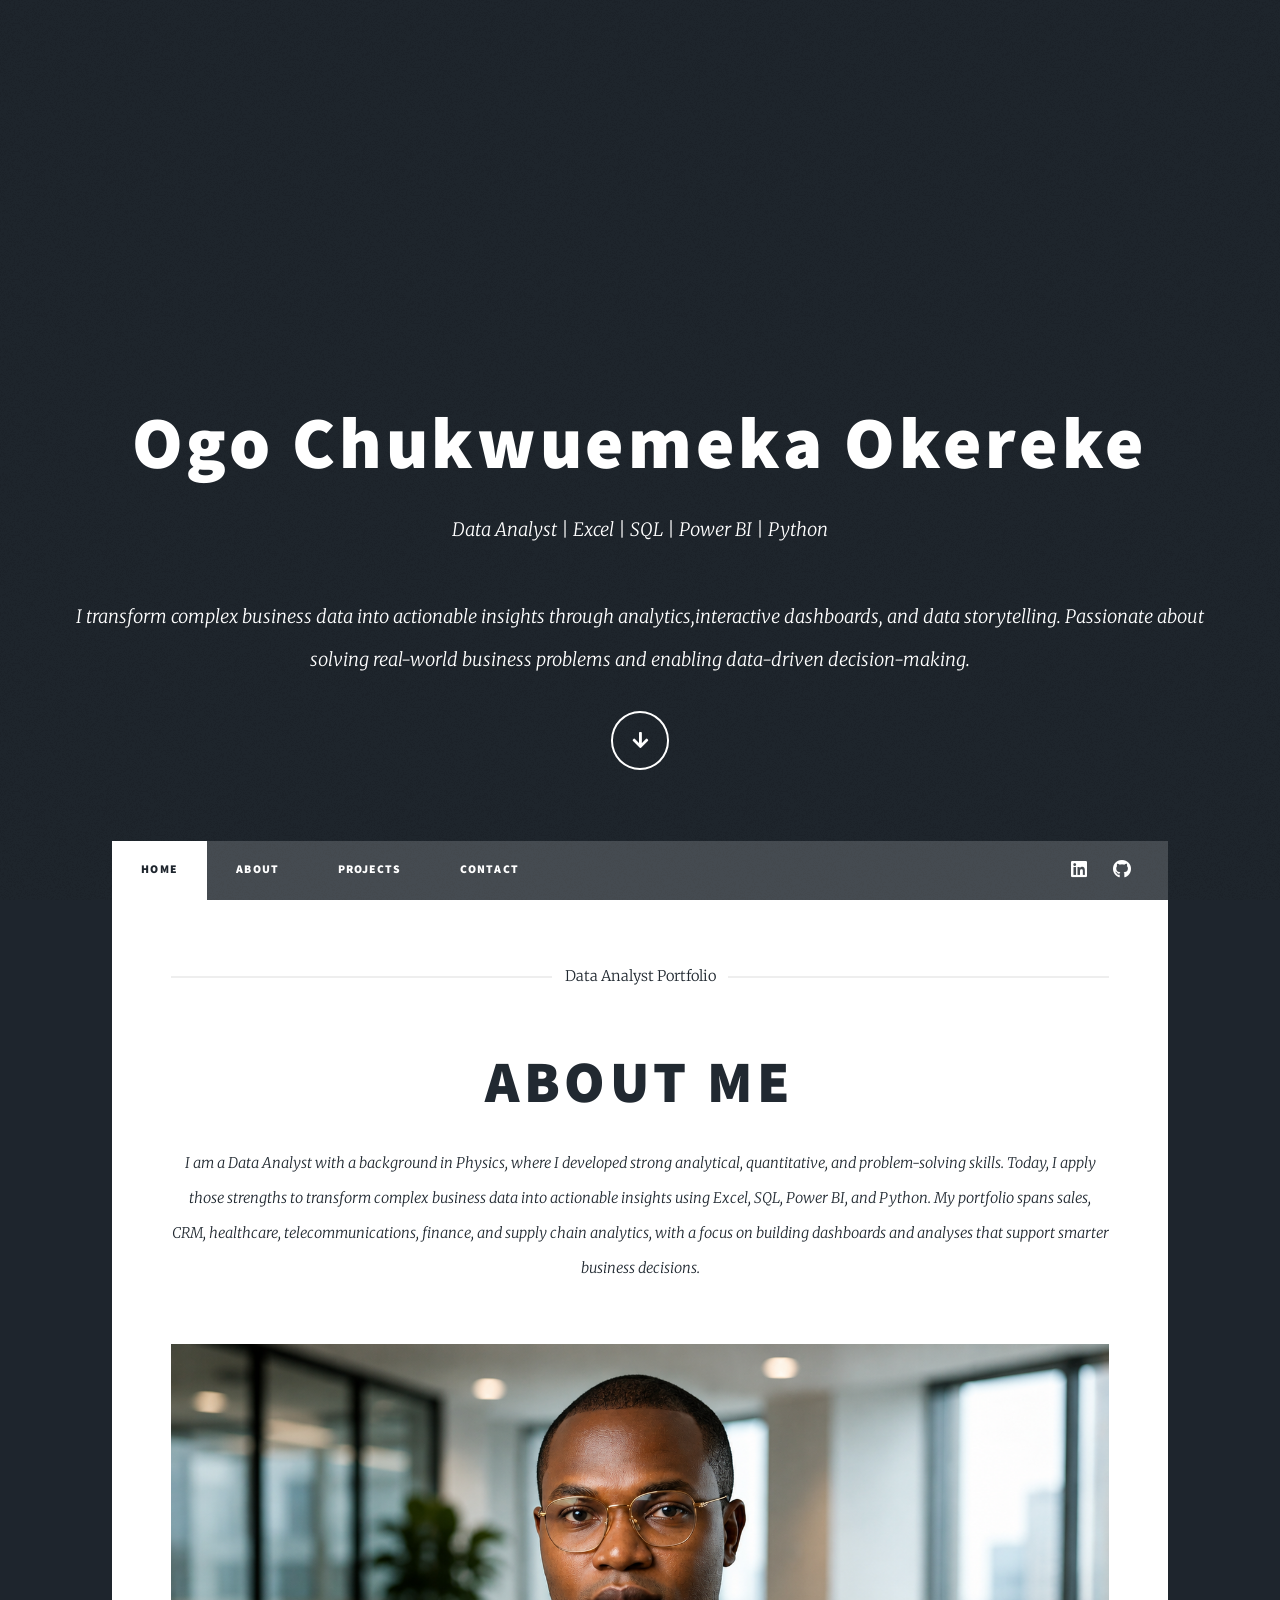
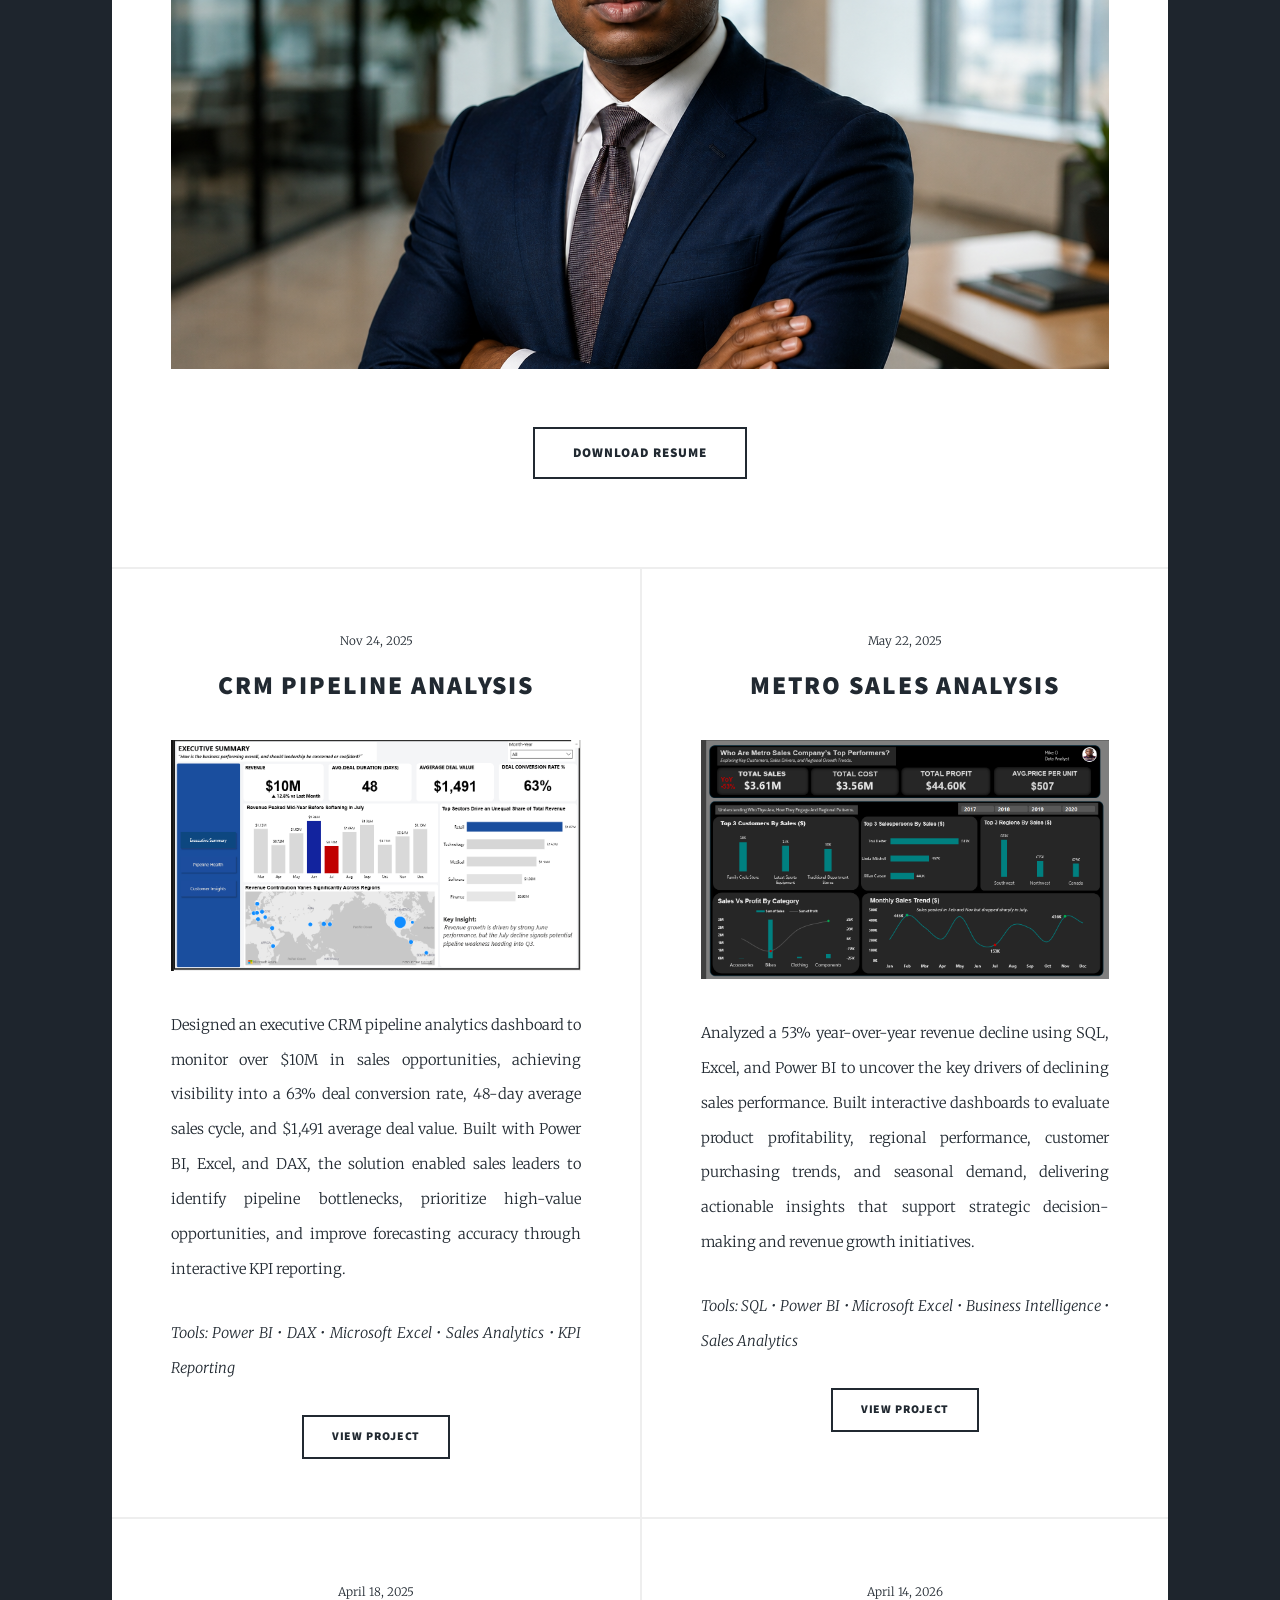
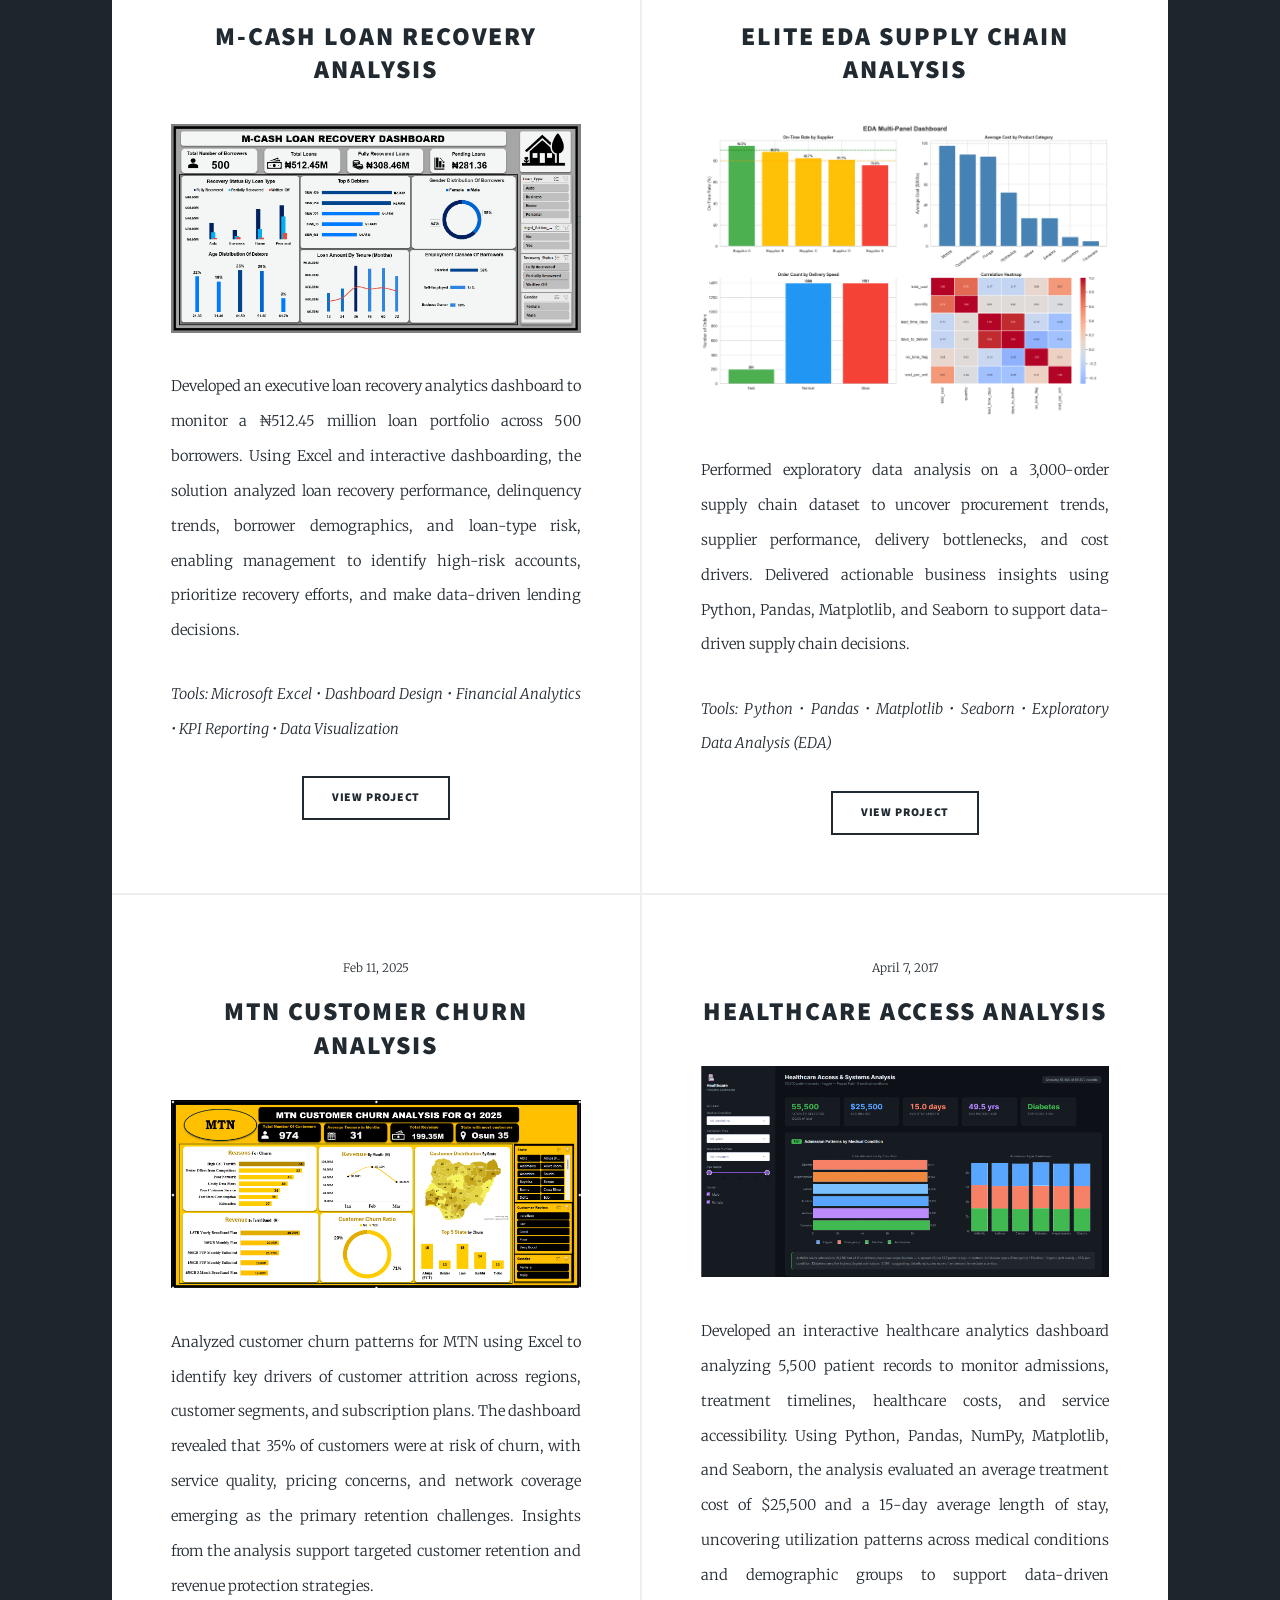
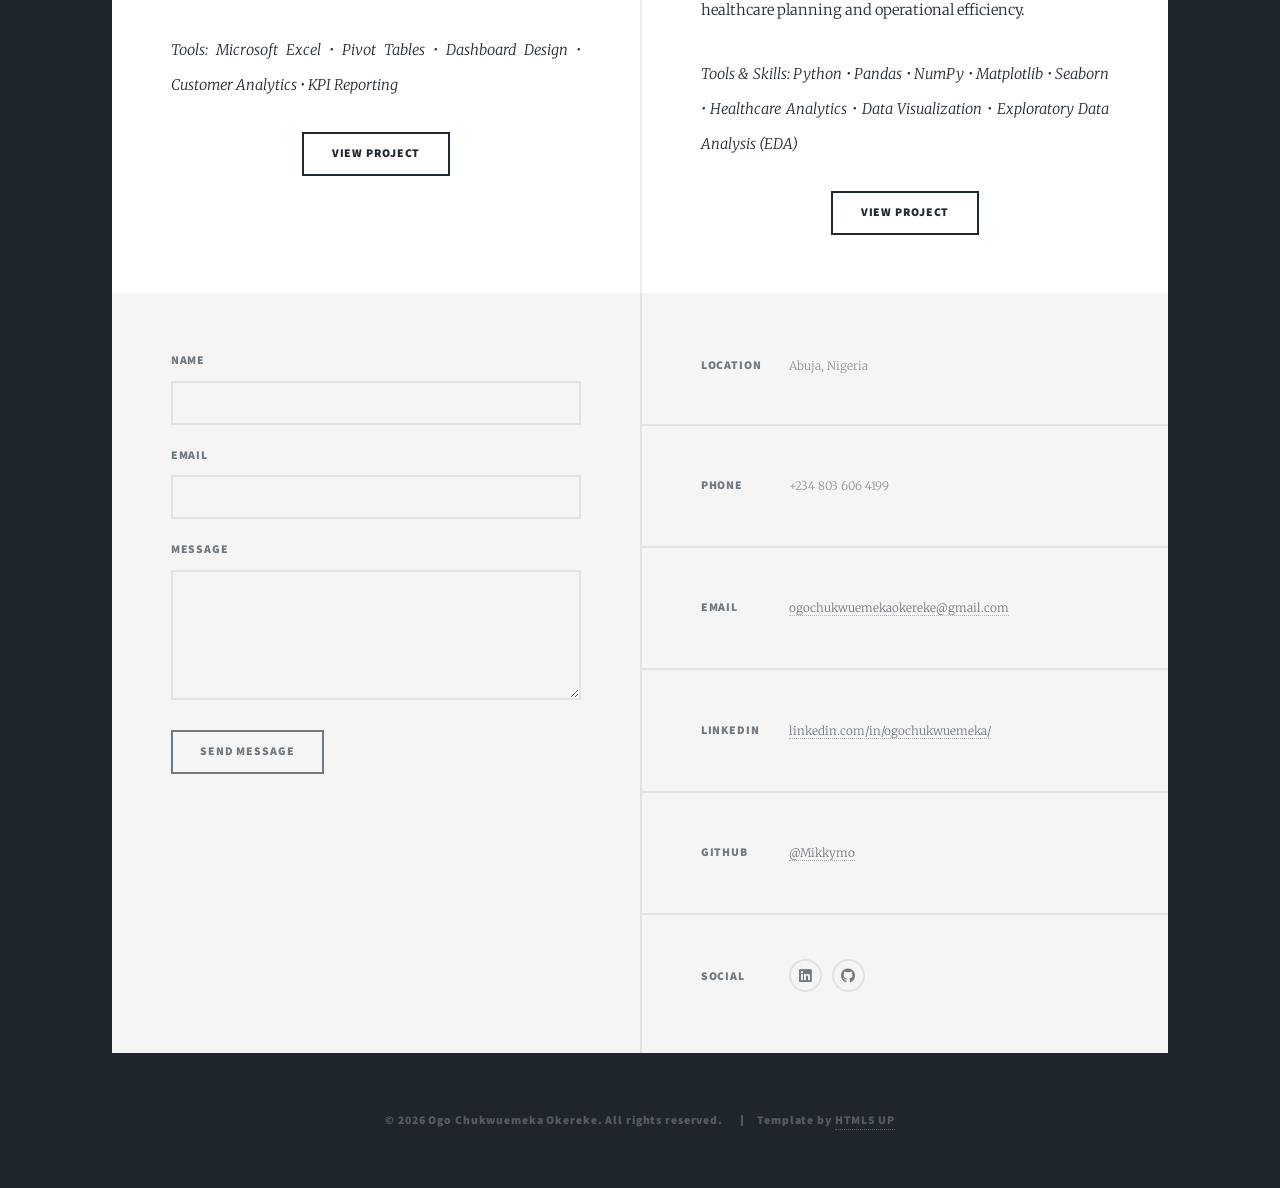
==== index.html @ 70ce0a96 "Fix navigation links and update portfolio" ====
<!DOCTYPE HTML>
<!--
	Massively by HTML5 UP
	html5up.net | @ajlkn
	Free for personal and commercial use under the CCA 3.0 license (html5up.net/license)
-->
<html>
	<head>
		<title>Ogo Chukwuemeka | Data Analyst Portfolio</title>
		<meta charset="utf-8" />
		<meta name="viewport" content="width=device-width, initial-scale=1, user-scalable=no" />
		<link rel="stylesheet" href="assets/css/main.css" />
		<noscript><link rel="stylesheet" href="assets/css/noscript.css" /></noscript>
	</head>
	<body class="is-preload">

		<!-- Wrapper -->
			<div id="wrapper" class="fade-in">

				<!-- Intro -->
					<div id="intro">
						<h1>Ogo Chukwuemeka Okereke</h1>
						<p>
						Data Analyst | Excel | SQL | Power BI | Python
						<br><br>
						I transform complex business data into actionable insights through analytics,interactive dashboards, and data storytelling. Passionate about solving
						real-world business problems and enabling data-driven decision-making.
						</p>
						<ul class="actions">
						<li>
							<a href="#projects" class="button icon solid solo fa-arrow-down scrolly">
								Explore My Projects
							</a>
						</li>
					</ul>
					</div>
				<!-- Header -->
					<header id="header">
					<a href="index.html" class="logo">Ogo Chukwuemeka Okereke</a>
					</header>

				<!-- Nav -->
					<nav id="nav">
						<ul class="links">
							<li class="active"><a href="#intro">Home</a></li>
								<li><a href="#about">About</a></li>
								<li><a href="#projects">Projects</a></li>
								<li><a href="#contact">Contact</a></li>
						</ul>
							<ul class="icons">

								<li>
								<a href="https://linkedin.com/in/ogochukwuemeka/"
								class="icon brands fa-linkedin">
								<span class="label">LinkedIn</span>
								</a>
								</li>

								<li>
								<a href="https://github.com/Mikkymo/"
								class="icon brands fa-github">
								<span class="label">GitHub</span>
								</a>
								</li>

								</ul>
					</nav>

				<!-- Main -->
					<div id="main">

						<!-- Featured Post -->
							<article class="post featured" id="about">

									<header class="major">

									<span class="date">
									Data Analyst Portfolio
									</span>

									<h2>
									About Me
									</h2>

									<p>

										I am a Data Analyst with a background in Physics,
										where I developed strong analytical, quantitative, and problem-solving skills. 
										Today, I apply those strengths to transform complex business data into actionable insights using Excel, SQL, Power BI, and Python. 
										My portfolio spans sales, CRM, healthcare, telecommunications, finance, and supply chain analytics, with a focus on building dashboards and analyses that support smarter business decisions.

								</p>

								</header>

								<a href="#" class="image main">
								<img src="images/profile.jpg.png" alt="Profile Photo" />
								</a>

								<ul class="actions special">
								<li>
								<a href="resume.pdf"
								class="button large">
								Download Resume
								</a>
								</li>
								</ul>

								</article>

						<!-- Posts -->
							<section id="projects" class="posts">
								<article>
									<header>
										<span class="date">Nov 24, 2025</span>
										<h2><a href="#">CRM Pipeline Analysis</a></h2>
									</header>
									<a href="#" class="image fit"><img src="images/crm-dashboard.jpg.png" alt="CRM Pipeline Analytics Dashboard" /></a>
									<p>Designed an executive CRM pipeline analytics dashboard to monitor over $10M in sales opportunities, achieving visibility into a 63% deal conversion rate, 48-day average sales cycle, and $1,491 average deal value. Built with Power BI, Excel, and DAX, the solution enabled sales leaders to identify pipeline bottlenecks, prioritize high-value opportunities, and improve forecasting accuracy through interactive KPI reporting.</p>
									<p><em>Tools: Power BI • DAX • Microsoft Excel • Sales Analytics • KPI Reporting</em></p>
									<ul class="actions special">
										<li>
										<a href="https://github.com/Mikkymo/CRM-Pipeline-Analysis"
										class="button"
										target="_blank">
										View Project
										</a>
									</li>
									</ul>
								</article>
								<article>
									<header>
										<span class="date">May 22, 2025</span>
										<h2><a href="#">Metro Sales Analysis</a></h2>
									</header>
									<a href="#" class="image fit"><img src="images/metro-sales-dashboard.jpg.png" alt="Metro Sales Dashboard" /></a>
									<p>Analyzed a 53% year-over-year revenue decline using SQL, Excel, and Power BI to uncover the key drivers of declining sales performance. Built interactive dashboards to evaluate product profitability, regional performance, customer purchasing trends, and seasonal demand, delivering actionable insights that support strategic decision-making and revenue growth initiatives.</p>
									<p><em>Tools: SQL • Power BI • Microsoft Excel • Business Intelligence • Sales Analytics</em></p>
									<ul class="actions special">
										<li>
										<a href="https://github.com/Mikkymo/metro-sales-analysis"
										class="button"
										target="_blank">
										View Project
										</a>
									</li>
									</ul>
								</article>
								<article>
									
									<header>
										<span class="date">April 18, 2025</span>
										<h2><a href="#">M-Cash Loan Recovery Analysis</a></h2>
									</header>
									<a href="#" class="image fit"><img src="images/loan-recovery-dashboard.jpg.png" alt="M-Cash Laon dashboard" /></a>
									<p>Developed an executive loan recovery analytics dashboard to monitor a ₦512.45 million loan portfolio across 500 borrowers. Using Excel and interactive dashboarding, the solution analyzed loan recovery performance, delinquency trends, borrower demographics, and loan-type risk, enabling management to identify high-risk accounts, prioritize recovery efforts, and make data-driven lending decisions.</p>
									<p><em>Tools: Microsoft Excel • Dashboard Design • Financial Analytics • KPI Reporting • Data Visualization</em></p>
									<ul class="actions special">
										<li><a href="https://github.com/Mikkymo/M-Cash-Loan-Rcovery-Analysis"
										class="button"
										target="_blank">
										View Project
										</a></li>
									</ul>
								</article>
								<article>
									<header>
										<span class="date">April 14, 2026</span>
										<h2><a href="#">Elite EDA  Supply Chain Analysis</a></h2>
									</header>
									<a href="#" class="image fit"><img src="images/eda dashboard.png" alt="Elite EDA Supply Chain Dashboard" /></a>
									<p>Performed exploratory data analysis on a 3,000-order supply chain dataset to uncover procurement trends, supplier performance, delivery bottlenecks, and cost drivers. Delivered actionable business insights using Python, Pandas, Matplotlib, and Seaborn to support data-driven supply chain decisions.</p>
									<p><em>Tools: Python • Pandas • Matplotlib • Seaborn • Exploratory Data Analysis (EDA)</em></p>
									<ul class="actions special">
										<li><a href="https://github.com/Mikkymo/Elite-EDA-Supply-Chain-Analysis"
										class="button"
										target="_blank">
										View Project
										</a></li>
									</ul>
								</article>
								<article>
									<header>
										<span class="date">Feb 11, 2025</span>
										<h2><a href="#">MTN Customer Churn Analysis</a></h2>
									</header>
									<a href="#" class="image fit"><img src="images/MTN-Custmoer-Churn.jpg.png" alt="MTN-Customer-Churn-Dashboard" /></a>
									<p> Analyzed customer churn patterns for MTN using Excel to identify key drivers of customer attrition across regions, customer segments, and subscription plans. The dashboard revealed that 35% of customers were at risk of churn, with service quality, pricing concerns, and network coverage emerging as the primary retention challenges. Insights from the analysis support targeted customer retention and revenue protection strategies.</p>
									<p><em>Tools: Microsoft Excel • Pivot Tables • Dashboard Design • Customer Analytics • KPI Reporting</em></p>
									<ul class="actions special">
										<li><a href="https://github.com/Mikkymo/MTN-Customer-Churn-Analysis-"
										class="button"
										target="_blank">
										View Project
										</a></li>
									</ul>
								</article>
								<article>
									<header>
										<span class="date">April 7, 2017</span>
										<h2><a href="#">Healthcare Access  Analysis </a></h2>
									</header>
									<a href="#" class="image fit"><img src="images/heathcare access.png" alt="Healthcare Analysis Dashboard" /></a>
									<p>Developed an interactive healthcare analytics dashboard analyzing 5,500 patient records to monitor admissions, treatment timelines, healthcare costs, and service accessibility. Using Python, Pandas, NumPy, Matplotlib, and Seaborn, the analysis evaluated an average treatment cost of $25,500 and a 15-day average length of stay, uncovering utilization patterns across medical conditions and demographic groups to support data-driven healthcare planning and operational efficiency.</p>
									<p><em>Tools & Skills: Python • Pandas • NumPy • Matplotlib • Seaborn • Healthcare Analytics • Data Visualization • Exploratory Data Analysis (EDA)</em></p>
									<ul class="actions special">
										<li><a href="https://github.com/Mikkymo/healthcare-access-analysis"
										class="button"
										target="_blank">
										View Project
										</a></li>
									</ul>
								</article>
							</section>

					</div>

				<!-- Footer -->
					<footer id="footer">
						<section>
							<form method="post" action="#">
								<div class="fields">
									<div class="field">
										<label for="name">Name</label>
										<input type="text" name="name" id="name" />
									</div>
									<div class="field">
										<label for="email">Email</label>
										<input type="text" name="email" id="email" />
									</div>
									<div class="field">
										<label for="message">Message</label>
										<textarea name="message" id="message" rows="3"></textarea>
									</div>
								</div>
								<ul class="actions">
									<li><input type="submit" value="Send Message" /></li>
								</ul>
							</form>
						</section>
					<section class="split contact" id="contact">

								<section>
								<h3>Location</h3>
								<p>Abuja, Nigeria</p>
								</section>

								<section>
								<h3>Phone</h3>
								<p>+234 803 606 4199</p>
								</section>
							<section>
							<h3>Email</h3>
							<p>
								<a href="mailto:ogochukwuemekaokereke@gmail.com">
									ogochukwuemekaokereke@gmail.com
								</a>
							</p>
						</section>

						<section>
							<h3>LinkedIn</h3>
							<p>
								<a href="https://www.linkedin.com/in/ogochukwuemeka/" target="_blank">
									linkedin.com/in/ogochukwuemeka/
								</a>
							</p>
						</section>
							<section>
							<h3>GitHub</h3>
							<p>
								<a href="https://github.com/Mikkymo" target="_blank">
									@Mikkymo
								</a>
							</p>
						</section>
							<section>
							<h3>Social</h3>
							<ul class="icons alt">

								<li>
									<a href="https://www.linkedin.com/in/ogochukwuemeka/"
									target="_blank"
									class="icon brands alt fa-linkedin">
										<span class="label">LinkedIn</span>
									</a>
								</li>

								<li>
									<a href="https://github.com/Mikkymo"
									target="_blank"
									class="icon brands alt fa-github">
										<span class="label">GitHub</span>
									</a>
								</li>

							</ul>
						</section>
					</footer>

				<!-- Copyright -->
					<div id="copyright">
					<ul>
						<li>&copy; 2026 Ogo Chukwuemeka Okereke. All rights reserved.</li>
						<li>Template by <a href="https://html5up.net" target="_blank">HTML5 UP</a></li>
					</ul>
				</div>
				</div>

		<!-- Scripts -->
			<script src="assets/js/jquery.min.js"></script>
			<script src="assets/js/jquery.scrollex.min.js"></script>
			<script src="assets/js/jquery.scrolly.min.js"></script>
			<script src="assets/js/browser.min.js"></script>
			<script src="assets/js/breakpoints.min.js"></script>
			<script src="assets/js/util.js"></script>
			<script src="assets/js/main.js"></script>

	</body>
</html>
---- assets/css/main.css ----
@import url(fontawesome-all.min.css);
@import url("https://fonts.googleapis.com/css?family=Merriweather:300,700,300italic,700italic|Source+Sans+Pro:900");

/*
	Massively by HTML5 UP
	html5up.net | @ajlkn
	Free for personal and commercial use under the CCA 3.0 license (html5up.net/license)
*/

html, body, div, span, applet, object,
iframe, h1, h2, h3, h4, h5, h6, p, blockquote,
pre, a, abbr, acronym, address, big, cite,
code, del, dfn, em, img, ins, kbd, q, s, samp,
small, strike, strong, sub, sup, tt, var, b,
u, i, center, dl, dt, dd, ol, ul, li, fieldset,
form, label, legend, table, caption, tbody,
tfoot, thead, tr, th, td, article, aside,
canvas, details, embed, figure, figcaption,
footer, header, hgroup, menu, nav, output, ruby,
section, summary, time, mark, audio, video {
	margin: 0;
	padding: 0;
	border: 0;
	font-size: 100%;
	font: inherit;
	vertical-align: baseline;}

article, aside, details, figcaption, figure,
footer, header, hgroup, menu, nav, section {
	display: block;}

body {
	line-height: 1;
}

ol, ul {
	list-style: none;
}

blockquote, q {
	quotes: none;
}

	blockquote:before, blockquote:after, q:before, q:after {
		content: '';
		content: none;
	}

table {
	border-collapse: collapse;
	border-spacing: 0;
}

body {
	-webkit-text-size-adjust: none;
}

mark {
	background-color: transparent;
	color: inherit;
}

input::-moz-focus-inner {
	border: 0;
	padding: 0;
}

input, select, textarea {
	-moz-appearance: none;
	-webkit-appearance: none;
	-ms-appearance: none;
	appearance: none;
}

/* Basic */

	@-ms-viewport {
		width: device-width;
	}

	body {
		-ms-overflow-style: scrollbar;
	}

	@media screen and (max-width: 480px) {

		html, body {
			min-width: 320px;
		}

	}

	html {
		box-sizing: border-box;
	}

	*, *:before, *:after {
		box-sizing: inherit;
	}

	body {
		background-color: #1e252d;
	}

		body.is-preload *, body.is-preload *:before, body.is-preload *:after {
			-moz-animation: none !important;
			-webkit-animation: none !important;
			-ms-animation: none !important;
			animation: none !important;
			-moz-transition: none !important;
			-webkit-transition: none !important;
			-ms-transition: none !important;
			transition: none !important;
		}

/* Type */

	html {
		font-size: 16pt;
	}

		@media screen and (max-width: 1680px) {

			html {
				font-size: 12pt;
			}

		}

		@media screen and (max-width: 1280px) {

			html {
				font-size: 11pt;
			}

		}

		@media screen and (max-width: 360px) {

			html {
				font-size: 10pt;
			}

		}

	body {
		color: #212931;
	}

	body, input, select, textarea {
		font-family: "Merriweather", Georgia, serif;
		font-weight: 300;
		font-size: 1rem;
		line-height: 2.375;
	}

	a {
		-moz-transition: color 0.2s ease-in-out, background-color 0.2s ease-in-out, border-color 0.2s ease-in-out, box-shadow 0.2s ease-in-out;
		-webkit-transition: color 0.2s ease-in-out, background-color 0.2s ease-in-out, border-color 0.2s ease-in-out, box-shadow 0.2s ease-in-out;
		-ms-transition: color 0.2s ease-in-out, background-color 0.2s ease-in-out, border-color 0.2s ease-in-out, box-shadow 0.2s ease-in-out;
		transition: color 0.2s ease-in-out, background-color 0.2s ease-in-out, border-color 0.2s ease-in-out, box-shadow 0.2s ease-in-out;
		border-bottom: dotted 1px;
		text-decoration: none;
	}

		a:hover {
			border-bottom-color: transparent;
		}

	strong, b {
		font-weight: 600;
	}

	em, i {
		font-style: italic;
	}

	p {
		text-align: justify;
		margin: 0 0 2rem 0;
	}

	h1, h2, h3, h4, h5, h6 {
		font-family: "Source Sans Pro", Helvetica, sans-serif;
		font-weight: 900;
		line-height: 1.5;
		letter-spacing: 0.075em;
		text-transform: uppercase;
		margin: 0 0 1rem 0;
	}

		h1 a, h2 a, h3 a, h4 a, h5 a, h6 a {
			border-bottom: 0;
			color: inherit;
			text-decoration: none;
		}

	h1 {
		font-size: 4rem;
		line-height: 1.1;
		margin: 0 0 2rem 0;
	}

	h2 {
		font-size: 1.75rem;
		line-height: 1.3;
		margin: 0 0 1.5rem 0;
	}

	h3 {
		font-size: 1.25rem;
		margin: 0 0 1.5rem 0;
	}

	h4 {
		font-size: 1rem;
	}

	h5 {
		font-size: 0.9rem;
	}

	h6 {
		font-size: 0.8rem;
	}

	sub {
		font-size: 0.8rem;
		position: relative;
		top: 0.5rem;
	}

	sup {
		font-size: 0.8rem;
		position: relative;
		top: -0.5rem;
	}

	blockquote {
		border-left: solid 4px;
		font-style: italic;
		margin: 0 0 2rem 0;
		padding: 0.5rem 0 0.5rem 2rem;
	}

	code {
		border: solid 2px;
		font-family: "Courier New", monospace;
		font-size: 0.9rem;
		margin: 0 0.25rem;
		padding: 0.25rem 0.65rem;
	}

	pre {
		-webkit-overflow-scrolling: touch;
		font-family: "Courier New", monospace;
		font-size: 0.9rem;
		margin: 0 0 2rem 0;
	}

		pre code {
			display: block;
			line-height: 1.75;
			padding: 1rem 1.5rem;
			overflow-x: auto;
		}

	hr {
		border: 0;
		border-bottom: solid 2px;
		margin: 3rem 0;
	}

		hr.major {
			margin: 5rem 0;
		}

	.align-left {
		text-align: left;
	}

	.align-center {
		text-align: center;
	}

	.align-right {
		text-align: right;
	}

	input, select, textarea {
		color: #212931;
	}

	a {
		color: #212931;
		border-bottom-color: rgba(33, 41, 49, 0.5);
	}

		a:hover {
			border-bottom-color: transparent;
			color: #18bfef !important;
		}

	strong, b {
		color: #212931;
	}

	h1, h2, h3, h4, h5, h6 {
		color: #212931;
	}

	blockquote {
		border-left-color: #eeeeee;
	}

	code {
		background: rgba(220, 220, 220, 0.25);
		border-color: #eeeeee;
	}

	hr {
		border-bottom-color: #eeeeee;
	}

/* Row */

	.row {
		display: flex;
		flex-wrap: wrap;
		box-sizing: border-box;
		align-items: stretch;
	}

		.row > * {
			box-sizing: border-box;
		}

		.row.gtr-uniform > * > :last-child {
			margin-bottom: 0;
		}

		.row.aln-left {
			justify-content: flex-start;
		}

		.row.aln-center {
			justify-content: center;
		}

		.row.aln-right {
			justify-content: flex-end;
		}

		.row.aln-top {
			align-items: flex-start;
		}

		.row.aln-middle {
			align-items: center;
		}

		.row.aln-bottom {
			align-items: flex-end;
		}

		.row > .imp {
			order: -1;
		}

		.row > .col-1 {
			width: 8.33333%;
		}

		.row > .off-1 {
			margin-left: 8.33333%;
		}

		.row > .col-2 {
			width: 16.66667%;
		}

		.row > .off-2 {
			margin-left: 16.66667%;
		}

		.row > .col-3 {
			width: 25%;
		}

		.row > .off-3 {
			margin-left: 25%;
		}

		.row > .col-4 {
			width: 33.33333%;
		}

		.row > .off-4 {
			margin-left: 33.33333%;
		}

		.row > .col-5 {
			width: 41.66667%;
		}

		.row > .off-5 {
			margin-left: 41.66667%;
		}

		.row > .col-6 {
			width: 50%;
		}

		.row > .off-6 {
			margin-left: 50%;
		}

		.row > .col-7 {
			width: 58.33333%;
		}

		.row > .off-7 {
			margin-left: 58.33333%;
		}

		.row > .col-8 {
			width: 66.66667%;
		}

		.row > .off-8 {
			margin-left: 66.66667%;
		}

		.row > .col-9 {
			width: 75%;
		}

		.row > .off-9 {
			margin-left: 75%;
		}

		.row > .col-10 {
			width: 83.33333%;
		}

		.row > .off-10 {
			margin-left: 83.33333%;
		}

		.row > .col-11 {
			width: 91.66667%;
		}

		.row > .off-11 {
			margin-left: 91.66667%;
		}

		.row > .col-12 {
			width: 100%;
		}

		.row > .off-12 {
			margin-left: 100%;
		}

		.row.gtr-0 {
			margin-top: 0;
			margin-left: 0rem;
		}

			.row.gtr-0 > * {
				padding: 0 0 0 0rem;
			}

			.row.gtr-0.gtr-uniform {
				margin-top: 0rem;
			}

				.row.gtr-0.gtr-uniform > * {
					padding-top: 0rem;
				}

		.row.gtr-25 {
			margin-top: 0;
			margin-left: -0.375rem;
		}

			.row.gtr-25 > * {
				padding: 0 0 0 0.375rem;
			}

			.row.gtr-25.gtr-uniform {
				margin-top: -0.375rem;
			}

				.row.gtr-25.gtr-uniform > * {
					padding-top: 0.375rem;
				}

		.row.gtr-50 {
			margin-top: 0;
			margin-left: -0.75rem;
		}

			.row.gtr-50 > * {
				padding: 0 0 0 0.75rem;
			}

			.row.gtr-50.gtr-uniform {
				margin-top: -0.75rem;
			}

				.row.gtr-50.gtr-uniform > * {
					padding-top: 0.75rem;
				}

		.row {
			margin-top: 0;
			margin-left: -1.5rem;
		}

			.row > * {
				padding: 0 0 0 1.5rem;
			}

			.row.gtr-uniform {
				margin-top: -1.5rem;
			}

				.row.gtr-uniform > * {
					padding-top: 1.5rem;
				}

		.row.gtr-150 {
			margin-top: 0;
			margin-left: -2.25rem;
		}

			.row.gtr-150 > * {
				padding: 0 0 0 2.25rem;
			}

			.row.gtr-150.gtr-uniform {
				margin-top: -2.25rem;
			}

				.row.gtr-150.gtr-uniform > * {
					padding-top: 2.25rem;
				}

		.row.gtr-200 {
			margin-top: 0;
			margin-left: -3rem;
		}

			.row.gtr-200 > * {
				padding: 0 0 0 3rem;
			}

			.row.gtr-200.gtr-uniform {
				margin-top: -3rem;
			}

				.row.gtr-200.gtr-uniform > * {
					padding-top: 3rem;
				}

		@media screen and (max-width: 1680px) {

			.row {
				display: flex;
				flex-wrap: wrap;
				box-sizing: border-box;
				align-items: stretch;
			}

				.row > * {
					box-sizing: border-box;
				}

				.row.gtr-uniform > * > :last-child {
					margin-bottom: 0;
				}

				.row.aln-left {
					justify-content: flex-start;
				}

				.row.aln-center {
					justify-content: center;
				}

				.row.aln-right {
					justify-content: flex-end;
				}

				.row.aln-top {
					align-items: flex-start;
				}

				.row.aln-middle {
					align-items: center;
				}

				.row.aln-bottom {
					align-items: flex-end;
				}

				.row > .imp-xlarge {
					order: -1;
				}

				.row > .col-1-xlarge {
					width: 8.33333%;
				}

				.row > .off-1-xlarge {
					margin-left: 8.33333%;
				}

				.row > .col-2-xlarge {
					width: 16.66667%;
				}

				.row > .off-2-xlarge {
					margin-left: 16.66667%;
				}

				.row > .col-3-xlarge {
					width: 25%;
				}

				.row > .off-3-xlarge {
					margin-left: 25%;
				}

				.row > .col-4-xlarge {
					width: 33.33333%;
				}

				.row > .off-4-xlarge {
					margin-left: 33.33333%;
				}

				.row > .col-5-xlarge {
					width: 41.66667%;
				}

				.row > .off-5-xlarge {
					margin-left: 41.66667%;
				}

				.row > .col-6-xlarge {
					width: 50%;
				}

				.row > .off-6-xlarge {
					margin-left: 50%;
				}

				.row > .col-7-xlarge {
					width: 58.33333%;
				}

				.row > .off-7-xlarge {
					margin-left: 58.33333%;
				}

				.row > .col-8-xlarge {
					width: 66.66667%;
				}

				.row > .off-8-xlarge {
					margin-left: 66.66667%;
				}

				.row > .col-9-xlarge {
					width: 75%;
				}

				.row > .off-9-xlarge {
					margin-left: 75%;
				}

				.row > .col-10-xlarge {
					width: 83.33333%;
				}

				.row > .off-10-xlarge {
					margin-left: 83.33333%;
				}

				.row > .col-11-xlarge {
					width: 91.66667%;
				}

				.row > .off-11-xlarge {
					margin-left: 91.66667%;
				}

				.row > .col-12-xlarge {
					width: 100%;
				}

				.row > .off-12-xlarge {
					margin-left: 100%;
				}

				.row.gtr-0 {
					margin-top: 0;
					margin-left: 0rem;
				}

					.row.gtr-0 > * {
						padding: 0 0 0 0rem;
					}

					.row.gtr-0.gtr-uniform {
						margin-top: 0rem;
					}

						.row.gtr-0.gtr-uniform > * {
							padding-top: 0rem;
						}

				.row.gtr-25 {
					margin-top: 0;
					margin-left: -0.375rem;
				}

					.row.gtr-25 > * {
						padding: 0 0 0 0.375rem;
					}

					.row.gtr-25.gtr-uniform {
						margin-top: -0.375rem;
					}

						.row.gtr-25.gtr-uniform > * {
							padding-top: 0.375rem;
						}

				.row.gtr-50 {
					margin-top: 0;
					margin-left: -0.75rem;
				}

					.row.gtr-50 > * {
						padding: 0 0 0 0.75rem;
					}

					.row.gtr-50.gtr-uniform {
						margin-top: -0.75rem;
					}

						.row.gtr-50.gtr-uniform > * {
							padding-top: 0.75rem;
						}

				.row {
					margin-top: 0;
					margin-left: -1.5rem;
				}

					.row > * {
						padding: 0 0 0 1.5rem;
					}

					.row.gtr-uniform {
						margin-top: -1.5rem;
					}

						.row.gtr-uniform > * {
							padding-top: 1.5rem;
						}

				.row.gtr-150 {
					margin-top: 0;
					margin-left: -2.25rem;
				}

					.row.gtr-150 > * {
						padding: 0 0 0 2.25rem;
					}

					.row.gtr-150.gtr-uniform {
						margin-top: -2.25rem;
					}

						.row.gtr-150.gtr-uniform > * {
							padding-top: 2.25rem;
						}

				.row.gtr-200 {
					margin-top: 0;
					margin-left: -3rem;
				}

					.row.gtr-200 > * {
						padding: 0 0 0 3rem;
					}

					.row.gtr-200.gtr-uniform {
						margin-top: -3rem;
					}

						.row.gtr-200.gtr-uniform > * {
							padding-top: 3rem;
						}

		}

		@media screen and (max-width: 1280px) {

			.row {
				display: flex;
				flex-wrap: wrap;
				box-sizing: border-box;
				align-items: stretch;
			}

				.row > * {
					box-sizing: border-box;
				}

				.row.gtr-uniform > * > :last-child {
					margin-bottom: 0;
				}

				.row.aln-left {
					justify-content: flex-start;
				}

				.row.aln-center {
					justify-content: center;
				}

				.row.aln-right {
					justify-content: flex-end;
				}

				.row.aln-top {
					align-items: flex-start;
				}

				.row.aln-middle {
					align-items: center;
				}

				.row.aln-bottom {
					align-items: flex-end;
				}

				.row > .imp-large {
					order: -1;
				}

				.row > .col-1-large {
					width: 8.33333%;
				}

				.row > .off-1-large {
					margin-left: 8.33333%;
				}

				.row > .col-2-large {
					width: 16.66667%;
				}

				.row > .off-2-large {
					margin-left: 16.66667%;
				}

				.row > .col-3-large {
					width: 25%;
				}

				.row > .off-3-large {
					margin-left: 25%;
				}

				.row > .col-4-large {
					width: 33.33333%;
				}

				.row > .off-4-large {
					margin-left: 33.33333%;
				}

				.row > .col-5-large {
					width: 41.66667%;
				}

				.row > .off-5-large {
					margin-left: 41.66667%;
				}

				.row > .col-6-large {
					width: 50%;
				}

				.row > .off-6-large {
					margin-left: 50%;
				}

				.row > .col-7-large {
					width: 58.33333%;
				}

				.row > .off-7-large {
					margin-left: 58.33333%;
				}

				.row > .col-8-large {
					width: 66.66667%;
				}

				.row > .off-8-large {
					margin-left: 66.66667%;
				}

				.row > .col-9-large {
					width: 75%;
				}

				.row > .off-9-large {
					margin-left: 75%;
				}

				.row > .col-10-large {
					width: 83.33333%;
				}

				.row > .off-10-large {
					margin-left: 83.33333%;
				}

				.row > .col-11-large {
					width: 91.66667%;
				}

				.row > .off-11-large {
					margin-left: 91.66667%;
				}

				.row > .col-12-large {
					width: 100%;
				}

				.row > .off-12-large {
					margin-left: 100%;
				}

				.row.gtr-0 {
					margin-top: 0;
					margin-left: 0rem;
				}

					.row.gtr-0 > * {
						padding: 0 0 0 0rem;
					}

					.row.gtr-0.gtr-uniform {
						margin-top: 0rem;
					}

						.row.gtr-0.gtr-uniform > * {
							padding-top: 0rem;
						}

				.row.gtr-25 {
					margin-top: 0;
					margin-left: -0.375rem;
				}

					.row.gtr-25 > * {
						padding: 0 0 0 0.375rem;
					}

					.row.gtr-25.gtr-uniform {
						margin-top: -0.375rem;
					}

						.row.gtr-25.gtr-uniform > * {
							padding-top: 0.375rem;
						}

				.row.gtr-50 {
					margin-top: 0;
					margin-left: -0.75rem;
				}

					.row.gtr-50 > * {
						padding: 0 0 0 0.75rem;
					}

					.row.gtr-50.gtr-uniform {
						margin-top: -0.75rem;
					}

						.row.gtr-50.gtr-uniform > * {
							padding-top: 0.75rem;
						}

				.row {
					margin-top: 0;
					margin-left: -1.5rem;
				}

					.row > * {
						padding: 0 0 0 1.5rem;
					}

					.row.gtr-uniform {
						margin-top: -1.5rem;
					}

						.row.gtr-uniform > * {
							padding-top: 1.5rem;
						}

				.row.gtr-150 {
					margin-top: 0;
					margin-left: -2.25rem;
				}

					.row.gtr-150 > * {
						padding: 0 0 0 2.25rem;
					}

					.row.gtr-150.gtr-uniform {
						margin-top: -2.25rem;
					}

						.row.gtr-150.gtr-uniform > * {
							padding-top: 2.25rem;
						}

				.row.gtr-200 {
					margin-top: 0;
					margin-left: -3rem;
				}

					.row.gtr-200 > * {
						padding: 0 0 0 3rem;
					}

					.row.gtr-200.gtr-uniform {
						margin-top: -3rem;
					}

						.row.gtr-200.gtr-uniform > * {
							padding-top: 3rem;
						}

		}

		@media screen and (max-width: 980px) {

			.row {
				display: flex;
				flex-wrap: wrap;
				box-sizing: border-box;
				align-items: stretch;
			}

				.row > * {
					box-sizing: border-box;
				}

				.row.gtr-uniform > * > :last-child {
					margin-bottom: 0;
				}

				.row.aln-left {
					justify-content: flex-start;
				}

				.row.aln-center {
					justify-content: center;
				}

				.row.aln-right {
					justify-content: flex-end;
				}

				.row.aln-top {
					align-items: flex-start;
				}

				.row.aln-middle {
					align-items: center;
				}

				.row.aln-bottom {
					align-items: flex-end;
				}

				.row > .imp-medium {
					order: -1;
				}

				.row > .col-1-medium {
					width: 8.33333%;
				}

				.row > .off-1-medium {
					margin-left: 8.33333%;
				}

				.row > .col-2-medium {
					width: 16.66667%;
				}

				.row > .off-2-medium {
					margin-left: 16.66667%;
				}

				.row > .col-3-medium {
					width: 25%;
				}

				.row > .off-3-medium {
					margin-left: 25%;
				}

				.row > .col-4-medium {
					width: 33.33333%;
				}

				.row > .off-4-medium {
					margin-left: 33.33333%;
				}

				.row > .col-5-medium {
					width: 41.66667%;
				}

				.row > .off-5-medium {
					margin-left: 41.66667%;
				}

				.row > .col-6-medium {
					width: 50%;
				}

				.row > .off-6-medium {
					margin-left: 50%;
				}

				.row > .col-7-medium {
					width: 58.33333%;
				}

				.row > .off-7-medium {
					margin-left: 58.33333%;
				}

				.row > .col-8-medium {
					width: 66.66667%;
				}

				.row > .off-8-medium {
					margin-left: 66.66667%;
				}

				.row > .col-9-medium {
					width: 75%;
				}

				.row > .off-9-medium {
					margin-left: 75%;
				}

				.row > .col-10-medium {
					width: 83.33333%;
				}

				.row > .off-10-medium {
					margin-left: 83.33333%;
				}

				.row > .col-11-medium {
					width: 91.66667%;
				}

				.row > .off-11-medium {
					margin-left: 91.66667%;
				}

				.row > .col-12-medium {
					width: 100%;
				}

				.row > .off-12-medium {
					margin-left: 100%;
				}

				.row.gtr-0 {
					margin-top: 0;
					margin-left: 0rem;
				}

					.row.gtr-0 > * {
						padding: 0 0 0 0rem;
					}

					.row.gtr-0.gtr-uniform {
						margin-top: 0rem;
					}

						.row.gtr-0.gtr-uniform > * {
							padding-top: 0rem;
						}

				.row.gtr-25 {
					margin-top: 0;
					margin-left: -0.375rem;
				}

					.row.gtr-25 > * {
						padding: 0 0 0 0.375rem;
					}

					.row.gtr-25.gtr-uniform {
						margin-top: -0.375rem;
					}

						.row.gtr-25.gtr-uniform > * {
							padding-top: 0.375rem;
						}

				.row.gtr-50 {
					margin-top: 0;
					margin-left: -0.75rem;
				}

					.row.gtr-50 > * {
						padding: 0 0 0 0.75rem;
					}

					.row.gtr-50.gtr-uniform {
						margin-top: -0.75rem;
					}

						.row.gtr-50.gtr-uniform > * {
							padding-top: 0.75rem;
						}

				.row {
					margin-top: 0;
					margin-left: -1.5rem;
				}

					.row > * {
						padding: 0 0 0 1.5rem;
					}

					.row.gtr-uniform {
						margin-top: -1.5rem;
					}

						.row.gtr-uniform > * {
							padding-top: 1.5rem;
						}

				.row.gtr-150 {
					margin-top: 0;
					margin-left: -2.25rem;
				}

					.row.gtr-150 > * {
						padding: 0 0 0 2.25rem;
					}

					.row.gtr-150.gtr-uniform {
						margin-top: -2.25rem;
					}

						.row.gtr-150.gtr-uniform > * {
							padding-top: 2.25rem;
						}

				.row.gtr-200 {
					margin-top: 0;
					margin-left: -3rem;
				}

					.row.gtr-200 > * {
						padding: 0 0 0 3rem;
					}

					.row.gtr-200.gtr-uniform {
						margin-top: -3rem;
					}

						.row.gtr-200.gtr-uniform > * {
							padding-top: 3rem;
						}

		}

		@media screen and (max-width: 736px) {

			.row {
				display: flex;
				flex-wrap: wrap;
				box-sizing: border-box;
				align-items: stretch;
			}

				.row > * {
					box-sizing: border-box;
				}

				.row.gtr-uniform > * > :last-child {
					margin-bottom: 0;
				}

				.row.aln-left {
					justify-content: flex-start;
				}

				.row.aln-center {
					justify-content: center;
				}

				.row.aln-right {
					justify-content: flex-end;
				}

				.row.aln-top {
					align-items: flex-start;
				}

				.row.aln-middle {
					align-items: center;
				}

				.row.aln-bottom {
					align-items: flex-end;
				}

				.row > .imp-small {
					order: -1;
				}

				.row > .col-1-small {
					width: 8.33333%;
				}

				.row > .off-1-small {
					margin-left: 8.33333%;
				}

				.row > .col-2-small {
					width: 16.66667%;
				}

				.row > .off-2-small {
					margin-left: 16.66667%;
				}

				.row > .col-3-small {
					width: 25%;
				}

				.row > .off-3-small {
					margin-left: 25%;
				}

				.row > .col-4-small {
					width: 33.33333%;
				}

				.row > .off-4-small {
					margin-left: 33.33333%;
				}

				.row > .col-5-small {
					width: 41.66667%;
				}

				.row > .off-5-small {
					margin-left: 41.66667%;
				}

				.row > .col-6-small {
					width: 50%;
				}

				.row > .off-6-small {
					margin-left: 50%;
				}

				.row > .col-7-small {
					width: 58.33333%;
				}

				.row > .off-7-small {
					margin-left: 58.33333%;
				}

				.row > .col-8-small {
					width: 66.66667%;
				}

				.row > .off-8-small {
					margin-left: 66.66667%;
				}

				.row > .col-9-small {
					width: 75%;
				}

				.row > .off-9-small {
					margin-left: 75%;
				}

				.row > .col-10-small {
					width: 83.33333%;
				}

				.row > .off-10-small {
					margin-left: 83.33333%;
				}

				.row > .col-11-small {
					width: 91.66667%;
				}

				.row > .off-11-small {
					margin-left: 91.66667%;
				}

				.row > .col-12-small {
					width: 100%;
				}

				.row > .off-12-small {
					margin-left: 100%;
				}

				.row.gtr-0 {
					margin-top: 0;
					margin-left: 0rem;
				}

					.row.gtr-0 > * {
						padding: 0 0 0 0rem;
					}

					.row.gtr-0.gtr-uniform {
						margin-top: 0rem;
					}

						.row.gtr-0.gtr-uniform > * {
							padding-top: 0rem;
						}

				.row.gtr-25 {
					margin-top: 0;
					margin-left: -0.375rem;
				}

					.row.gtr-25 > * {
						padding: 0 0 0 0.375rem;
					}

					.row.gtr-25.gtr-uniform {
						margin-top: -0.375rem;
					}

						.row.gtr-25.gtr-uniform > * {
							padding-top: 0.375rem;
						}

				.row.gtr-50 {
					margin-top: 0;
					margin-left: -0.75rem;
				}

					.row.gtr-50 > * {
						padding: 0 0 0 0.75rem;
					}

					.row.gtr-50.gtr-uniform {
						margin-top: -0.75rem;
					}

						.row.gtr-50.gtr-uniform > * {
							padding-top: 0.75rem;
						}

				.row {
					margin-top: 0;
					margin-left: -1.5rem;
				}

					.row > * {
						padding: 0 0 0 1.5rem;
					}

					.row.gtr-uniform {
						margin-top: -1.5rem;
					}

						.row.gtr-uniform > * {
							padding-top: 1.5rem;
						}

				.row.gtr-150 {
					margin-top: 0;
					margin-left: -2.25rem;
				}

					.row.gtr-150 > * {
						padding: 0 0 0 2.25rem;
					}

					.row.gtr-150.gtr-uniform {
						margin-top: -2.25rem;
					}

						.row.gtr-150.gtr-uniform > * {
							padding-top: 2.25rem;
						}

				.row.gtr-200 {
					margin-top: 0;
					margin-left: -3rem;
				}

					.row.gtr-200 > * {
						padding: 0 0 0 3rem;
					}

					.row.gtr-200.gtr-uniform {
						margin-top: -3rem;
					}

						.row.gtr-200.gtr-uniform > * {
							padding-top: 3rem;
						}

		}

		@media screen and (max-width: 480px) {

			.row {
				display: flex;
				flex-wrap: wrap;
				box-sizing: border-box;
				align-items: stretch;
			}

				.row > * {
					box-sizing: border-box;
				}

				.row.gtr-uniform > * > :last-child {
					margin-bottom: 0;
				}

				.row.aln-left {
					justify-content: flex-start;
				}

				.row.aln-center {
					justify-content: center;
				}

				.row.aln-right {
					justify-content: flex-end;
				}

				.row.aln-top {
					align-items: flex-start;
				}

				.row.aln-middle {
					align-items: center;
				}

				.row.aln-bottom {
					align-items: flex-end;
				}

				.row > .imp-xsmall {
					order: -1;
				}

				.row > .col-1-xsmall {
					width: 8.33333%;
				}

				.row > .off-1-xsmall {
					margin-left: 8.33333%;
				}

				.row > .col-2-xsmall {
					width: 16.66667%;
				}

				.row > .off-2-xsmall {
					margin-left: 16.66667%;
				}

				.row > .col-3-xsmall {
					width: 25%;
				}

				.row > .off-3-xsmall {
					margin-left: 25%;
				}

				.row > .col-4-xsmall {
					width: 33.33333%;
				}

				.row > .off-4-xsmall {
					margin-left: 33.33333%;
				}

				.row > .col-5-xsmall {
					width: 41.66667%;
				}

				.row > .off-5-xsmall {
					margin-left: 41.66667%;
				}

				.row > .col-6-xsmall {
					width: 50%;
				}

				.row > .off-6-xsmall {
					margin-left: 50%;
				}

				.row > .col-7-xsmall {
					width: 58.33333%;
				}

				.row > .off-7-xsmall {
					margin-left: 58.33333%;
				}

				.row > .col-8-xsmall {
					width: 66.66667%;
				}

				.row > .off-8-xsmall {
					margin-left: 66.66667%;
				}

				.row > .col-9-xsmall {
					width: 75%;
				}

				.row > .off-9-xsmall {
					margin-left: 75%;
				}

				.row > .col-10-xsmall {
					width: 83.33333%;
				}

				.row > .off-10-xsmall {
					margin-left: 83.33333%;
				}

				.row > .col-11-xsmall {
					width: 91.66667%;
				}

				.row > .off-11-xsmall {
					margin-left: 91.66667%;
				}

				.row > .col-12-xsmall {
					width: 100%;
				}

				.row > .off-12-xsmall {
					margin-left: 100%;
				}

				.row.gtr-0 {
					margin-top: 0;
					margin-left: 0rem;
				}

					.row.gtr-0 > * {
						padding: 0 0 0 0rem;
					}

					.row.gtr-0.gtr-uniform {
						margin-top: 0rem;
					}

						.row.gtr-0.gtr-uniform > * {
							padding-top: 0rem;
						}

				.row.gtr-25 {
					margin-top: 0;
					margin-left: -0.375rem;
				}

					.row.gtr-25 > * {
						padding: 0 0 0 0.375rem;
					}

					.row.gtr-25.gtr-uniform {
						margin-top: -0.375rem;
					}

						.row.gtr-25.gtr-uniform > * {
							padding-top: 0.375rem;
						}

				.row.gtr-50 {
					margin-top: 0;
					margin-left: -0.75rem;
				}

					.row.gtr-50 > * {
						padding: 0 0 0 0.75rem;
					}

					.row.gtr-50.gtr-uniform {
						margin-top: -0.75rem;
					}

						.row.gtr-50.gtr-uniform > * {
							padding-top: 0.75rem;
						}

				.row {
					margin-top: 0;
					margin-left: -1.5rem;
				}

					.row > * {
						padding: 0 0 0 1.5rem;
					}

					.row.gtr-uniform {
						margin-top: -1.5rem;
					}

						.row.gtr-uniform > * {
							padding-top: 1.5rem;
						}

				.row.gtr-150 {
					margin-top: 0;
					margin-left: -2.25rem;
				}

					.row.gtr-150 > * {
						padding: 0 0 0 2.25rem;
					}

					.row.gtr-150.gtr-uniform {
						margin-top: -2.25rem;
					}

						.row.gtr-150.gtr-uniform > * {
							padding-top: 2.25rem;
						}

				.row.gtr-200 {
					margin-top: 0;
					margin-left: -3rem;
				}

					.row.gtr-200 > * {
						padding: 0 0 0 3rem;
					}

					.row.gtr-200.gtr-uniform {
						margin-top: -3rem;
					}

						.row.gtr-200.gtr-uniform > * {
							padding-top: 3rem;
						}

		}

		@media screen and (max-width: 360px) {

			.row {
				display: flex;
				flex-wrap: wrap;
				box-sizing: border-box;
				align-items: stretch;
			}

				.row > * {
					box-sizing: border-box;
				}

				.row.gtr-uniform > * > :last-child {
					margin-bottom: 0;
				}

				.row.aln-left {
					justify-content: flex-start;
				}

				.row.aln-center {
					justify-content: center;
				}

				.row.aln-right {
					justify-content: flex-end;
				}

				.row.aln-top {
					align-items: flex-start;
				}

				.row.aln-middle {
					align-items: center;
				}

				.row.aln-bottom {
					align-items: flex-end;
				}

				.row > .imp-xxsmall {
					order: -1;
				}

				.row > .col-1-xxsmall {
					width: 8.33333%;
				}

				.row > .off-1-xxsmall {
					margin-left: 8.33333%;
				}

				.row > .col-2-xxsmall {
					width: 16.66667%;
				}

				.row > .off-2-xxsmall {
					margin-left: 16.66667%;
				}

				.row > .col-3-xxsmall {
					width: 25%;
				}

				.row > .off-3-xxsmall {
					margin-left: 25%;
				}

				.row > .col-4-xxsmall {
					width: 33.33333%;
				}

				.row > .off-4-xxsmall {
					margin-left: 33.33333%;
				}

				.row > .col-5-xxsmall {
					width: 41.66667%;
				}

				.row > .off-5-xxsmall {
					margin-left: 41.66667%;
				}

				.row > .col-6-xxsmall {
					width: 50%;
				}

				.row > .off-6-xxsmall {
					margin-left: 50%;
				}

				.row > .col-7-xxsmall {
					width: 58.33333%;
				}

				.row > .off-7-xxsmall {
					margin-left: 58.33333%;
				}

				.row > .col-8-xxsmall {
					width: 66.66667%;
				}

				.row > .off-8-xxsmall {
					margin-left: 66.66667%;
				}

				.row > .col-9-xxsmall {
					width: 75%;
				}

				.row > .off-9-xxsmall {
					margin-left: 75%;
				}

				.row > .col-10-xxsmall {
					width: 83.33333%;
				}

				.row > .off-10-xxsmall {
					margin-left: 83.33333%;
				}

				.row > .col-11-xxsmall {
					width: 91.66667%;
				}

				.row > .off-11-xxsmall {
					margin-left: 91.66667%;
				}

				.row > .col-12-xxsmall {
					width: 100%;
				}

				.row > .off-12-xxsmall {
					margin-left: 100%;
				}

				.row.gtr-0 {
					margin-top: 0;
					margin-left: 0rem;
				}

					.row.gtr-0 > * {
						padding: 0 0 0 0rem;
					}

					.row.gtr-0.gtr-uniform {
						margin-top: 0rem;
					}

						.row.gtr-0.gtr-uniform > * {
							padding-top: 0rem;
						}

				.row.gtr-25 {
					margin-top: 0;
					margin-left: -0.375rem;
				}

					.row.gtr-25 > * {
						padding: 0 0 0 0.375rem;
					}

					.row.gtr-25.gtr-uniform {
						margin-top: -0.375rem;
					}

						.row.gtr-25.gtr-uniform > * {
							padding-top: 0.375rem;
						}

				.row.gtr-50 {
					margin-top: 0;
					margin-left: -0.75rem;
				}

					.row.gtr-50 > * {
						padding: 0 0 0 0.75rem;
					}

					.row.gtr-50.gtr-uniform {
						margin-top: -0.75rem;
					}

						.row.gtr-50.gtr-uniform > * {
							padding-top: 0.75rem;
						}

				.row {
					margin-top: 0;
					margin-left: -1.5rem;
				}

					.row > * {
						padding: 0 0 0 1.5rem;
					}

					.row.gtr-uniform {
						margin-top: -1.5rem;
					}

						.row.gtr-uniform > * {
							padding-top: 1.5rem;
						}

				.row.gtr-150 {
					margin-top: 0;
					margin-left: -2.25rem;
				}

					.row.gtr-150 > * {
						padding: 0 0 0 2.25rem;
					}

					.row.gtr-150.gtr-uniform {
						margin-top: -2.25rem;
					}

						.row.gtr-150.gtr-uniform > * {
							padding-top: 2.25rem;
						}

				.row.gtr-200 {
					margin-top: 0;
					margin-left: -3rem;
				}

					.row.gtr-200 > * {
						padding: 0 0 0 3rem;
					}

					.row.gtr-200.gtr-uniform {
						margin-top: -3rem;
					}

						.row.gtr-200.gtr-uniform > * {
							padding-top: 3rem;
						}

		}

/* Box */

	.box {
		border: solid 2px;
		margin-bottom: 2rem;
		padding: 1.5rem;
	}

		.box > :last-child,
		.box > :last-child > :last-child,
		.box > :last-child > :last-child > :last-child {
			margin-bottom: 0;
		}

		.box.alt {
			border: 0;
			border-radius: 0;
			padding: 0;
		}

	.box {
		border-color: #eeeeee;
	}

/* Button */

	input[type="submit"],
	input[type="reset"],
	input[type="button"],
	button,
	.button {
		-moz-appearance: none;
		-webkit-appearance: none;
		-ms-appearance: none;
		appearance: none;
		-moz-transition: background-color 0.2s ease-in-out, box-shadow 0.2s ease-in-out, color 0.2s ease-in-out;
		-webkit-transition: background-color 0.2s ease-in-out, box-shadow 0.2s ease-in-out, color 0.2s ease-in-out;
		-ms-transition: background-color 0.2s ease-in-out, box-shadow 0.2s ease-in-out, color 0.2s ease-in-out;
		transition: background-color 0.2s ease-in-out, box-shadow 0.2s ease-in-out, color 0.2s ease-in-out;
		border: 0;
		border-radius: 0;
		cursor: pointer;
		display: inline-block;
		font-family: "Source Sans Pro", Helvetica, sans-serif;
		font-size: 0.8rem;
		font-weight: 900;
		letter-spacing: 0.075em;
		height: 3rem;
		line-height: 3rem;
		padding: 0 2rem;
		text-align: center;
		text-decoration: none;
		text-transform: uppercase;
		white-space: nowrap;
	}

		input[type="submit"].icon:before,
		input[type="reset"].icon:before,
		input[type="button"].icon:before,
		button.icon:before,
		.button.icon:before {
			margin-right: 0.5rem;
		}

		input[type="submit"].icon.solo,
		input[type="reset"].icon.solo,
		input[type="button"].icon.solo,
		button.icon.solo,
		.button.icon.solo {
			position: relative;
			width: 4rem;
			height: 4rem;
			line-height: 4rem;
			border-radius: 4rem;
			text-indent: 4rem;
			overflow: hidden;
			padding: 0;
			white-space: nowrap;
		}

			input[type="submit"].icon.solo:before,
			input[type="reset"].icon.solo:before,
			input[type="button"].icon.solo:before,
			button.icon.solo:before,
			.button.icon.solo:before {
				position: absolute;
				display: block;
				top: 0;
				left: 0;
				width: inherit;
				height: inherit;
				line-height: inherit;
				font-size: 1.25rem;
				margin-right: 0;
				text-align: center;
				text-indent: 0;
			}

		input[type="submit"].fit,
		input[type="reset"].fit,
		input[type="button"].fit,
		button.fit,
		.button.fit {
			width: 100%;
		}

		input[type="submit"].small,
		input[type="reset"].small,
		input[type="button"].small,
		button.small,
		.button.small {
			font-size: 0.7rem;
			height: 2.5rem;
			line-height: 2.5rem;
			padding: 0 1.5rem;
		}

		input[type="submit"].large,
		input[type="reset"].large,
		input[type="button"].large,
		button.large,
		.button.large {
			font-size: 0.9rem;
			height: 3.5rem;
			line-height: 3.5rem;
			padding: 0 2.75rem;
		}

		@media screen and (max-width: 980px) {

			input[type="submit"],
			input[type="reset"],
			input[type="button"],
			button,
			.button {
				font-size: 0.9rem;
				height: 3.25rem;
				line-height: 3.25rem;
			}

				input[type="submit"].large,
				input[type="reset"].large,
				input[type="button"].large,
				button.large,
				.button.large {
					font-size: 1rem;
					height: 3.75rem;
					line-height: 3.75rem;
				}

		}

		input[type="submit"].disabled, input[type="submit"]:disabled,
		input[type="reset"].disabled,
		input[type="reset"]:disabled,
		input[type="button"].disabled,
		input[type="button"]:disabled,
		button.disabled,
		button:disabled,
		.button.disabled,
		.button:disabled {
			pointer-events: none;
			opacity: 0.25;
		}

	input[type="submit"],
	input[type="reset"],
	input[type="button"],
	button,
	.button {
		background-color: transparent;
		box-shadow: inset 0 0 0 2px #212931;
		color: #212931 !important;
	}

		input[type="submit"]:hover,
		input[type="reset"]:hover,
		input[type="button"]:hover,
		button:hover,
		.button:hover {
			box-shadow: inset 0 0 0 2px #18bfef;
			color: #18bfef !important;
		}

		input[type="submit"].primary,
		input[type="reset"].primary,
		input[type="button"].primary,
		button.primary,
		.button.primary {
			background-color: #212931;
			box-shadow: none;
			color: #ffffff !important;
		}

			input[type="submit"].primary:hover,
			input[type="reset"].primary:hover,
			input[type="button"].primary:hover,
			button.primary:hover,
			.button.primary:hover {
				background-color: #18bfef;
			}

/* Form */

	form {
		margin: 0 0 2rem 0;
	}

		form > :last-child {
			margin-bottom: 0;
		}

		form > .fields {
			display: -moz-flex;
			display: -webkit-flex;
			display: -ms-flex;
			display: flex;
			-moz-flex-wrap: wrap;
			-webkit-flex-wrap: wrap;
			-ms-flex-wrap: wrap;
			flex-wrap: wrap;
			width: calc(100% + 3rem);
			margin: -1.5rem 0 2rem -1.5rem;
		}

			form > .fields > .field {
				-moz-flex-grow: 0;
				-webkit-flex-grow: 0;
				-ms-flex-grow: 0;
				flex-grow: 0;
				-moz-flex-shrink: 0;
				-webkit-flex-shrink: 0;
				-ms-flex-shrink: 0;
				flex-shrink: 0;
				padding: 1.5rem 0 0 1.5rem;
				width: calc(100% - 1.5rem);
			}

				form > .fields > .field.half {
					width: calc(50% - 0.75rem);
				}

				form > .fields > .field.third {
					width: calc(100%/3 - 0.5rem);
				}

				form > .fields > .field.quarter {
					width: calc(25% - 0.375rem);
				}

		@media screen and (max-width: 480px) {

			form > .fields {
				width: calc(100% + 3rem);
				margin: -1.5rem 0 2rem -1.5rem;
			}

				form > .fields > .field {
					padding: 1.5rem 0 0 1.5rem;
					width: calc(100% - 1.5rem);
				}

					form > .fields > .field.half {
						width: calc(100% - 1.5rem);
					}

					form > .fields > .field.third {
						width: calc(100% - 1.5rem);
					}

					form > .fields > .field.quarter {
						width: calc(100% - 1.5rem);
					}

		}

	label {
		display: block;
		font-family: "Source Sans Pro", Helvetica, sans-serif;
		font-weight: 900;
		line-height: 1.5;
		letter-spacing: 0.075em;
		font-size: 0.8rem;
		text-transform: uppercase;
		margin: 0 0 0.75rem 0;
	}

		@media screen and (max-width: 980px) {

			label {
				font-size: 0.9rem;
			}

		}

	input[type="text"],
	input[type="password"],
	input[type="email"],
	select,
	textarea {
		-moz-appearance: none;
		-webkit-appearance: none;
		-ms-appearance: none;
		appearance: none;
		background: transparent;
		border-radius: 0;
		border: solid 2px;
		color: inherit;
		display: block;
		outline: 0;
		padding: 0 1rem;
		text-decoration: none;
		width: 100%;
	}

		input[type="text"]:invalid,
		input[type="password"]:invalid,
		input[type="email"]:invalid,
		select:invalid,
		textarea:invalid {
			box-shadow: none;
		}

	select {
		background-size: 1.25rem;
		background-repeat: no-repeat;
		background-position: calc(100% - 1rem) center;
		height: 3rem;
		padding-right: 3rem;
		text-overflow: ellipsis;
	}

		select:focus::-ms-value {
			background-color: transparent;
		}

		select::-ms-expand {
			display: none;
		}

	input[type="text"],
	input[type="password"],
	input[type="email"],
	select {
		height: 3rem;
	}

	textarea {
		padding: 0.75rem 1rem;
	}

	input[type="checkbox"],
	input[type="radio"] {
		-moz-appearance: none;
		-webkit-appearance: none;
		-ms-appearance: none;
		appearance: none;
		display: block;
		float: left;
		margin-right: -2rem;
		opacity: 0;
		width: 1rem;
		z-index: -1;
	}

		input[type="checkbox"] + label,
		input[type="radio"] + label {
			text-decoration: none;
			cursor: pointer;
			display: inline-block;
			font-size: 1rem;
			letter-spacing: 0;
			font-family: "Merriweather", Georgia, serif;
			text-transform: none;
			font-weight: 300;
			padding-left: 2.8rem;
			padding-right: 1rem;
			position: relative;
		}

			input[type="checkbox"] + label:before,
			input[type="radio"] + label:before {
				-moz-osx-font-smoothing: grayscale;
				-webkit-font-smoothing: antialiased;
				display: inline-block;
				font-style: normal;
				font-variant: normal;
				text-rendering: auto;
				line-height: 1;
				text-transform: none !important;
				font-family: 'Font Awesome 5 Free';
				font-weight: 900;
			}

			input[type="checkbox"] + label:before,
			input[type="radio"] + label:before {
				border-radius: 0;
				border: solid 2px;
				content: '';
				display: inline-block;
				font-size: 0.8rem;
				height: 1.8rem;
				left: 0;
				line-height: 1.65rem;
				position: absolute;
				text-align: center;
				top: -0.125rem;
				width: 1.8rem;
			}

		input[type="checkbox"]:checked + label:before,
		input[type="radio"]:checked + label:before {
			content: '\f00c';
		}

	input[type="checkbox"] + label:before {
		border-radius: 0;
	}

	input[type="radio"] + label:before {
		border-radius: 100%;
	}

	::-webkit-input-placeholder {
		opacity: 1.0;
	}

	:-moz-placeholder {
		opacity: 1.0;
	}

	::-moz-placeholder {
		opacity: 1.0;
	}

	:-ms-input-placeholder {
		opacity: 1.0;
	}

	label {
		color: #212931;
	}

	input[type="text"],
	input[type="password"],
	input[type="email"],
	select,
	textarea {
		border-color: #eeeeee;
	}

		input[type="text"]:focus,
		input[type="password"]:focus,
		input[type="email"]:focus,
		select:focus,
		textarea:focus {
			border-color: #18bfef;
		}

	select {
		background-image: url("data:image/svg+xml;charset=utf8,%3Csvg xmlns='http://www.w3.org/2000/svg' width='40' height='40' preserveAspectRatio='none' viewBox='0 0 40 40'%3E%3Cpath d='M9.4,12.3l10.4,10.4l10.4-10.4c0.2-0.2,0.5-0.4,0.9-0.4c0.3,0,0.6,0.1,0.9,0.4l3.3,3.3c0.2,0.2,0.4,0.5,0.4,0.9 c0,0.4-0.1,0.6-0.4,0.9L20.7,31.9c-0.2,0.2-0.5,0.4-0.9,0.4c-0.3,0-0.6-0.1-0.9-0.4L4.3,17.3c-0.2-0.2-0.4-0.5-0.4-0.9 c0-0.4,0.1-0.6,0.4-0.9l3.3-3.3c0.2-0.2,0.5-0.4,0.9-0.4S9.1,12.1,9.4,12.3z' fill='%23eeeeee' /%3E%3C/svg%3E");
	}

		select option {
			background-color: #ffffff;
			color: #212931;
		}

	.select-wrapper:before {
		color: #eeeeee;
	}

	input[type="checkbox"] + label,
	input[type="radio"] + label {
		color: #212931;
	}

		input[type="checkbox"] + label:before,
		input[type="radio"] + label:before {
			border-color: #eeeeee;
		}

	input[type="checkbox"]:checked + label:before,
	input[type="radio"]:checked + label:before {
		background-color: #212931;
		border-color: #212931;
		color: #ffffff;
	}

	input[type="checkbox"]:focus + label:before,
	input[type="radio"]:focus + label:before {
		border-color: #18bfef;
	}

	::-webkit-input-placeholder {
		color: #909498 !important;
	}

	:-moz-placeholder {
		color: #909498 !important;
	}

	::-moz-placeholder {
		color: #909498 !important;
	}

	:-ms-input-placeholder {
		color: #909498 !important;
	}

	.formerize-placeholder {
		color: #909498 !important;
	}

/* Icon */

	.icon {
		text-decoration: none;
		border-bottom: none;
		position: relative;
	}

		.icon:before {
			-moz-osx-font-smoothing: grayscale;
			-webkit-font-smoothing: antialiased;
			display: inline-block;
			font-style: normal;
			font-variant: normal;
			text-rendering: auto;
			line-height: 1;
			text-transform: none !important;
			font-family: 'Font Awesome 5 Free';
			font-weight: 400;
		}

		.icon > .label {
			display: none;
		}

		.icon:before {
			line-height: inherit;
		}

		.icon.solid:before {
			font-weight: 900;
		}

		.icon.brands:before {
			font-family: 'Font Awesome 5 Brands';
		}

/* Image */

	.image {
		border: 0;
		display: inline-block;
		position: relative;
	}

		.image img {
			display: block;
		}

		.image.left, .image.right {
			max-width: 40%;
		}

			.image.left img, .image.right img {
				width: 100%;
			}

		.image.left {
			float: left;
			margin: 0 2rem 2rem 0;
			top: 0.75rem;
		}

		.image.right {
			float: right;
			margin: 0 0 2rem 2rem;
			top: 0.75rem;
		}

		.image.fit {
			display: block;
			margin: 2.5rem 0;
			width: 100%;
		}

			.image.fit:first-child {
				margin-top: 0;
			}

			.image.fit img {
				width: 100%;
			}

		.image.main {
			display: block;
			margin: 4rem 0;
			width: 100%;
		}

			.image.main:first-child {
				margin-top: 0;
			}

			.image.main img {
				width: 100%;
			}

		@media screen and (max-width: 736px) {

			.image.fit {
				margin: 2rem 0;
			}

			.image.main {
				margin: 2rem 0;
			}

		}

	a.image {
		overflow: hidden;
	}

		a.image img {
			-moz-transition: -moz-transform 0.2s ease-out;
			-webkit-transition: -webkit-transform 0.2s ease-out;
			-ms-transition: -ms-transform 0.2s ease-out;
			transition: transform 0.2s ease-out;
		}

		a.image:hover img {
			-moz-transform: scale(1.05);
			-webkit-transform: scale(1.05);
			-ms-transform: scale(1.05);
			transform: scale(1.05);
		}

/* Actions */

	ul.actions {
		display: -moz-flex;
		display: -webkit-flex;
		display: -ms-flex;
		display: flex;
		cursor: default;
		list-style: none;
		margin-left: -1rem;
		padding-left: 0;
	}

		ul.actions li {
			padding: 0 0 0 1rem;
			vertical-align: middle;
		}

		ul.actions.special {
			-moz-justify-content: center;
			-webkit-justify-content: center;
			-ms-justify-content: center;
			justify-content: center;
			width: 100%;
			margin-left: 0;
		}

			ul.actions.special li:first-child {
				padding-left: 0;
			}

		ul.actions.stacked {
			-moz-flex-direction: column;
			-webkit-flex-direction: column;
			-ms-flex-direction: column;
			flex-direction: column;
			margin-left: 0;
		}

			ul.actions.stacked li {
				padding: 1.3rem 0 0 0;
			}

				ul.actions.stacked li:first-child {
					padding-top: 0;
				}

		ul.actions.fit {
			width: calc(100% + 1rem);
		}

			ul.actions.fit li {
				-moz-flex-grow: 1;
				-webkit-flex-grow: 1;
				-ms-flex-grow: 1;
				flex-grow: 1;
				-moz-flex-shrink: 1;
				-webkit-flex-shrink: 1;
				-ms-flex-shrink: 1;
				flex-shrink: 1;
				width: 100%;
			}

				ul.actions.fit li > * {
					width: 100%;
				}

			ul.actions.fit.stacked {
				width: 100%;
			}

		@media screen and (max-width: 480px) {

			ul.actions:not(.fixed) {
				-moz-flex-direction: column;
				-webkit-flex-direction: column;
				-ms-flex-direction: column;
				flex-direction: column;
				margin-left: 0;
				width: 100% !important;
			}

				ul.actions:not(.fixed) li {
					-moz-flex-grow: 1;
					-webkit-flex-grow: 1;
					-ms-flex-grow: 1;
					flex-grow: 1;
					-moz-flex-shrink: 1;
					-webkit-flex-shrink: 1;
					-ms-flex-shrink: 1;
					flex-shrink: 1;
					padding: 1rem 0 0 0;
					text-align: center;
					width: 100%;
				}

					ul.actions:not(.fixed) li > * {
						width: 100%;
					}

					ul.actions:not(.fixed) li:first-child {
						padding-top: 0;
					}

					ul.actions:not(.fixed) li input[type="submit"],
					ul.actions:not(.fixed) li input[type="reset"],
					ul.actions:not(.fixed) li input[type="button"],
					ul.actions:not(.fixed) li button,
					ul.actions:not(.fixed) li .button {
						width: 100%;
					}

						ul.actions:not(.fixed) li input[type="submit"].icon:before,
						ul.actions:not(.fixed) li input[type="reset"].icon:before,
						ul.actions:not(.fixed) li input[type="button"].icon:before,
						ul.actions:not(.fixed) li button.icon:before,
						ul.actions:not(.fixed) li .button.icon:before {
							margin-left: -0.5rem;
						}

		}

/* Icons */

	ul.icons {
		cursor: default;
		list-style: none;
		padding-left: 0;
	}

		ul.icons li {
			display: inline-block;
			padding: 0 0.5rem 0 0;
			vertical-align: middle;
		}

			ul.icons li:last-child {
				padding-right: 0;
			}

			ul.icons li .icon:before {
				width: 2.25rem;
				height: 2.25rem;
				line-height: 2.25rem;
				display: inline-block;
				text-align: center;
				border-radius: 100%;
				font-size: 1.25rem;
			}

		ul.icons.alt li .icon:before {
			-moz-transition: color 0.2s ease-in-out, background-color 0.2s ease-in-out, border-color 0.2s ease-in-out, box-shadow 0.2s ease-in-out;
			-webkit-transition: color 0.2s ease-in-out, background-color 0.2s ease-in-out, border-color 0.2s ease-in-out, box-shadow 0.2s ease-in-out;
			-ms-transition: color 0.2s ease-in-out, background-color 0.2s ease-in-out, border-color 0.2s ease-in-out, box-shadow 0.2s ease-in-out;
			transition: color 0.2s ease-in-out, background-color 0.2s ease-in-out, border-color 0.2s ease-in-out, box-shadow 0.2s ease-in-out;
			font-size: 1rem;
		}

/* List */

	ol {
		list-style: decimal;
		margin: 0 0 2rem 0;
		padding-left: 1.25rem;
	}

		ol li {
			padding-left: 0.25rem;
		}

	ul {
		list-style: disc;
		margin: 0 0 2rem 0;
		padding-left: 1rem;
	}

		ul li {
			padding-left: 0.5rem;
		}

		ul.divided {
			list-style: none;
			padding-left: 0;
		}

			ul.divided li {
				border-top: solid 1px;
				padding: 0.5rem 0;
			}

				ul.divided li:first-child {
					border-top: 0;
					padding-top: 0;
				}

	dl {
		margin: 0 0 2rem 0;
	}

		dl dt {
			display: block;
			font-weight: 600;
			margin: 0 0 1rem 0;
		}

		dl dd {
			margin-left: 2rem;
		}

	ul.divided li {
		border-top-color: #eeeeee;
	}

	ul.icons li a.icon:hover:before {
		color: #18bfef;
	}

	ul.icons.alt li .icon:before {
		box-shadow: inset 0 0 0 2px #eeeeee;
	}

	ul.icons.alt li a.icon:hover:before {
		box-shadow: inset 0 0 0 2px #18bfef;
	}

/* Section/Article */

	section.special, article.special {
		text-align: center;
	}

	header {
		cursor: default;
	}

		header > .date {
			display: block;
			font-size: 0.8rem;
			height: 1;
			margin: 0 0 1rem 0;
			position: relative;
		}

		header > p {
			font-style: italic;
		}

		header > h1 + p {
			font-size: 1.1rem;
			margin-top: -0.5rem;
			line-height: 2;
		}

		header > h2 + p {
			font-size: 1rem;
			margin-top: -0.75rem;
		}

		header > h3 + p {
			font-size: 0.9rem;
			margin-top: -0.75rem;
		}

		header > h4 + p {
			font-size: 0.8rem;
			margin-top: -0.75rem;
		}

		header.major {
			margin: 0 0 4rem 0;
			text-align: center;
		}

			header.major > :last-child {
				margin-bottom: 0;
			}

			header.major > p {
				margin-top: 0;
				text-align: center;
			}

			header.major > .date {
				font-size: 1rem;
				margin: 0 0 4rem 0;
			}

				header.major > .date:before, header.major > .date:after {
					content: '';
					display: block;
					position: absolute;
					top: 50%;
					width: calc(50% - 6rem);
					border-top: solid 2px;
				}

				header.major > .date:before {
					left: 0;
				}

				header.major > .date:after {
					right: 0;
				}

		@media screen and (max-width: 980px) {

			header br {
				display: none;
			}

		}

		@media screen and (max-width: 736px) {

			header.major {
				margin: 0 0 2rem 0;
			}

		}

	header.major .date:before, header.major .date:after {
		border-top-color: #eeeeee;
	}

/* Table */

	.table-wrapper {
		-webkit-overflow-scrolling: touch;
		overflow-x: auto;
	}

	table {
		margin: 0 0 2rem 0;
		width: 100%;
	}

		table tbody tr {
			border: solid 1px;
			border-left: 0;
			border-right: 0;
		}

		table td {
			padding: 0.75rem 0.75rem;
		}

		table th {
			font-family: "Source Sans Pro", Helvetica, sans-serif;
			font-size: 0.8rem;
			font-weight: 900;
			letter-spacing: 0.075em;
			line-height: 1.5;
			padding: 0 0.75rem 0.75rem 0.75rem;
			text-align: left;
			text-transform: uppercase;
		}

			@media screen and (max-width: 980px) {

				table th {
					font-size: 0.9rem;
				}

			}

		table thead {
			border-bottom: solid 2px;
		}

		table tfoot {
			border-top: solid 2px;
		}

		table.alt {
			border-collapse: separate;
		}

			table.alt tbody tr td {
				border: solid 1px;
				border-left-width: 0;
				border-top-width: 0;
			}

				table.alt tbody tr td:first-child {
					border-left-width: 1px;
				}

			table.alt tbody tr:first-child td {
				border-top-width: 1px;
			}

			table.alt thead {
				border-bottom: 0;
			}

			table.alt tfoot {
				border-top: 0;
			}

	table tbody tr {
		border-color: #eeeeee;
	}

		table tbody tr:nth-child(2n + 1) {
			background-color: rgba(220, 220, 220, 0.25);
		}

	table th {
		color: #212931;
	}

	table thead {
		border-bottom-color: #eeeeee;
	}

	table tfoot {
		border-top-color: #eeeeee;
	}

	table.alt tbody tr td {
		border-color: #eeeeee;
	}

/* Pagination */

	.pagination {
		display: -moz-inline-flex;
		display: -webkit-inline-flex;
		display: -ms-inline-flex;
		display: inline-flex;
		-moz-user-select: none;
		-webkit-user-select: none;
		-ms-user-select: none;
		user-select: none;
		cursor: default;
		list-style: none;
		margin: 0 0 2rem 2px;
		padding: 0;
	}

		.pagination a, .pagination span {
			-moz-transition: background-color 0.2s ease-in-out, border-color 0.2s ease-in-out, box-shadow 0.2s ease-in-out, color 0.2s ease-in-out;
			-webkit-transition: background-color 0.2s ease-in-out, border-color 0.2s ease-in-out, box-shadow 0.2s ease-in-out, color 0.2s ease-in-out;
			-ms-transition: background-color 0.2s ease-in-out, border-color 0.2s ease-in-out, box-shadow 0.2s ease-in-out, color 0.2s ease-in-out;
			transition: background-color 0.2s ease-in-out, border-color 0.2s ease-in-out, box-shadow 0.2s ease-in-out, color 0.2s ease-in-out;
			border: solid 2px;
			display: inline-block;
			font-family: "Source Sans Pro", Helvetica, sans-serif;
			font-size: 0.8rem;
			font-weight: 900;
			height: 3rem;
			letter-spacing: 0.075em;
			line-height: calc(3rem - 4px);
			margin-left: -2px;
			min-width: 3rem;
			position: relative;
			text-align: center;
			text-decoration: none;
			text-transform: uppercase;
		}

		.pagination .next, .pagination .previous {
			text-decoration: none;
			padding: 0 1.75rem;
		}

			.pagination .next:before, .pagination .previous:before {
				-moz-osx-font-smoothing: grayscale;
				-webkit-font-smoothing: antialiased;
				display: inline-block;
				font-style: normal;
				font-variant: normal;
				text-rendering: auto;
				line-height: 1;
				text-transform: none !important;
				font-family: 'Font Awesome 5 Free';
				font-weight: 900;
			}

			.pagination .next:before, .pagination .previous:before {
				display: inline-block;
				color: inherit !important;
				line-height: inherit;
			}

		.pagination .previous:before {
			content: '\f104';
			margin-right: 0.9375em;
		}

		.pagination .next:before {
			content: '\f105';
			float: right;
			margin-left: 0.9375em;
		}

		@media screen and (max-width: 980px) {

			.pagination a, .pagination span {
				font-size: 0.9rem;
			}

		}

		@media screen and (max-width: 480px) {

			.pagination .page, .pagination .extra {
				display: none;
			}

		}

	.pagination a, .pagination span {
		border-color: #eeeeee;
	}

	.pagination a {
		color: #212931 !important;
	}

		.pagination a:hover {
			color: #18bfef !important;
			border-color: #18bfef;
			z-index: 1;
		}

			.pagination a:hover + a,
			.pagination a:hover + span {
				border-left-color: #18bfef;
			}

		.pagination a.active {
			background-color: #eeeeee;
		}

	.pagination span {
		color: #eeeeee;
	}

/* Wrapper */

	#wrapper {
		-moz-transition: opacity 0.5s ease;
		-webkit-transition: opacity 0.5s ease;
		-ms-transition: opacity 0.5s ease;
		transition: opacity 0.5s ease;
		position: relative;
		z-index: 1;
		overflow: hidden;
	}

		#wrapper > .bg {
			position: absolute;
			top: 0;
			left: 0;
			width: 100%;
			height: 100%;
			background-color: #212931;
			background-image: url("../../images/overlay.png"), linear-gradient(0deg, rgba(0, 0, 0, 0.1), rgba(0, 0, 0, 0.1)), url("../../images/bg.jpg");
			background-size: auto,								auto,														100% auto;
			background-position: center,								center,														top center;
			background-repeat: repeat,								no-repeat,													no-repeat;
			background-attachment: scroll,								scroll,														scroll;
			z-index: -1;
		}

			#wrapper > .bg.fixed {
				position: fixed;
				width: 100vw;
				height: 100vh;
			}

		#wrapper.fade-in:before {
			pointer-events: none;
			-moz-transition: opacity 1s ease-in-out;
			-webkit-transition: opacity 1s ease-in-out;
			-ms-transition: opacity 1s ease-in-out;
			transition: opacity 1s ease-in-out;
			-moz-transition-delay: 0.75s;
			-webkit-transition-delay: 0.75s;
			-ms-transition-delay: 0.75s;
			transition-delay: 0.75s;
			background: #1e252d;
			content: '';
			display: block;
			height: 100%;
			left: 0;
			opacity: 0;
			position: fixed;
			top: 0;
			width: 100%;
		}

		body.is-preload #wrapper.fade-in:before {
			opacity: 1;
		}

		@media screen and (orientation: portrait) {

			#wrapper > .bg {
				background-size: auto,								auto,														auto 175%;
			}

		}

/* Intro */

	#intro {
		color: #ffffff;
		padding: 8rem 4rem 6rem 4rem ;
		-moz-align-items: center;
		-webkit-align-items: center;
		-ms-align-items: center;
		align-items: center;
		display: -moz-flex;
		display: -webkit-flex;
		display: -ms-flex;
		display: flex;
		-moz-flex-direction: column;
		-webkit-flex-direction: column;
		-ms-flex-direction: column;
		flex-direction: column;
		-moz-justify-content: -moz-flex-end;
		-webkit-justify-content: -webkit-flex-end;
		-ms-justify-content: -ms-flex-end;
		justify-content: flex-end;
		-moz-transition: opacity 1s ease, -moz-transform 1s ease;
		-webkit-transition: opacity 1s ease, -webkit-transform 1s ease;
		-ms-transition: opacity 1s ease, -ms-transform 1s ease;
		transition: opacity 1s ease, transform 1s ease;
		position: relative;
		cursor: default;
		text-align: center;
		z-index: 1;
		min-height: 100vh;
	}

		#intro input, #intro select, #intro textarea {
			color: #ffffff;
		}

		#intro a {
			color: #ffffff;
			border-bottom-color: rgba(255, 255, 255, 0.5);
		}

			#intro a:hover {
				border-bottom-color: transparent;
				color: #18bfef !important;
			}

		#intro strong, #intro b {
			color: #ffffff;
		}

		#intro h1, #intro h2, #intro h3, #intro h4, #intro h5, #intro h6 {
			color: #ffffff;
		}

		#intro blockquote {
			border-left-color: #ffffff;
		}

		#intro code {
			background: rgba(255, 255, 255, 0.075);
			border-color: #ffffff;
		}

		#intro hr {
			border-bottom-color: #ffffff;
		}

		#intro input[type="submit"],
		#intro input[type="reset"],
		#intro input[type="button"],
		#intro button,
		#intro .button {
			background-color: transparent;
			box-shadow: inset 0 0 0 2px #ffffff;
			color: #ffffff !important;
		}

			#intro input[type="submit"]:hover,
			#intro input[type="reset"]:hover,
			#intro input[type="button"]:hover,
			#intro button:hover,
			#intro .button:hover {
				box-shadow: inset 0 0 0 2px #18bfef;
				color: #18bfef !important;
			}

			#intro input[type="submit"].primary,
			#intro input[type="reset"].primary,
			#intro input[type="button"].primary,
			#intro button.primary,
			#intro .button.primary {
				background-color: #ffffff;
				box-shadow: none;
				color: #1e252d !important;
			}

				#intro input[type="submit"].primary:hover,
				#intro input[type="reset"].primary:hover,
				#intro input[type="button"].primary:hover,
				#intro button.primary:hover,
				#intro .button.primary:hover {
					background-color: #18bfef;
				}

		#intro h1 {
			font-size: 5rem;
			line-height: 1;
		}

		#intro p {
			font-size: 1.25rem;
			font-style: italic;
			margin-top: -0.25rem;
			text-align: center;
		}

		#intro + #header {
			margin-top: -20rem;
		}

			#intro + #header .logo {
				-moz-transform: translateY(2rem);
				-webkit-transform: translateY(2rem);
				-ms-transform: translateY(2rem);
				transform: translateY(2rem);
				opacity: 0;
				visibility: hidden;
			}

		#intro.hidden {
			pointer-events: none;
			-moz-transform: translateY(2rem);
			-webkit-transform: translateY(2rem);
			-ms-transform: translateY(2rem);
			transform: translateY(2rem);
			-moz-transition: opacity 0.5s ease, -moz-transform 0.5s ease, visibility 0.5s;
			-webkit-transition: opacity 0.5s ease, -webkit-transform 0.5s ease, visibility 0.5s;
			-ms-transition: opacity 0.5s ease, -ms-transform 0.5s ease, visibility 0.5s;
			transition: opacity 0.5s ease, transform 0.5s ease, visibility 0.5s;
			opacity: 0;
			visibility: hidden;
		}

			#intro.hidden + #header .logo {
				-moz-transform: translateY(0);
				-webkit-transform: translateY(0);
				-ms-transform: translateY(0);
				transform: translateY(0);
				opacity: 1;
				visibility: visible;
			}

		body.is-preload #intro {
			-moz-transform: translateY(2rem);
			-webkit-transform: translateY(2rem);
			-ms-transform: translateY(2rem);
			transform: translateY(2rem);
			opacity: 0;
		}

			body.is-preload #intro:not(.hidden) + #header + #nav {
				-moz-transform: translateY(4rem);
				-webkit-transform: translateY(4rem);
				-ms-transform: translateY(4rem);
				transform: translateY(4rem);
				opacity: 0;
			}

		@media screen and (max-width: 980px) {

			#intro {
				padding: 4rem 4rem 2rem 4rem ;
				min-height: 90vh;
			}

				#intro p br {
					display: none;
				}

				#intro + #header {
					margin-top: -14rem;
				}

		}

		@media screen and (max-width: 736px) {

			#intro {
				padding: 3rem 2rem 1rem 2rem ;
				min-height: 80vh;
			}

				#intro h1 {
					font-size: 3.25rem;
					line-height: 1.1;
					margin-bottom: 1rem;
				}

				#intro p {
					font-size: 1rem;
					margin-top: 0rem;
				}

				#intro .actions {
					display: none;
				}

		}

/* Header */

	#header {
		color: #ffffff;
		-moz-align-items: center;
		-webkit-align-items: center;
		-ms-align-items: center;
		align-items: center;
		display: -moz-flex;
		display: -webkit-flex;
		display: -ms-flex;
		display: flex;
		-moz-flex-direction: column;
		-webkit-flex-direction: column;
		-ms-flex-direction: column;
		flex-direction: column;
		-moz-justify-content: -moz-flex-end;
		-webkit-justify-content: -webkit-flex-end;
		-ms-justify-content: -ms-flex-end;
		justify-content: flex-end;
		pointer-events: none;
		-moz-user-select: none;
		-webkit-user-select: none;
		-ms-user-select: none;
		user-select: none;
		height: 20rem;
		padding-bottom: 8rem;
		position: relative;
		text-align: center;
		z-index: 2;
	}

		#header input, #header select, #header textarea {
			color: #ffffff;
		}

		#header a {
			color: #ffffff;
			border-bottom-color: rgba(255, 255, 255, 0.5);
		}

			#header a:hover {
				border-bottom-color: transparent;
				color: #18bfef !important;
			}

		#header strong, #header b {
			color: #ffffff;
		}

		#header h1, #header h2, #header h3, #header h4, #header h5, #header h6 {
			color: #ffffff;
		}

		#header blockquote {
			border-left-color: #ffffff;
		}

		#header code {
			background: rgba(255, 255, 255, 0.075);
			border-color: #ffffff;
		}

		#header hr {
			border-bottom-color: #ffffff;
		}

		#header .logo {
			-moz-transition: border-color 0.2s ease-in-out, color 0.2s ease-in-out, opacity 0.5s ease, -moz-transform 0.5s ease, visibility 0.5s;
			-webkit-transition: border-color 0.2s ease-in-out, color 0.2s ease-in-out, opacity 0.5s ease, -webkit-transform 0.5s ease, visibility 0.5s;
			-ms-transition: border-color 0.2s ease-in-out, color 0.2s ease-in-out, opacity 0.5s ease, -ms-transform 0.5s ease, visibility 0.5s;
			transition: border-color 0.2s ease-in-out, color 0.2s ease-in-out, opacity 0.5s ease, transform 0.5s ease, visibility 0.5s;
			pointer-events: auto;
			border-style: solid;
			border-color: #ffffff;
			border-width: 5px !important;
			font-family: "Source Sans Pro", Helvetica, sans-serif;
			font-size: 2.25rem;
			font-weight: 900;
			letter-spacing: 0.075em;
			line-height: 1;
			padding: 1rem 1.75rem;
			text-transform: uppercase;
			visibility: visible;
		}

			#header .logo:hover {
				border-color: #18bfef !important;
				color: #18bfef !important;
			}

		@media screen and (max-width: 980px) {

			#header {
				height: 14rem;
				padding-bottom: 4rem;
			}

		}

		@media screen and (max-width: 736px) {

			#header {
				padding-bottom: 3rem;
			}

				#header .logo {
					font-size: 1.75rem;
					border-width: 3px !important;
				}

		}

/* Nav */

	#nav {
		color: #ffffff;
		display: -moz-flex;
		display: -webkit-flex;
		display: -ms-flex;
		display: flex;
		-moz-transition: -moz-transform 1s ease, opacity 1s ease;
		-webkit-transition: -webkit-transform 1s ease, opacity 1s ease;
		-ms-transition: -ms-transform 1s ease, opacity 1s ease;
		transition: transform 1s ease, opacity 1s ease;
		background: rgba(255, 255, 255, 0.175);
		height: 4rem;
		line-height: 4rem;
		margin: -4rem auto 0 auto;
		overflow: hidden;
		padding: 0 2rem 0 0;
		position: relative;
		width: calc(100% - 4rem);
		max-width: 72rem;
		z-index: 2;
	}

		#nav ul.divided li {
			border-top-color: #ffffff;
		}

		#nav ul.icons li a.icon:hover:before {
			color: #18bfef;
		}

		#nav ul.icons.alt li .icon:before {
			box-shadow: inset 0 0 0 2px #ffffff;
		}

		#nav ul.icons.alt li a.icon:hover:before {
			box-shadow: inset 0 0 0 2px #18bfef;
		}

		#nav input, #nav select, #nav textarea {
			color: #ffffff;
		}

		#nav a {
			color: #ffffff;
			border-bottom-color: rgba(255, 255, 255, 0.5);
		}

			#nav a:hover {
				border-bottom-color: transparent;
				color: #18bfef !important;
			}

		#nav strong, #nav b {
			color: #ffffff;
		}

		#nav h1, #nav h2, #nav h3, #nav h4, #nav h5, #nav h6 {
			color: #ffffff;
		}

		#nav blockquote {
			border-left-color: #ffffff;
		}

		#nav code {
			background: rgba(255, 255, 255, 0.075);
			border-color: #ffffff;
		}

		#nav hr {
			border-bottom-color: #ffffff;
		}

		#nav ul.links {
			display: -moz-flex;
			display: -webkit-flex;
			display: -ms-flex;
			display: flex;
			-moz-flex-grow: 1;
			-webkit-flex-grow: 1;
			-ms-flex-grow: 1;
			flex-grow: 1;
			-moz-flex-shrink: 1;
			-webkit-flex-shrink: 1;
			-ms-flex-shrink: 1;
			flex-shrink: 1;
			font-family: "Source Sans Pro", Helvetica, sans-serif;
			font-weight: 900;
			letter-spacing: 0.075em;
			list-style: none;
			margin-bottom: 0;
			padding-left: 0;
			text-transform: uppercase;
		}

			#nav ul.links li {
				display: block;
				padding-left: 0;
			}

				#nav ul.links li a {
					-moz-transition: background-color 0.2s ease-in-out, color 0.2s ease-in-out;
					-webkit-transition: background-color 0.2s ease-in-out, color 0.2s ease-in-out;
					-ms-transition: background-color 0.2s ease-in-out, color 0.2s ease-in-out;
					transition: background-color 0.2s ease-in-out, color 0.2s ease-in-out;
					display: block;
					font-size: 0.8rem;
					outline: none;
					padding: 0 2rem;
				}

					#nav ul.links li a:hover {
						color: inherit !important;
						background-color: rgba(255, 255, 255, 0.1);
					}

				#nav ul.links li.active {
					background-color: #ffffff;
				}

					#nav ul.links li.active a {
						color: #1e252d;
					}

						#nav ul.links li.active a:hover {
							color: #18bfef !important;
						}

		#nav ul.icons {
			-moz-flex-grow: 0;
			-webkit-flex-grow: 0;
			-ms-flex-grow: 0;
			flex-grow: 0;
			-moz-flex-shrink: 0;
			-webkit-flex-shrink: 0;
			-ms-flex-shrink: 0;
			flex-shrink: 0;
			margin-bottom: 0;
		}

		@media screen and (max-width: 980px) {

			#nav {
				display: none;
			}

		}

/* Main */

	#main {
		background-color: #ffffff;
		position: relative;
		margin: 0 auto;
		width: calc(100% - 4rem);
		max-width: 72rem;
		z-index: 2;
	}

		#main > * {
			padding: 4rem 4rem 2rem 4rem ;
			border-top: solid 2px #eeeeee;
			margin: 0;
		}

			#main > *:first-child {
				border-top: 0;
			}

		#main > footer {
			text-align: center;
		}

		#main > .post {
			padding: 8rem 8rem 6rem 8rem ;
		}

			#main > .post header.major > .date {
				margin-top: -2rem;
			}

			#main > .post header.major > h1, #main > .post header.major h2 {
				font-size: 4rem;
				line-height: 1.1;
				margin: 0 0 2rem 0;
			}

			#main > .post.featured {
				text-align: center;
			}

			@media screen and (max-width: 1280px) {

				#main > .post {
					padding: 6rem 4rem 4rem 4rem ;
				}

			}

			@media screen and (max-width: 736px) {

				#main > .post {
					padding: 4rem 2rem 2rem 2rem ;
				}

					#main > .post header.major > .date {
						margin-top: -1rem;
						margin-bottom: 2rem;
					}

					#main > .post header.major > h1, #main > .post header.major h2 {
						font-size: 2.5rem;
						line-height: 1.2;
						margin: 0 0 1.5rem 0;
					}

			}

		#main > .posts {
			display: -moz-flex;
			display: -webkit-flex;
			display: -ms-flex;
			display: flex;
			-moz-flex-wrap: wrap;
			-webkit-flex-wrap: wrap;
			-ms-flex-wrap: wrap;
			flex-wrap: wrap;
			-moz-align-items: -moz-stretch;
			-webkit-align-items: -webkit-stretch;
			-ms-align-items: -ms-stretch;
			align-items: stretch;
			text-align: center;
			width: 100%;
			padding: 0;
		}

			#main > .posts > * {
				-moz-flex-shrink: 1;
				-webkit-flex-shrink: 1;
				-ms-flex-shrink: 1;
				flex-shrink: 1;
				-moz-flex-grow: 0;
				-webkit-flex-grow: 0;
				-ms-flex-grow: 0;
				flex-grow: 0;
			}

			#main > .posts > * {
				width: 50%;
			}

			#main > .posts > * {
				padding: 4rem;
				width: 50%;
			}

			#main > .posts > article {
				border-color: #eeeeee;
				border-left-width: 2px;
				border-style: solid;
				border-top-width: 2px;
				text-align: center;
			}

				#main > .posts > article > :last-child {
					margin-bottom: 0;
				}

				#main > .posts > article:nth-child(2n - 1) {
					border-left-width: 0;
				}

				#main > .posts > article:nth-child(-n + 2) {
					border-top-width: 0;
				}

			@media screen and (max-width: 980px) {

				#main > .posts > * {
					width: 50%;
				}

				#main > .posts > * {
					padding: 2.5rem;
					width: 50%;
				}

			}

			@media screen and (max-width: 736px) {

				#main > .posts > * {
					width: 100%;
				}

				#main > .posts > * {
					padding: 2rem;
					width: 100%;
				}

				#main > .posts > article:nth-child(2n - 1) {
					border-left-width: 2px;
				}

				#main > .posts > article:nth-child(-n + 2) {
					border-top-width: 2px;
				}

				#main > .posts > article:nth-child(n) {
					border-left-width: 0;
				}

				#main > .posts > article:nth-child(-n + 1) {
					border-top-width: 0;
				}

				#main > .posts > article .image {
					max-width: 25rem;
					margin-left: auto;
					margin-right: auto;
				}

			}

		@media screen and (max-width: 736px) {

			#main > * {
				padding: 2rem 2rem 0.1rem 2rem ;
			}

		}

		@media screen and (max-width: 480px) {

			#main {
				width: 100%;
			}

		}

/* Footer */

	#footer {
		color: #717981;
		display: -moz-flex;
		display: -webkit-flex;
		display: -ms-flex;
		display: flex;
		background-color: #f5f5f5;
		color: #909498;
		cursor: default;
		position: relative;
		margin: 0 auto;
		width: calc(100% - 4rem);
		max-width: 72rem;
		z-index: 2;
	}

		#footer input, #footer select, #footer textarea {
			color: #717981;
		}

		#footer a {
			color: #717981;
			border-bottom-color: rgba(113, 121, 129, 0.5);
		}

			#footer a:hover {
				border-bottom-color: transparent;
				color: #18bfef !important;
			}

		#footer strong, #footer b {
			color: #717981;
		}

		#footer h1, #footer h2, #footer h3, #footer h4, #footer h5, #footer h6 {
			color: #717981;
		}

		#footer blockquote {
			border-left-color: #e2e2e2;
		}

		#footer code {
			background: rgba(220, 220, 220, 0.5);
			border-color: #e2e2e2;
		}

		#footer hr {
			border-bottom-color: #e2e2e2;
		}

		#footer .box {
			border-color: #e2e2e2;
		}

		#footer input[type="submit"],
		#footer input[type="reset"],
		#footer input[type="button"],
		#footer button,
		#footer .button {
			background-color: transparent;
			box-shadow: inset 0 0 0 2px #717981;
			color: #717981 !important;
		}

			#footer input[type="submit"]:hover,
			#footer input[type="reset"]:hover,
			#footer input[type="button"]:hover,
			#footer button:hover,
			#footer .button:hover {
				box-shadow: inset 0 0 0 2px #18bfef;
				color: #18bfef !important;
			}

			#footer input[type="submit"].primary,
			#footer input[type="reset"].primary,
			#footer input[type="button"].primary,
			#footer button.primary,
			#footer .button.primary {
				background-color: #717981;
				box-shadow: none;
				color: #f5f5f5 !important;
			}

				#footer input[type="submit"].primary:hover,
				#footer input[type="reset"].primary:hover,
				#footer input[type="button"].primary:hover,
				#footer button.primary:hover,
				#footer .button.primary:hover {
					background-color: #18bfef;
				}

		#footer label {
			color: #717981;
		}

		#footer input[type="text"],
		#footer input[type="password"],
		#footer input[type="email"],
		#footer select,
		#footer textarea {
			border-color: #e2e2e2;
		}

			#footer input[type="text"]:focus,
			#footer input[type="password"]:focus,
			#footer input[type="email"]:focus,
			#footer select:focus,
			#footer textarea:focus {
				border-color: #18bfef;
			}

		#footer select {
			background-image: url("data:image/svg+xml;charset=utf8,%3Csvg xmlns='http://www.w3.org/2000/svg' width='40' height='40' preserveAspectRatio='none' viewBox='0 0 40 40'%3E%3Cpath d='M9.4,12.3l10.4,10.4l10.4-10.4c0.2-0.2,0.5-0.4,0.9-0.4c0.3,0,0.6,0.1,0.9,0.4l3.3,3.3c0.2,0.2,0.4,0.5,0.4,0.9 c0,0.4-0.1,0.6-0.4,0.9L20.7,31.9c-0.2,0.2-0.5,0.4-0.9,0.4c-0.3,0-0.6-0.1-0.9-0.4L4.3,17.3c-0.2-0.2-0.4-0.5-0.4-0.9 c0-0.4,0.1-0.6,0.4-0.9l3.3-3.3c0.2-0.2,0.5-0.4,0.9-0.4S9.1,12.1,9.4,12.3z' fill='%23e2e2e2' /%3E%3C/svg%3E");
		}

			#footer select option {
				background-color: #f5f5f5;
				color: #717981;
			}

		#footer .select-wrapper:before {
			color: #e2e2e2;
		}

		#footer input[type="checkbox"] + label,
		#footer input[type="radio"] + label {
			color: #717981;
		}

			#footer input[type="checkbox"] + label:before,
			#footer input[type="radio"] + label:before {
				border-color: #e2e2e2;
			}

		#footer input[type="checkbox"]:checked + label:before,
		#footer input[type="radio"]:checked + label:before {
			background-color: #717981;
			border-color: #717981;
			color: #f5f5f5;
		}

		#footer input[type="checkbox"]:focus + label:before,
		#footer input[type="radio"]:focus + label:before {
			border-color: #18bfef;
		}

		#footer ::-webkit-input-placeholder {
			color: #b3b7bb !important;
		}

		#footer :-moz-placeholder {
			color: #b3b7bb !important;
		}

		#footer ::-moz-placeholder {
			color: #b3b7bb !important;
		}

		#footer :-ms-input-placeholder {
			color: #b3b7bb !important;
		}

		#footer .formerize-placeholder {
			color: #b3b7bb !important;
		}

		#footer ul.divided li {
			border-top-color: #e2e2e2;
		}

		#footer ul.icons li a.icon:hover:before {
			color: #18bfef;
		}

		#footer ul.icons.alt li .icon:before {
			box-shadow: inset 0 0 0 2px #e2e2e2;
		}

		#footer ul.icons.alt li a.icon:hover:before {
			box-shadow: inset 0 0 0 2px #18bfef;
		}

		#footer header.major .date:before, #footer header.major .date:after {
			border-top-color: #e2e2e2;
		}

		#footer table tbody tr {
			border-color: #e2e2e2;
		}

			#footer table tbody tr:nth-child(2n + 1) {
				background-color: rgba(220, 220, 220, 0.5);
			}

		#footer table th {
			color: #717981;
		}

		#footer table thead {
			border-bottom-color: #e2e2e2;
		}

		#footer table tfoot {
			border-top-color: #e2e2e2;
		}

		#footer table.alt tbody tr td {
			border-color: #e2e2e2;
		}

		#footer .pagination a, #footer .pagination span {
			border-color: #e2e2e2;
		}

		#footer .pagination a {
			color: #717981 !important;
		}

			#footer .pagination a:hover {
				color: #18bfef !important;
				border-color: #18bfef;
				z-index: 1;
			}

				#footer .pagination a:hover + a,
				#footer .pagination a:hover + span {
					border-left-color: #18bfef;
				}

			#footer .pagination a.active {
				background-color: #e2e2e2;
			}

		#footer .pagination span {
			color: #e2e2e2;
		}

		#footer > section {
			-moz-flex-basis: 50%;
			-webkit-flex-basis: 50%;
			-ms-flex-basis: 50%;
			flex-basis: 50%;
			-moz-flex-grow: 1;
			-webkit-flex-grow: 1;
			-ms-flex-grow: 1;
			flex-grow: 1;
			-moz-flex-shrink: 1;
			-webkit-flex-shrink: 1;
			-ms-flex-shrink: 1;
			flex-shrink: 1;
			padding: 4rem 4rem 2rem 4rem ;
			border-left: solid 2px #e2e2e2;
		}

			#footer > section:first-child {
				border-left: 0;
			}

			#footer > section.split {
				display: -moz-flex;
				display: -webkit-flex;
				display: -ms-flex;
				display: flex;
				-moz-flex-direction: column;
				-webkit-flex-direction: column;
				-ms-flex-direction: column;
				flex-direction: column;
				padding: 0;
			}

				#footer > section.split > section {
					padding: 3rem 4rem 1rem 4rem ;
					border-top: solid 2px #e2e2e2;
				}

					#footer > section.split > section:first-child {
						padding: 5rem 4rem 1rem 4rem ;
						border-top: 0;
					}

					#footer > section.split > section:last-child {
						padding: 3rem 4rem 3rem 4rem ;
					}

				#footer > section.split.contact > section {
					display: -moz-flex;
					display: -webkit-flex;
					display: -ms-flex;
					display: flex;
					-moz-align-items: center;
					-webkit-align-items: center;
					-ms-align-items: center;
					align-items: center;
					padding: 3.15rem 4rem;
				}

					#footer > section.split.contact > section > * {
						margin-bottom: 0;
					}

					#footer > section.split.contact > section > :first-child {
						-moz-flex-shrink: 0;
						-webkit-flex-shrink: 0;
						-ms-flex-shrink: 0;
						flex-shrink: 0;
						-moz-flex-grow: 0;
						-webkit-flex-grow: 0;
						-ms-flex-grow: 0;
						flex-grow: 0;
						width: 6rem;
					}

					#footer > section.split.contact > section > :last-child {
						-moz-flex-shrink: 1;
						-webkit-flex-shrink: 1;
						-ms-flex-shrink: 1;
						flex-shrink: 1;
						-moz-flex-grow: 1;
						-webkit-flex-grow: 1;
						-ms-flex-grow: 1;
						flex-grow: 1;
					}

					#footer > section.split.contact > section:first-child {
						padding: 4rem 4rem 3rem 4rem;
					}

					#footer > section.split.contact > section:last-child {
						padding: 3rem 4rem 4rem 4rem;
					}

					#footer > section.split.contact > section.alt {
						-moz-align-items: -moz-flex-start;
						-webkit-align-items: -webkit-flex-start;
						-ms-align-items: -ms-flex-start;
						align-items: flex-start;
					}

						#footer > section.split.contact > section.alt > :last-child {
							margin-top: -0.325rem;
						}

		#footer form label,
		#footer h3,
		#footer p {
			font-size: 0.8rem;
		}

		@media screen and (max-width: 980px) {

			#footer {
				display: block;
			}

				#footer > section {
					border-top: solid 2px #e2e2e2;
				}

					#footer > section:first-child {
						border-top: 0;
					}

					#footer > section.split > section {
						padding: 4rem 4rem 2rem 4rem ;
					}

						#footer > section.split > section:first-child {
							padding: 4rem 4rem 2rem 4rem ;
						}

						#footer > section.split > section:last-child {
							padding: 4rem 4rem 2rem 4rem ;
						}

					#footer > section.split.contact > section {
						padding: 4rem;
					}

						#footer > section.split.contact > section:first-child {
							padding: 4rem;
						}

						#footer > section.split.contact > section:last-child {
							padding: 4rem;
						}

				#footer form label,
				#footer h3,
				#footer p {
					font-size: 0.9rem;
				}

		}

		@media screen and (max-width: 736px) {

			#footer > section {
				padding: 2rem 2rem 0.1rem 2rem ;
			}

				#footer > section.split > section {
					padding: 2rem 2rem 0.1rem 2rem ;
				}

					#footer > section.split > section:first-child {
						padding: 2rem 2rem 0.1rem 2rem ;
					}

					#footer > section.split > section:last-child {
						padding: 2rem 2rem 0.1rem 2rem ;
					}

				#footer > section.split.contact > section {
					padding: 2rem;
				}

					#footer > section.split.contact > section:first-child {
						padding: 2rem;
					}

					#footer > section.split.contact > section:last-child {
						padding: 2rem;
					}

		}

		@media screen and (max-width: 480px) {

			#footer {
				width: 100%;
			}

		}

	#copyright {
		color: #ffffff;
		position: relative;
		color: rgba(255, 255, 255, 0.25);
		cursor: default;
		font-family: "Source Sans Pro", Helvetica, sans-serif;
		font-size: 0.8rem;
		font-weight: 900;
		letter-spacing: 0.075em;
		line-height: 1.5;
		text-align: center;
		text-transform: uppercase;
		margin: 4rem auto 8rem auto;
		width: calc(100% - 4rem);
		max-width: 72rem;
		z-index: 2;
	}

		#copyright input, #copyright select, #copyright textarea {
			color: #ffffff;
		}

		#copyright a {
			color: #ffffff;
			border-bottom-color: rgba(255, 255, 255, 0.5);
		}

			#copyright a:hover {
				border-bottom-color: transparent;
				color: #18bfef !important;
			}

		#copyright strong, #copyright b {
			color: #ffffff;
		}

		#copyright h1, #copyright h2, #copyright h3, #copyright h4, #copyright h5, #copyright h6 {
			color: #ffffff;
		}

		#copyright blockquote {
			border-left-color: #ffffff;
		}

		#copyright code {
			background: rgba(255, 255, 255, 0.075);
			border-color: #ffffff;
		}

		#copyright hr {
			border-bottom-color: #ffffff;
		}

		#copyright a {
			color: inherit;
			border-bottom-color: inherit;
		}

		#copyright ul {
			list-style: none;
			margin: 0;
			padding-left: 0;
		}

			#copyright ul li {
				border-left: solid 2px;
				display: inline-block;
				line-height: 1;
				margin-left: 1rem;
				padding-left: 1rem;
			}

				#copyright ul li:first-child {
					border-left: 0;
					margin-left: 0;
					padding-left: 0;
				}

		@media screen and (max-width: 1280px) {

			#copyright {
				margin: 4rem auto;
			}

		}

		@media screen and (max-width: 480px) {

			#copyright ul li {
				border-left: 0;
				margin: 1rem 0 0 0;
				padding-left: 0;
				display: block;
			}

				#copyright ul li:first-child {
					margin-top: 0;
				}

		}

/* Nav Panel */

	#navPanelToggle {
		text-decoration: none;
		-moz-transition: color 0.2s ease-in-out, background-color 0.2s ease-in-out, box-shadow 0.2s ease-in-out;
		-webkit-transition: color 0.2s ease-in-out, background-color 0.2s ease-in-out, box-shadow 0.2s ease-in-out;
		-ms-transition: color 0.2s ease-in-out, background-color 0.2s ease-in-out, box-shadow 0.2s ease-in-out;
		transition: color 0.2s ease-in-out, background-color 0.2s ease-in-out, box-shadow 0.2s ease-in-out;
		display: none;
		position: fixed;
		top: 0.75rem;
		right: 0.75rem;
		border: 0;
		color: #ffffff;
		font-family: "Source Sans Pro", Helvetica, sans-serif;
		font-size: 0.9rem;
		font-weight: 900;
		letter-spacing: 0.075em;
		padding: 0.375rem 1.25rem;
		text-transform: uppercase;
		z-index: 10001;
	}

		#navPanelToggle:before {
			-moz-osx-font-smoothing: grayscale;
			-webkit-font-smoothing: antialiased;
			display: inline-block;
			font-style: normal;
			font-variant: normal;
			text-rendering: auto;
			line-height: 1;
			text-transform: none !important;
			font-family: 'Font Awesome 5 Free';
			font-weight: 900;
		}

		#navPanelToggle:before {
			content: '\f0c9';
			margin-right: 0.5rem;
		}

		#navPanelToggle.alt {
			background-color: rgba(255, 255, 255, 0.875);
			box-shadow: 0 0.125rem 0.75rem 0 rgba(30, 37, 45, 0.25);
			color: #212931;
		}

			#navPanelToggle.alt:hover {
				background-color: #ffffff;
			}

		@media screen and (max-width: 980px) {

			#navPanelToggle {
				display: block;
			}

		}

		@media screen and (max-width: 736px) {

			#navPanelToggle {
				font-size: 0.8rem;
				padding: 0.25rem 1rem;
			}

		}

	#navPanel {
		-moz-transform: translateX(20rem);
		-webkit-transform: translateX(20rem);
		-ms-transform: translateX(20rem);
		transform: translateX(20rem);
		-moz-transition: -moz-transform 0.5s ease, box-shadow 0.5s ease, visibility 0.5s;
		-webkit-transition: -webkit-transform 0.5s ease, box-shadow 0.5s ease, visibility 0.5s;
		-ms-transition: -ms-transform 0.5s ease, box-shadow 0.5s ease, visibility 0.5s;
		transition: transform 0.5s ease, box-shadow 0.5s ease, visibility 0.5s;
		display: none;
		-webkit-overflow-scrolling: touch;
		background: #ffffff;
		box-shadow: none;
		color: #212931;
		height: 100%;
		max-width: 80%;
		overflow-y: auto;
		padding: 3rem 2rem;
		position: fixed;
		right: 0;
		top: 0;
		visibility: hidden;
		width: 20rem;
		z-index: 10002;
	}

		#navPanel .links {
			list-style: none;
			padding-left: 0;
		}

			#navPanel .links li {
				border-top: solid 2px #eeeeee;
			}

				#navPanel .links li a {
					border-bottom: 0;
					display: block;
					font-family: "Source Sans Pro", Helvetica, sans-serif;
					font-size: 0.9rem;
					font-size: 0.9rem;
					font-weight: 900;
					letter-spacing: 0.075em;
					padding: 0.75rem 0;
					text-transform: uppercase;
				}

				#navPanel .links li:first-child {
					border-top: 0;
				}

		#navPanel .close {
			text-decoration: none;
			-moz-transition: color 0.2s ease-in-out;
			-webkit-transition: color 0.2s ease-in-out;
			-ms-transition: color 0.2s ease-in-out;
			transition: color 0.2s ease-in-out;
			-webkit-tap-highlight-color: rgba(0, 0, 0, 0);
			border: 0;
			color: #909498;
			cursor: pointer;
			display: block;
			height: 3.25rem;
			line-height: 3.25rem;
			padding-right: 1.25rem;
			position: absolute;
			right: 0;
			text-align: right;
			top: 0;
			vertical-align: middle;
			width: 7rem;
		}

			#navPanel .close:before {
				-moz-osx-font-smoothing: grayscale;
				-webkit-font-smoothing: antialiased;
				display: inline-block;
				font-style: normal;
				font-variant: normal;
				text-rendering: auto;
				line-height: 1;
				text-transform: none !important;
				font-family: 'Font Awesome 5 Free';
				font-weight: 900;
			}

			#navPanel .close:before {
				content: '\f00d';
				font-size: 1.25rem;
			}

			#navPanel .close:hover {
				color: #212931;
			}

			@media screen and (max-width: 736px) {

				#navPanel .close {
					height: 4rem;
					line-height: 4rem;
				}

			}

		@media screen and (max-width: 980px) {

			#navPanel {
				display: block;
			}

		}

		@media screen and (max-width: 736px) {

			#navPanel {
				padding: 2.5rem 1.75rem;
			}

		}

	@media screen and (max-width: 980px) {

		body.is-navPanel-visible #wrapper {
			opacity: 0.5;
		}

		body.is-navPanel-visible #navPanel {
			-moz-transform: translateX(0);
			-webkit-transform: translateX(0);
			-ms-transform: translateX(0);
			transform: translateX(0);
			box-shadow: 0 0 1.5rem 0 rgba(0, 0, 0, 0.2);
			visibility: visible;
		}

	}
			/* ==========================================
			Custom Styles
			========================================== */

			/* Preserve capitalization for your name */
			#intro h1 {
				text-transform: none !important;
				letter-spacing: 0.05em;
			}

			/* Preserve capitalization for the logo in the header */
			#header .logo {
				text-transform: none !important;
			}

			/* Preserve normal capitalization in footer */
#copyright {
    text-transform: none !important;
}

#copyright ul li {
    text-transform: none !important;
}
---- assets/css/noscript.css ----
@import url(font-awesome.min.css);

/*
	Massively by HTML5 UP
	html5up.net | @ajlkn
	Free for personal and commercial use under the CCA 3.0 license (html5up.net/license)
*/

/* Wrapper */

	#wrapper {
		background-color: #212931;
		background-image: url("../../images/overlay.png"), linear-gradient(0deg, rgba(0, 0, 0, 0.1), rgba(0, 0, 0, 0.1)), url("../../images/bg.jpg");
		background-size: auto,								auto,														100% auto;
		background-position: center,								center,														top center;
		background-repeat: repeat,								no-repeat,													no-repeat;
		background-attachment: fixed,								fixed,														fixed;
	}

		#wrapper.fade-in:before {
			display: none;
		}

/* Intro */

	body.is-preload #intro {
		opacity: 1;
	}

		body.is-preload #intro:not(.hidden) + #header + #nav {
			-moz-transform: none;
			-webkit-transform: none;
			-ms-transform: none;
			transform: none;
			opacity: 1;
		}
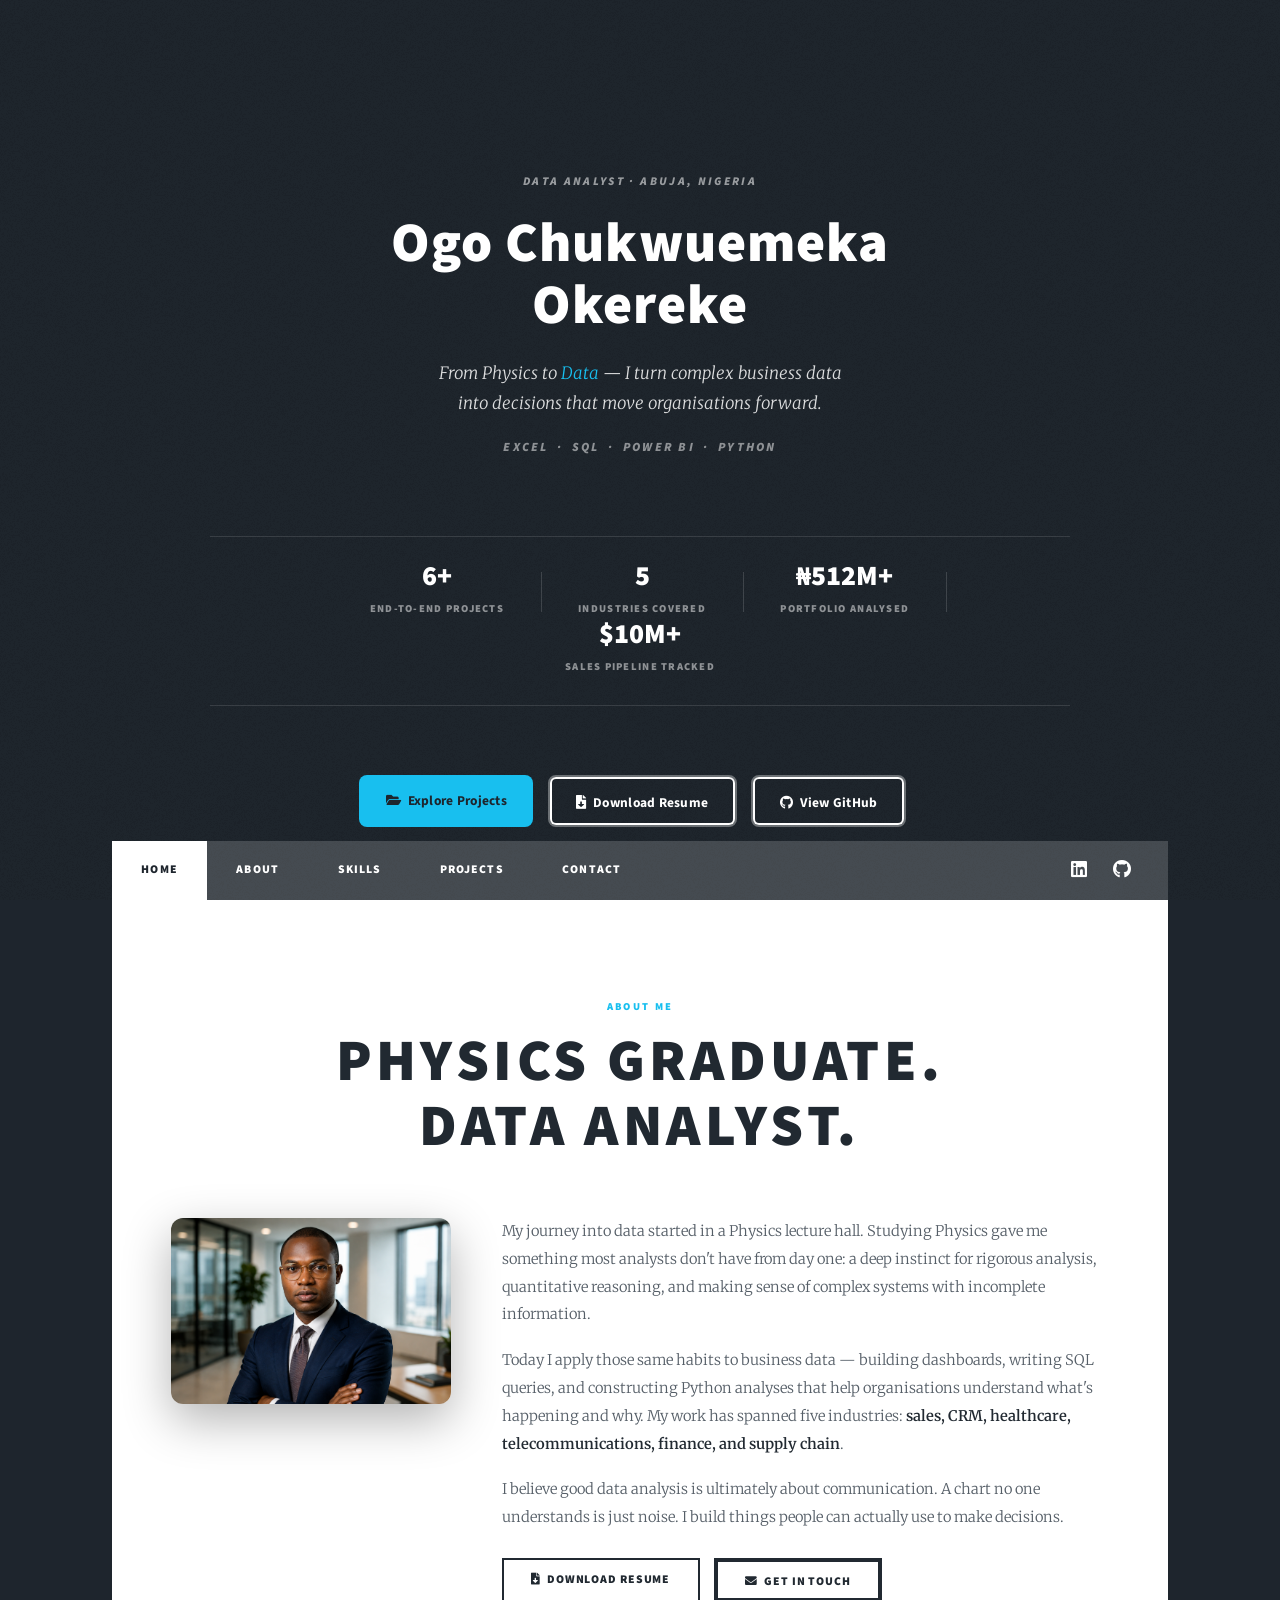
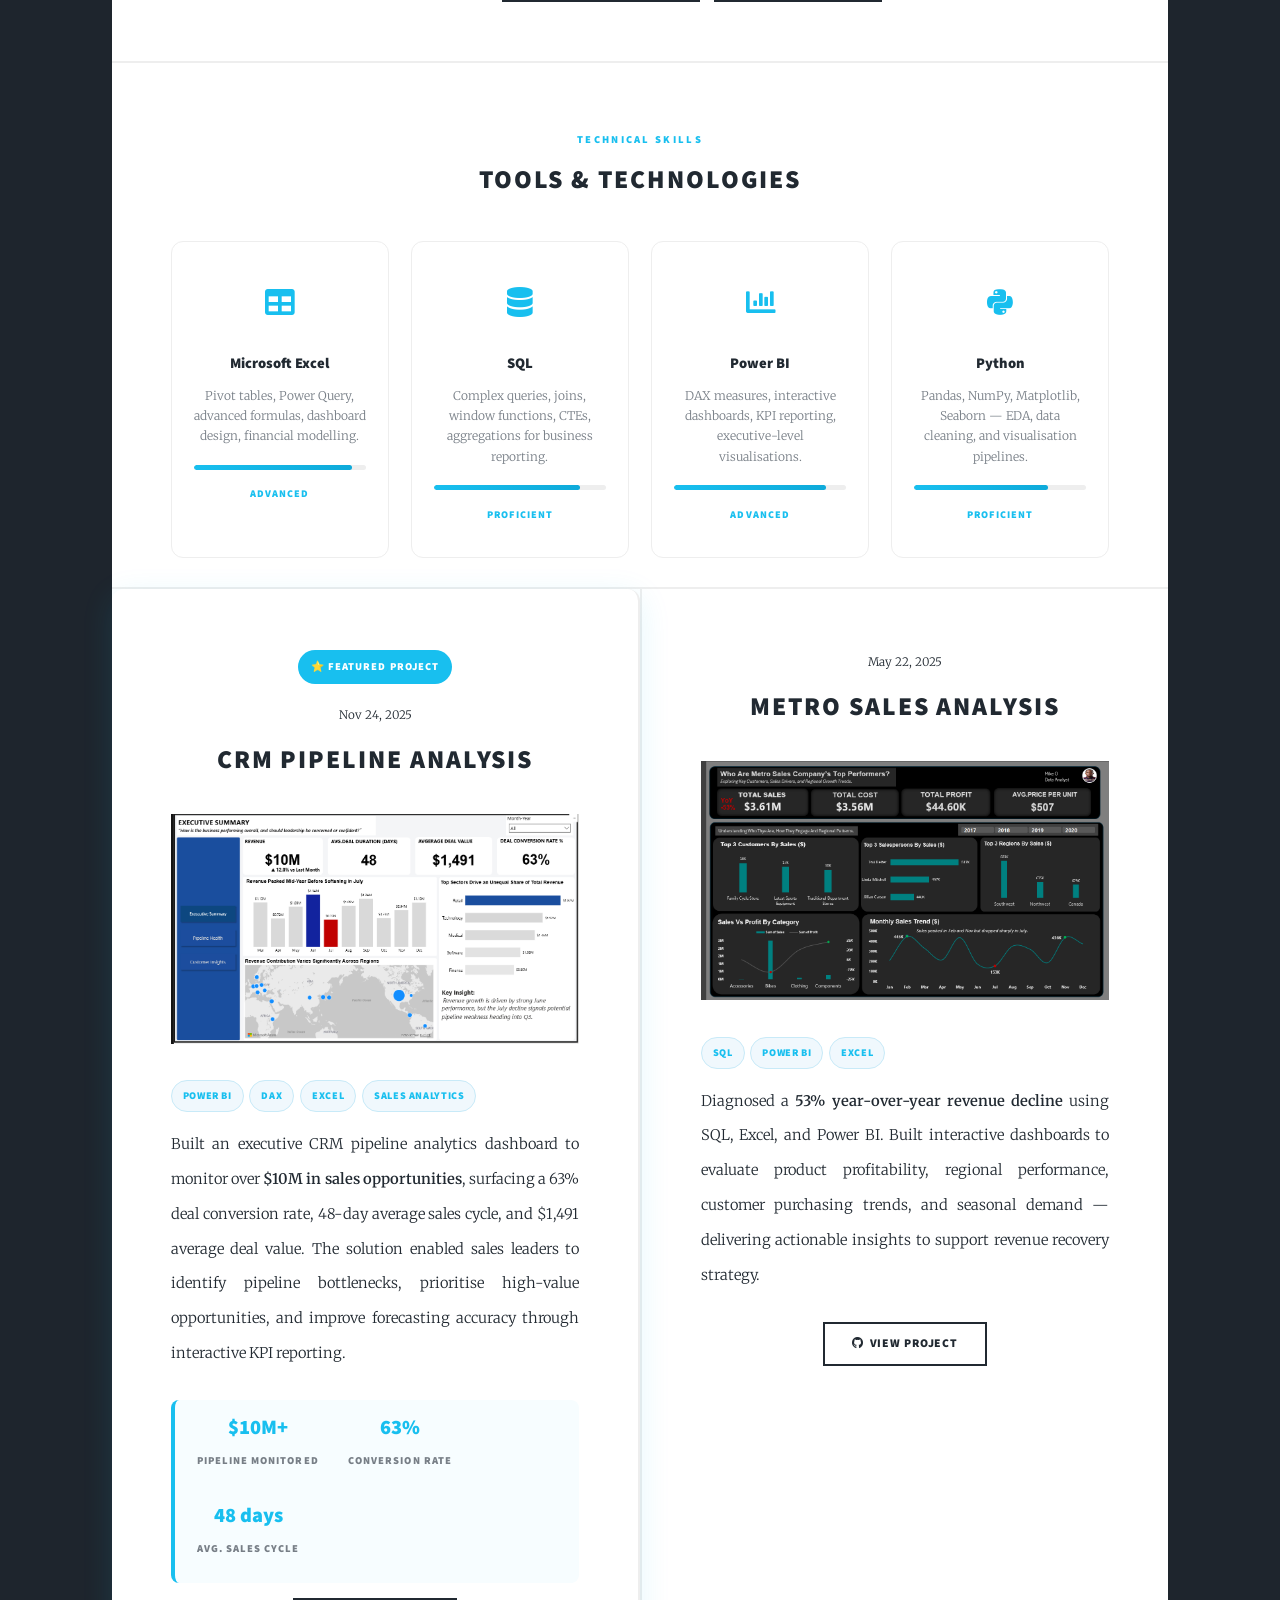
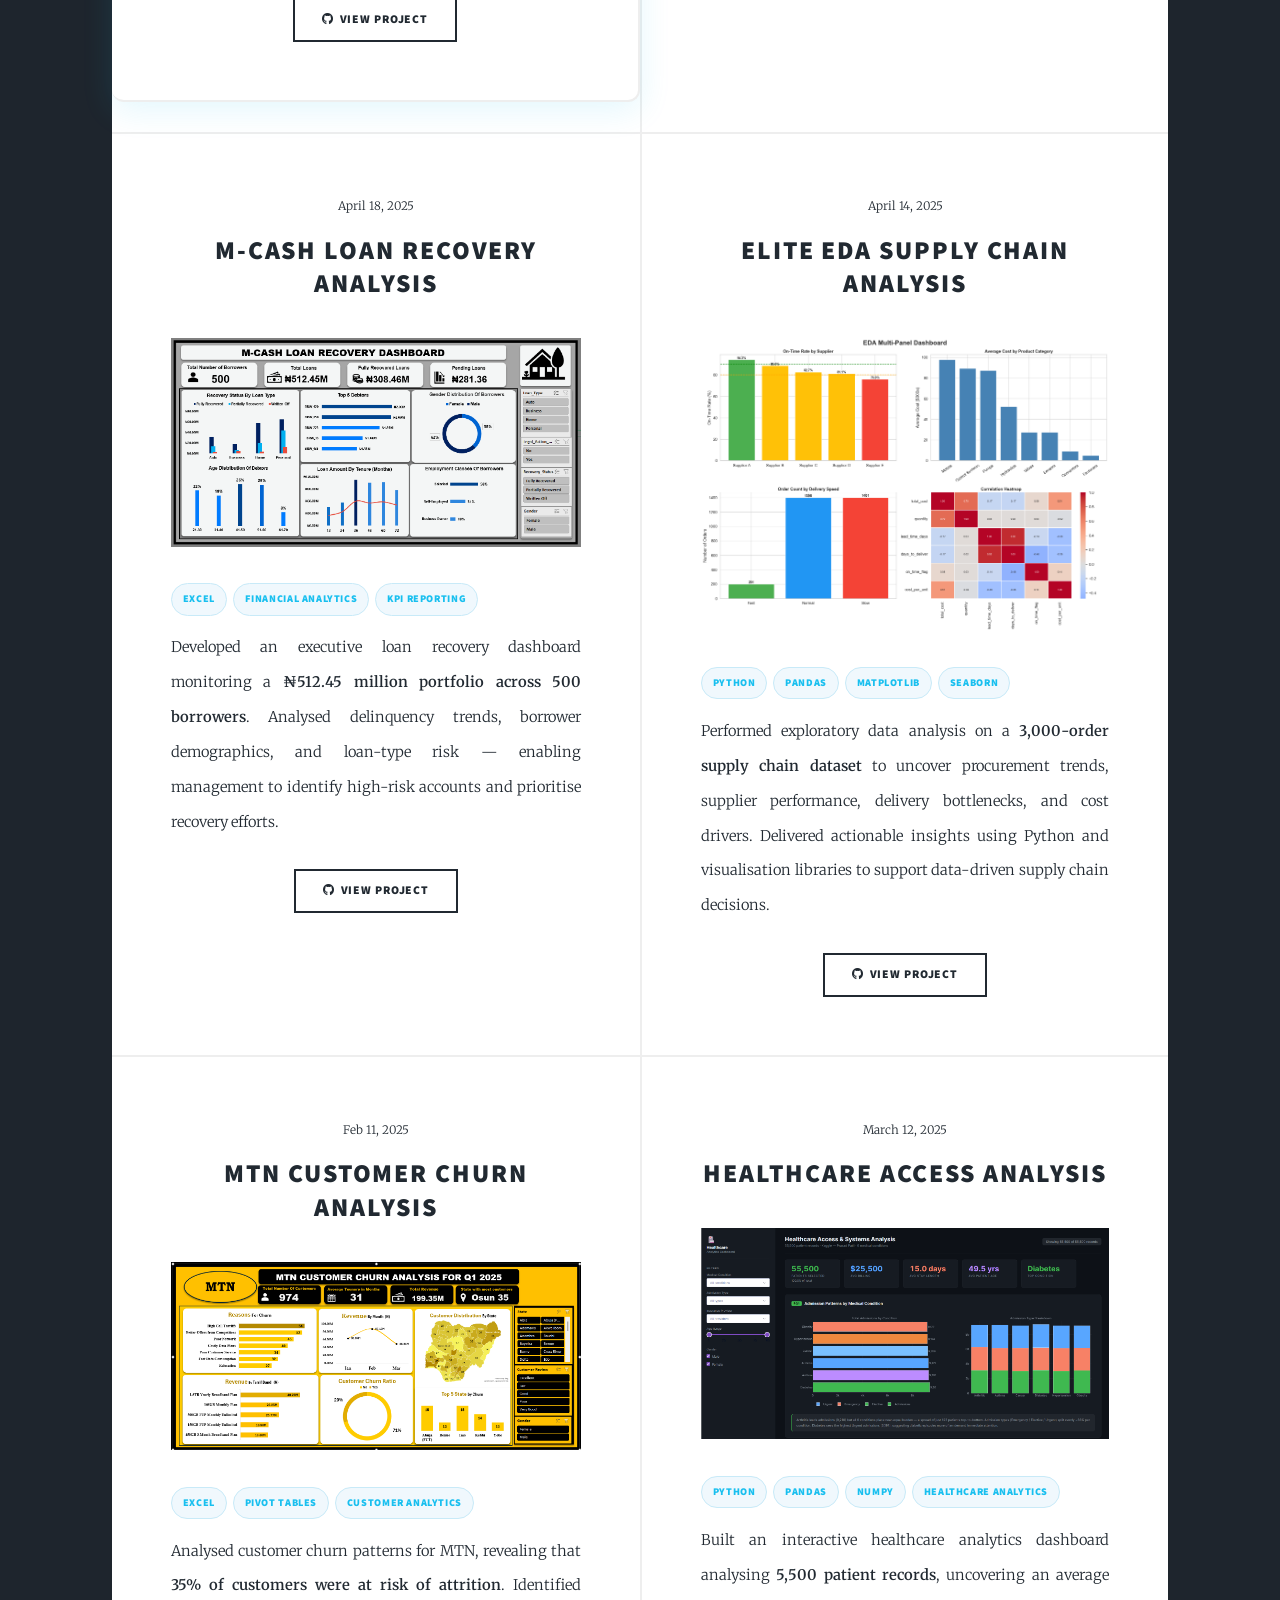
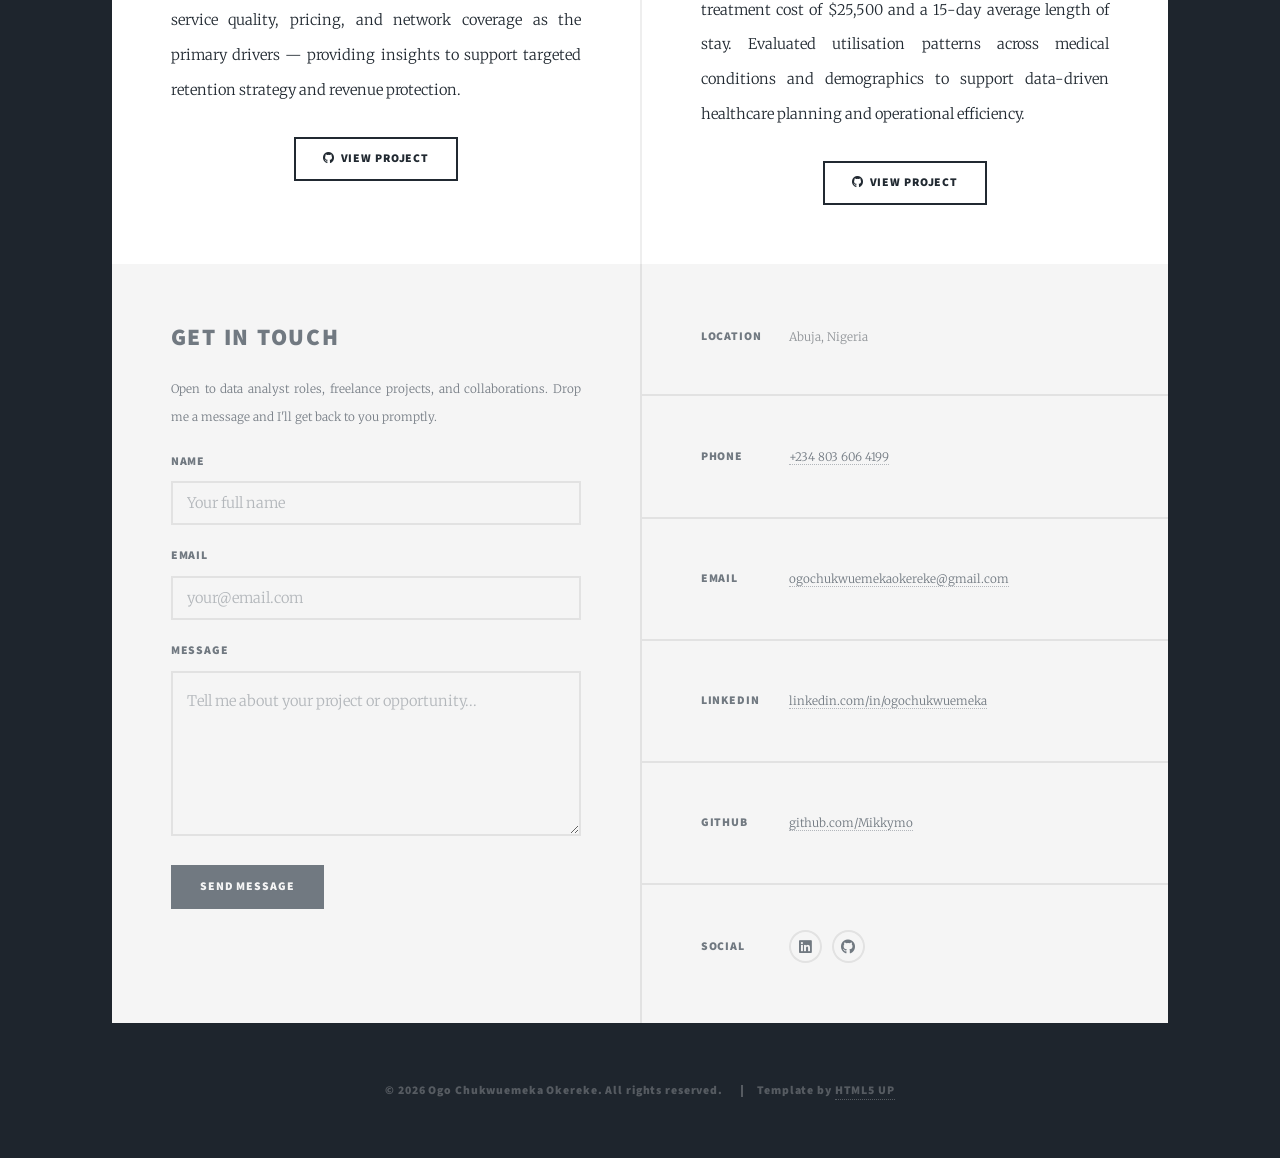
==== commit eb7bab0b: "Fix navigation links and update portfolio" ====
--- a/index.html
+++ b/index.html
@@ -1,320 +1,429 @@
 <!DOCTYPE HTML>
-<!--
-	Massively by HTML5 UP
-	html5up.net | @ajlkn
-	Free for personal and commercial use under the CCA 3.0 license (html5up.net/license)
--->
 <html>
 	<head>
-		<title>Ogo Chukwuemeka | Data Analyst Portfolio</title>
+		<title>Ogo Chukwuemeka Okereke | Data Analyst</title>
 		<meta charset="utf-8" />
 		<meta name="viewport" content="width=device-width, initial-scale=1, user-scalable=no" />
+		<meta name="description" content="Data Analyst portfolio of Ogo Chukwuemeka Okereke — transforming business data into actionable insights with Excel, SQL, Power BI, and Python." />
 		<link rel="stylesheet" href="assets/css/main.css" />
 		<noscript><link rel="stylesheet" href="assets/css/noscript.css" /></noscript>
 	</head>
 	<body class="is-preload">
 
-		<!-- Wrapper -->
-			<div id="wrapper" class="fade-in">
-
-				<!-- Intro -->
-					<div id="intro">
-						<h1>Ogo Chukwuemeka Okereke</h1>
+		<div id="wrapper" class="fade-in">
+
+			<!-- ========== INTRO / HERO ========== -->
+			<div id="intro">
+				<p class="hero-eyebrow">Data Analyst · Abuja, Nigeria</p>
+				<h1>Ogo Chukwuemeka<br>Okereke</h1>
+
+				<p class="hero-tagline">
+					From Physics to <span class="hero-accent">Data</span> — I turn complex business data<br>into decisions that move organisations forward.
+				</p>
+
+				<p class="hero-tools">Excel &nbsp;·&nbsp; SQL &nbsp;·&nbsp; Power BI &nbsp;·&nbsp; Python</p>
+
+				<div class="hero-stats">
+					<div class="hero-stat">
+						<strong>6+</strong>
+						<span>End-to-end Projects</span>
+					</div>
+					<div class="hero-stat-divider"></div>
+					<div class="hero-stat">
+						<strong>5</strong>
+						<span>Industries Covered</span>
+					</div>
+					<div class="hero-stat-divider"></div>
+					<div class="hero-stat">
+						<strong>₦512M+</strong>
+						<span>Portfolio Analysed</span>
+					</div>
+					<div class="hero-stat-divider"></div>
+					<div class="hero-stat">
+						<strong>$10M+</strong>
+						<span>Sales Pipeline Tracked</span>
+					</div>
+				</div>
+
+				<ul class="actions hero-actions">
+					<li>
+						<a href="#projects" class="button large primary scrolly">
+							<i class="fas fa-folder-open"></i>&nbsp; Explore Projects
+						</a>
+					</li>
+					<li>
+						<a href="resume.pdf" class="button large outline" target="_blank">
+							<i class="fas fa-file-download"></i>&nbsp; Download Resume
+						</a>
+					</li>
+					<li>
+						<a href="https://github.com/Mikkymo" class="button large outline" target="_blank" rel="noopener noreferrer">
+							<i class="fab fa-github"></i>&nbsp; View GitHub
+						</a>
+					</li>
+				</ul>
+			</div>
+			<!-- end intro -->
+
+			<!-- ========== HEADER ========== -->
+			<header id="header">
+				<a href="index.html" class="logo">Ogo Okereke</a>
+			</header>
+
+			<!-- ========== NAV ========== -->
+			<nav id="nav">
+				<ul class="links">
+					<li class="active"><a href="#intro">Home</a></li>
+					<li><a href="#about">About</a></li>
+					<li><a href="#skills">Skills</a></li>
+					<li><a href="#projects">Projects</a></li>
+					<li><a href="#contact">Contact</a></li>
+				</ul>
+				<ul class="icons">
+					<li>
+						<a href="https://linkedin.com/in/ogochukwuemeka/" class="icon brands fa-linkedin" target="_blank">
+							<span class="label">LinkedIn</span>
+						</a>
+					</li>
+					<li>
+						<a href="https://github.com/Mikkymo/" class="icon brands fa-github" target="_blank">
+							<span class="label">GitHub</span>
+						</a>
+					</li>
+				</ul>
+			</nav>
+
+			<!-- ========== MAIN ========== -->
+			<div id="main">
+
+				<!-- ===== ABOUT ===== -->
+				<article class="post featured" id="about">
+					<header class="major">
+						<span class="section-eyebrow">About Me</span>
+						<h2>Physics Graduate.<br>Data Analyst.</h2>
+					</header>
+
+					<div class="about-grid">
+						<div class="about-photo">
+							<img src="images/profile.jpg.png" alt="Ogo Chukwuemeka Okereke — Data Analyst" />
+						</div>
+						<div class="about-text">
+							<p>
+								My journey into data started in a Physics lecture hall. Studying Physics gave me something most analysts don't have from day one: a deep instinct for rigorous analysis, quantitative reasoning, and making sense of complex systems with incomplete information.
+							</p>
+							<p>
+								Today I apply those same habits to business data — building dashboards, writing SQL queries, and constructing Python analyses that help organisations understand what's happening and why. My work has spanned five industries: <strong>sales, CRM, healthcare, telecommunications, finance, and supply chain</strong>.
+							</p>
+							<p>
+								I believe good data analysis is ultimately about communication. A chart no one understands is just noise. I build things people can actually use to make decisions.
+							</p>
+							<div class="about-cta">
+								<a href="resume.pdf" class="button" target="_blank">
+									<i class="fas fa-file-download"></i>&nbsp; Download Resume
+								</a>
+								<a href="#contact" class="button outline scrolly">
+									<i class="fas fa-envelope"></i>&nbsp; Get in Touch
+								</a>
+							</div>
+						</div>
+					</div>
+				</article>
+
+				<!-- ===== SKILLS ===== -->
+				<section id="skills" class="skills-section">
+					<header class="section-header">
+						<span class="section-eyebrow">Technical Skills</span>
+						<h2>Tools &amp; Technologies</h2>
+					</header>
+
+					<div class="skills-grid">
+
+						<div class="skill-card">
+							<div class="skill-icon"><i class="fas fa-table"></i></div>
+							<h3>Microsoft Excel</h3>
+							<p>Pivot tables, Power Query, advanced formulas, dashboard design, financial modelling.</p>
+							<div class="skill-bar"><div class="skill-fill" style="width:92%"></div></div>
+							<span class="skill-label">Advanced</span>
+						</div>
+
+						<div class="skill-card">
+							<div class="skill-icon"><i class="fas fa-database"></i></div>
+							<h3>SQL</h3>
+							<p>Complex queries, joins, window functions, CTEs, aggregations for business reporting.</p>
+							<div class="skill-bar"><div class="skill-fill" style="width:85%"></div></div>
+							<span class="skill-label">Proficient</span>
+						</div>
+
+						<div class="skill-card">
+							<div class="skill-icon"><i class="fas fa-chart-bar"></i></div>
+							<h3>Power BI</h3>
+							<p>DAX measures, interactive dashboards, KPI reporting, executive-level visualisations.</p>
+							<div class="skill-bar"><div class="skill-fill" style="width:88%"></div></div>
+							<span class="skill-label">Advanced</span>
+						</div>
+
+						<div class="skill-card">
+							<div class="skill-icon"><i class="fab fa-python"></i></div>
+							<h3>Python</h3>
+							<p>Pandas, NumPy, Matplotlib, Seaborn — EDA, data cleaning, and visualisation pipelines.</p>
+							<div class="skill-bar"><div class="skill-fill" style="width:78%"></div></div>
+							<span class="skill-label">Proficient</span>
+						</div>
+
+					</div>
+				</section>
+
+				<!-- ===== PROJECTS ===== -->
+				<section id="projects" class="posts">
+
+					<!-- FEATURED: CRM -->
+					<article class="featured-project">
+						<div class="featured-badge">⭐ Featured Project</div>
+						<header>
+							<span class="date">Nov 24, 2025</span>
+							<h2><a href="https://github.com/Mikkymo/CRM-Pipeline-Analysis" target="_blank">CRM Pipeline Analysis</a></h2>
+						</header>
+						<a href="https://github.com/Mikkymo/CRM-Pipeline-Analysis" target="_blank" class="image fit">
+							<img src="images/crm-dashboard.jpg.png" alt="CRM Pipeline Analytics Dashboard showing $10M+ in sales opportunities" />
+						</a>
+						<div class="project-meta">
+							<span class="project-tag">Power BI</span>
+							<span class="project-tag">DAX</span>
+							<span class="project-tag">Excel</span>
+							<span class="project-tag">Sales Analytics</span>
+						</div>
+						<p>Built an executive CRM pipeline analytics dashboard to monitor over <strong>$10M in sales opportunities</strong>, surfacing a 63% deal conversion rate, 48-day average sales cycle, and $1,491 average deal value. The solution enabled sales leaders to identify pipeline bottlenecks, prioritise high-value opportunities, and improve forecasting accuracy through interactive KPI reporting.</p>
+						<div class="project-highlights">
+							<div class="highlight"><strong>$10M+</strong><span>Pipeline Monitored</span></div>
+							<div class="highlight"><strong>63%</strong><span>Conversion Rate</span></div>
+							<div class="highlight"><strong>48 days</strong><span>Avg. Sales Cycle</span></div>
+						</div>
+						<ul class="actions special">
+							<li>
+								<a href="https://github.com/Mikkymo/CRM-Pipeline-Analysis" class="button" target="_blank">
+									<i class="fab fa-github"></i>&nbsp; View Project
+								</a>
+							</li>
+						</ul>
+					</article>
+
+					<!-- Metro Sales -->
+					<article>
+						<header>
+							<span class="date">May 22, 2025</span>
+							<h2><a href="https://github.com/Mikkymo/metro-sales-analysis" target="_blank">Metro Sales Analysis</a></h2>
+						</header>
+						<a href="https://github.com/Mikkymo/metro-sales-analysis" target="_blank" class="image fit">
+							<img src="images/metro-sales-dashboard.jpg.png" alt="Metro Sales Dashboard" />
+						</a>
+						<div class="project-meta">
+							<span class="project-tag">SQL</span>
+							<span class="project-tag">Power BI</span>
+							<span class="project-tag">Excel</span>
+						</div>
+						<p>Diagnosed a <strong>53% year-over-year revenue decline</strong> using SQL, Excel, and Power BI. Built interactive dashboards to evaluate product profitability, regional performance, customer purchasing trends, and seasonal demand — delivering actionable insights to support revenue recovery strategy.</p>
+						<ul class="actions special">
+							<li>
+								<a href="https://github.com/Mikkymo/metro-sales-analysis" class="button" target="_blank">
+									<i class="fab fa-github"></i>&nbsp; View Project
+								</a>
+							</li>
+						</ul>
+					</article>
+
+					<!-- M-Cash Loan -->
+					<article>
+						<header>
+							<span class="date">April 18, 2025</span>
+							<h2><a href="https://github.com/Mikkymo/M-Cash-Loan-Recovery-Analysis" target="_blank">M-Cash Loan Recovery Analysis</a></h2>
+						</header>
+						<a href="https://github.com/Mikkymo/M-Cash-Loan-Recovery-Analysis" target="_blank" class="image fit">
+							<img src="images/loan-recovery-dashboard.jpg.png" alt="M-Cash Loan Recovery Dashboard" />
+						</a>
+						<div class="project-meta">
+							<span class="project-tag">Excel</span>
+							<span class="project-tag">Financial Analytics</span>
+							<span class="project-tag">KPI Reporting</span>
+						</div>
+						<p>Developed an executive loan recovery dashboard monitoring a <strong>₦512.45 million portfolio across 500 borrowers</strong>. Analysed delinquency trends, borrower demographics, and loan-type risk — enabling management to identify high-risk accounts and prioritise recovery efforts.</p>
+						<ul class="actions special">
+							<li>
+								<a href="https://github.com/Mikkymo/M-Cash-Loan-Recovery-Analysis" class="button" target="_blank">
+									<i class="fab fa-github"></i>&nbsp; View Project
+								</a>
+							</li>
+						</ul>
+					</article>
+
+					<!-- Elite EDA Supply Chain -->
+					<article>
+						<header>
+							<span class="date">April 14, 2025</span>
+							<h2><a href="https://github.com/Mikkymo/Elite-EDA-Supply-Chain-Analysis" target="_blank">Elite EDA Supply Chain Analysis</a></h2>
+						</header>
+						<a href="https://github.com/Mikkymo/Elite-EDA-Supply-Chain-Analysis" target="_blank" class="image fit">
+							<img src="images/eda dashboard.png" alt="Elite EDA Supply Chain Dashboard" />
+						</a>
+						<div class="project-meta">
+							<span class="project-tag">Python</span>
+							<span class="project-tag">Pandas</span>
+							<span class="project-tag">Matplotlib</span>
+							<span class="project-tag">Seaborn</span>
+						</div>
+						<p>Performed exploratory data analysis on a <strong>3,000-order supply chain dataset</strong> to uncover procurement trends, supplier performance, delivery bottlenecks, and cost drivers. Delivered actionable insights using Python and visualisation libraries to support data-driven supply chain decisions.</p>
+						<ul class="actions special">
+							<li>
+								<a href="https://github.com/Mikkymo/Elite-EDA-Supply-Chain-Analysis" class="button" target="_blank">
+									<i class="fab fa-github"></i>&nbsp; View Project
+								</a>
+							</li>
+						</ul>
+					</article>
+
+					<!-- MTN Churn -->
+					<article>
+						<header>
+							<span class="date">Feb 11, 2025</span>
+							<h2><a href="https://github.com/Mikkymo/MTN-Customer-Churn-Analysis-" target="_blank">MTN Customer Churn Analysis</a></h2>
+						</header>
+						<a href="https://github.com/Mikkymo/MTN-Customer-Churn-Analysis-" target="_blank" class="image fit">
+							<img src="images/MTN-Custmoer-Churn.jpg.png" alt="MTN Customer Churn Dashboard" />
+						</a>
+						<div class="project-meta">
+							<span class="project-tag">Excel</span>
+							<span class="project-tag">Pivot Tables</span>
+							<span class="project-tag">Customer Analytics</span>
+						</div>
+						<p>Analysed customer churn patterns for MTN, revealing that <strong>35% of customers were at risk of attrition</strong>. Identified service quality, pricing, and network coverage as the primary drivers — providing insights to support targeted retention strategy and revenue protection.</p>
+						<ul class="actions special">
+							<li>
+								<a href="https://github.com/Mikkymo/MTN-Customer-Churn-Analysis-" class="button" target="_blank">
+									<i class="fab fa-github"></i>&nbsp; View Project
+								</a>
+							</li>
+						</ul>
+					</article>
+
+					<!-- Healthcare -->
+					<article>
+						<header>
+							<span class="date">March 12, 2025</span>
+							<h2><a href="https://github.com/Mikkymo/healthcare-access-analysis" target="_blank">Healthcare Access Analysis</a></h2>
+						</header>
+						<a href="https://github.com/Mikkymo/healthcare-access-analysis" target="_blank" class="image fit">
+							<img src="images/heathcare access.png" alt="Healthcare Access Analytics Dashboard" />
+						</a>
+						<div class="project-meta">
+							<span class="project-tag">Python</span>
+							<span class="project-tag">Pandas</span>
+							<span class="project-tag">NumPy</span>
+							<span class="project-tag">Healthcare Analytics</span>
+						</div>
+						<p>Built an interactive healthcare analytics dashboard analysing <strong>5,500 patient records</strong>, uncovering an average treatment cost of $25,500 and a 15-day average length of stay. Evaluated utilisation patterns across medical conditions and demographics to support data-driven healthcare planning and operational efficiency.</p>
+						<ul class="actions special">
+							<li>
+								<a href="https://github.com/Mikkymo/healthcare-access-analysis" class="button" target="_blank">
+									<i class="fab fa-github"></i>&nbsp; View Project
+								</a>
+							</li>
+						</ul>
+					</article>
+
+				</section>
+				<!-- end projects -->
+
+			</div>
+			<!-- end main -->
+
+			<!-- ========== FOOTER / CONTACT ========== -->
+			<footer id="footer">
+				<section id="contact">
+					<h2>Get in Touch</h2>
+					<p>Open to data analyst roles, freelance projects, and collaborations. Drop me a message and I'll get back to you promptly.</p>
+					<form method="post" action="https://formspree.io/f/YOUR_FORM_ID">
+						<div class="fields">
+							<div class="field">
+								<label for="name">Name</label>
+								<input type="text" name="name" id="name" placeholder="Your full name" required />
+							</div>
+							<div class="field">
+								<label for="email">Email</label>
+								<input type="email" name="email" id="email" placeholder="your@email.com" required />
+							</div>
+							<div class="field">
+								<label for="message">Message</label>
+								<textarea name="message" id="message" rows="4" placeholder="Tell me about your project or opportunity..." required></textarea>
+							</div>
+						</div>
+						<ul class="actions">
+							<li><input type="submit" value="Send Message" class="primary" /></li>
+						</ul>
+					</form>
+				</section>
+
+				<section class="split contact">
+					<section>
+						<h3>Location</h3>
+						<p>Abuja, Nigeria</p>
+					</section>
+					<section>
+						<h3>Phone</h3>
+						<p><a href="tel:+2348036064199">+234 803 606 4199</a></p>
+					</section>
+					<section>
+						<h3>Email</h3>
 						<p>
-						Data Analyst | Excel | SQL | Power BI | Python
-						<br><br>
-						I transform complex business data into actionable insights through analytics,interactive dashboards, and data storytelling. Passionate about solving
-						real-world business problems and enabling data-driven decision-making.
+							<a href="mailto:ogochukwuemekaokereke@gmail.com">ogochukwuemekaokereke@gmail.com</a>
 						</p>
-						<ul class="actions">
-						<li>
-							<a href="#projects" class="button icon solid solo fa-arrow-down scrolly">
-								Explore My Projects
-							</a>
-						</li>
-					</ul>
-					</div>
-				<!-- Header -->
-					<header id="header">
-					<a href="index.html" class="logo">Ogo Chukwuemeka Okereke</a>
-					</header>
-
-				<!-- Nav -->
-					<nav id="nav">
-						<ul class="links">
-							<li class="active"><a href="#intro">Home</a></li>
-								<li><a href="#about">About</a></li>
-								<li><a href="#projects">Projects</a></li>
-								<li><a href="#contact">Contact</a></li>
-						</ul>
-							<ul class="icons">
-
-								<li>
-								<a href="https://linkedin.com/in/ogochukwuemeka/"
-								class="icon brands fa-linkedin">
-								<span class="label">LinkedIn</span>
-								</a>
-								</li>
-
-								<li>
-								<a href="https://github.com/Mikkymo/"
-								class="icon brands fa-github">
-								<span class="label">GitHub</span>
-								</a>
-								</li>
-
-								</ul>
-					</nav>
-
-				<!-- Main -->
-					<div id="main">
-
-						<!-- Featured Post -->
-							<article class="post featured" id="about">
-
-									<header class="major">
-
-									<span class="date">
-									Data Analyst Portfolio
-									</span>
-
-									<h2>
-									About Me
-									</h2>
-
-									<p>
-
-										I am a Data Analyst with a background in Physics,
-										where I developed strong analytical, quantitative, and problem-solving skills. 
-										Today, I apply those strengths to transform complex business data into actionable insights using Excel, SQL, Power BI, and Python. 
-										My portfolio spans sales, CRM, healthcare, telecommunications, finance, and supply chain analytics, with a focus on building dashboards and analyses that support smarter business decisions.
-
-								</p>
-
-								</header>
-
-								<a href="#" class="image main">
-								<img src="images/profile.jpg.png" alt="Profile Photo" />
-								</a>
-
-								<ul class="actions special">
-								<li>
-								<a href="resume.pdf"
-								class="button large">
-								Download Resume
-								</a>
-								</li>
-								</ul>
-
-								</article>
-
-						<!-- Posts -->
-							<section id="projects" class="posts">
-								<article>
-									<header>
-										<span class="date">Nov 24, 2025</span>
-										<h2><a href="#">CRM Pipeline Analysis</a></h2>
-									</header>
-									<a href="#" class="image fit"><img src="images/crm-dashboard.jpg.png" alt="CRM Pipeline Analytics Dashboard" /></a>
-									<p>Designed an executive CRM pipeline analytics dashboard to monitor over $10M in sales opportunities, achieving visibility into a 63% deal conversion rate, 48-day average sales cycle, and $1,491 average deal value. Built with Power BI, Excel, and DAX, the solution enabled sales leaders to identify pipeline bottlenecks, prioritize high-value opportunities, and improve forecasting accuracy through interactive KPI reporting.</p>
-									<p><em>Tools: Power BI • DAX • Microsoft Excel • Sales Analytics • KPI Reporting</em></p>
-									<ul class="actions special">
-										<li>
-										<a href="https://github.com/Mikkymo/CRM-Pipeline-Analysis"
-										class="button"
-										target="_blank">
-										View Project
-										</a>
-									</li>
-									</ul>
-								</article>
-								<article>
-									<header>
-										<span class="date">May 22, 2025</span>
-										<h2><a href="#">Metro Sales Analysis</a></h2>
-									</header>
-									<a href="#" class="image fit"><img src="images/metro-sales-dashboard.jpg.png" alt="Metro Sales Dashboard" /></a>
-									<p>Analyzed a 53% year-over-year revenue decline using SQL, Excel, and Power BI to uncover the key drivers of declining sales performance. Built interactive dashboards to evaluate product profitability, regional performance, customer purchasing trends, and seasonal demand, delivering actionable insights that support strategic decision-making and revenue growth initiatives.</p>
-									<p><em>Tools: SQL • Power BI • Microsoft Excel • Business Intelligence • Sales Analytics</em></p>
-									<ul class="actions special">
-										<li>
-										<a href="https://github.com/Mikkymo/metro-sales-analysis"
-										class="button"
-										target="_blank">
-										View Project
-										</a>
-									</li>
-									</ul>
-								</article>
-								<article>
-									
-									<header>
-										<span class="date">April 18, 2025</span>
-										<h2><a href="#">M-Cash Loan Recovery Analysis</a></h2>
-									</header>
-									<a href="#" class="image fit"><img src="images/loan-recovery-dashboard.jpg.png" alt="M-Cash Laon dashboard" /></a>
-									<p>Developed an executive loan recovery analytics dashboard to monitor a ₦512.45 million loan portfolio across 500 borrowers. Using Excel and interactive dashboarding, the solution analyzed loan recovery performance, delinquency trends, borrower demographics, and loan-type risk, enabling management to identify high-risk accounts, prioritize recovery efforts, and make data-driven lending decisions.</p>
-									<p><em>Tools: Microsoft Excel • Dashboard Design • Financial Analytics • KPI Reporting • Data Visualization</em></p>
-									<ul class="actions special">
-										<li><a href="https://github.com/Mikkymo/M-Cash-Loan-Rcovery-Analysis"
-										class="button"
-										target="_blank">
-										View Project
-										</a></li>
-									</ul>
-								</article>
-								<article>
-									<header>
-										<span class="date">April 14, 2026</span>
-										<h2><a href="#">Elite EDA  Supply Chain Analysis</a></h2>
-									</header>
-									<a href="#" class="image fit"><img src="images/eda dashboard.png" alt="Elite EDA Supply Chain Dashboard" /></a>
-									<p>Performed exploratory data analysis on a 3,000-order supply chain dataset to uncover procurement trends, supplier performance, delivery bottlenecks, and cost drivers. Delivered actionable business insights using Python, Pandas, Matplotlib, and Seaborn to support data-driven supply chain decisions.</p>
-									<p><em>Tools: Python • Pandas • Matplotlib • Seaborn • Exploratory Data Analysis (EDA)</em></p>
-									<ul class="actions special">
-										<li><a href="https://github.com/Mikkymo/Elite-EDA-Supply-Chain-Analysis"
-										class="button"
-										target="_blank">
-										View Project
-										</a></li>
-									</ul>
-								</article>
-								<article>
-									<header>
-										<span class="date">Feb 11, 2025</span>
-										<h2><a href="#">MTN Customer Churn Analysis</a></h2>
-									</header>
-									<a href="#" class="image fit"><img src="images/MTN-Custmoer-Churn.jpg.png" alt="MTN-Customer-Churn-Dashboard" /></a>
-									<p> Analyzed customer churn patterns for MTN using Excel to identify key drivers of customer attrition across regions, customer segments, and subscription plans. The dashboard revealed that 35% of customers were at risk of churn, with service quality, pricing concerns, and network coverage emerging as the primary retention challenges. Insights from the analysis support targeted customer retention and revenue protection strategies.</p>
-									<p><em>Tools: Microsoft Excel • Pivot Tables • Dashboard Design • Customer Analytics • KPI Reporting</em></p>
-									<ul class="actions special">
-										<li><a href="https://github.com/Mikkymo/MTN-Customer-Churn-Analysis-"
-										class="button"
-										target="_blank">
-										View Project
-										</a></li>
-									</ul>
-								</article>
-								<article>
-									<header>
-										<span class="date">April 7, 2017</span>
-										<h2><a href="#">Healthcare Access  Analysis </a></h2>
-									</header>
-									<a href="#" class="image fit"><img src="images/heathcare access.png" alt="Healthcare Analysis Dashboard" /></a>
-									<p>Developed an interactive healthcare analytics dashboard analyzing 5,500 patient records to monitor admissions, treatment timelines, healthcare costs, and service accessibility. Using Python, Pandas, NumPy, Matplotlib, and Seaborn, the analysis evaluated an average treatment cost of $25,500 and a 15-day average length of stay, uncovering utilization patterns across medical conditions and demographic groups to support data-driven healthcare planning and operational efficiency.</p>
-									<p><em>Tools & Skills: Python • Pandas • NumPy • Matplotlib • Seaborn • Healthcare Analytics • Data Visualization • Exploratory Data Analysis (EDA)</em></p>
-									<ul class="actions special">
-										<li><a href="https://github.com/Mikkymo/healthcare-access-analysis"
-										class="button"
-										target="_blank">
-										View Project
-										</a></li>
-									</ul>
-								</article>
-							</section>
-
-					</div>
-
-				<!-- Footer -->
-					<footer id="footer">
-						<section>
-							<form method="post" action="#">
-								<div class="fields">
-									<div class="field">
-										<label for="name">Name</label>
-										<input type="text" name="name" id="name" />
-									</div>
-									<div class="field">
-										<label for="email">Email</label>
-										<input type="text" name="email" id="email" />
-									</div>
-									<div class="field">
-										<label for="message">Message</label>
-										<textarea name="message" id="message" rows="3"></textarea>
-									</div>
-								</div>
-								<ul class="actions">
-									<li><input type="submit" value="Send Message" /></li>
-								</ul>
-							</form>
-						</section>
-					<section class="split contact" id="contact">
-
-								<section>
-								<h3>Location</h3>
-								<p>Abuja, Nigeria</p>
-								</section>
-
-								<section>
-								<h3>Phone</h3>
-								<p>+234 803 606 4199</p>
-								</section>
-							<section>
-							<h3>Email</h3>
-							<p>
-								<a href="mailto:ogochukwuemekaokereke@gmail.com">
-									ogochukwuemekaokereke@gmail.com
-								</a>
-							</p>
-						</section>
-
-						<section>
-							<h3>LinkedIn</h3>
-							<p>
-								<a href="https://www.linkedin.com/in/ogochukwuemeka/" target="_blank">
-									linkedin.com/in/ogochukwuemeka/
-								</a>
-							</p>
-						</section>
-							<section>
-							<h3>GitHub</h3>
-							<p>
-								<a href="https://github.com/Mikkymo" target="_blank">
-									@Mikkymo
-								</a>
-							</p>
-						</section>
-							<section>
-							<h3>Social</h3>
-							<ul class="icons alt">
-
-								<li>
-									<a href="https://www.linkedin.com/in/ogochukwuemeka/"
-									target="_blank"
-									class="icon brands alt fa-linkedin">
-										<span class="label">LinkedIn</span>
-									</a>
-								</li>
-
-								<li>
-									<a href="https://github.com/Mikkymo"
-									target="_blank"
-									class="icon brands alt fa-github">
-										<span class="label">GitHub</span>
-									</a>
-								</li>
-
-							</ul>
-						</section>
-					</footer>
-
-				<!-- Copyright -->
-					<div id="copyright">
-					<ul>
-						<li>&copy; 2026 Ogo Chukwuemeka Okereke. All rights reserved.</li>
-						<li>Template by <a href="https://html5up.net" target="_blank">HTML5 UP</a></li>
-					</ul>
-				</div>
-				</div>
-
-		<!-- Scripts -->
-			<script src="assets/js/jquery.min.js"></script>
-			<script src="assets/js/jquery.scrollex.min.js"></script>
-			<script src="assets/js/jquery.scrolly.min.js"></script>
-			<script src="assets/js/browser.min.js"></script>
-			<script src="assets/js/breakpoints.min.js"></script>
-			<script src="assets/js/util.js"></script>
-			<script src="assets/js/main.js"></script>
+					</section>
+					<section>
+						<h3>LinkedIn</h3>
+						<p>
+							<a href="https://www.linkedin.com/in/ogochukwuemeka/" target="_blank">linkedin.com/in/ogochukwuemeka</a>
+						</p>
+					</section>
+					<section>
+						<h3>GitHub</h3>
+						<p>
+							<a href="https://github.com/Mikkymo" target="_blank">github.com/Mikkymo</a>
+						</p>
+					</section>
+					<section>
+						<h3>Social</h3>
+						<ul class="icons alt">
+							<li>
+								<a href="https://www.linkedin.com/in/ogochukwuemeka/" target="_blank" class="icon brands alt fa-linkedin">
+									<span class="label">LinkedIn</span>
+								</a>
+							</li>
+							<li>
+								<a href="https://github.com/Mikkymo" target="_blank" class="icon brands alt fa-github">
+									<span class="label">GitHub</span>
+								</a>
+							</li>
+						</ul>
+					</section>
+				</section>
+			</footer>
+
+			<!-- ========== COPYRIGHT ========== -->
+			<div id="copyright">
+				<ul>
+					<li>&copy; 2026 Ogo Chukwuemeka Okereke. All rights reserved.</li>
+					<li>Template by <a href="https://html5up.net" target="_blank">HTML5 UP</a></li>
+				</ul>
+			</div>
+
+		</div>
+		<!-- end wrapper -->
+
+		<script src="assets/js/jquery.min.js"></script>
+		<script src="assets/js/jquery.scrollex.min.js"></script>
+		<script src="assets/js/jquery.scrolly.min.js"></script>
+		<script src="assets/js/browser.min.js"></script>
+		<script src="assets/js/breakpoints.min.js"></script>
+		<script src="assets/js/util.js"></script>
+		<script src="assets/js/main.js"></script>
 
 	</body>
-</html>+</html>
--- a/assets/css/main.css
+++ b/assets/css/main.css
@@ -4687,26 +4687,460 @@
 		}
 
 	}
-			/* ==========================================
-			Custom Styles
-			========================================== */
-
-			/* Preserve capitalization for your name */
-			#intro h1 {
-				text-transform: none !important;
-				letter-spacing: 0.05em;
-			}
-
-			/* Preserve capitalization for the logo in the header */
-			#header .logo {
-				text-transform: none !important;
-			}
-
-			/* Preserve normal capitalization in footer */
-#copyright {
-    text-transform: none !important;
-}
-
+
+/* =============================================================
+   CUSTOM STYLES — Ogo Chukwuemeka Okereke Portfolio
+   Clean, consolidated, no duplicates.
+   ============================================================= */
+
+/* ----- GLOBAL OVERRIDES ----- */
+
+/* Prevent the template from uppercasing personal names / branding */
+#intro h1,
+#header .logo,
+#copyright,
 #copyright ul li {
-    text-transform: none !important;
-}+	text-transform: none !important;
+}
+
+/* ----- HERO SECTION ----- */
+
+#intro {
+	padding-bottom: 3rem;
+}
+
+#intro .hero-eyebrow {
+	font-family: "Source Sans Pro", Helvetica, sans-serif;
+	font-size: 0.8rem;
+	font-weight: 900;
+	letter-spacing: 0.2em;
+	text-transform: uppercase;
+	color: rgba(255, 255, 255, 0.55);
+	margin-bottom: 1.2rem;
+}
+
+#intro h1 {
+	font-size: 3.8rem;
+	line-height: 1.1;
+	letter-spacing: 0.02em;
+	margin-bottom: 1.5rem;
+}
+
+#intro .hero-tagline {
+	font-size: 1.15rem;
+	line-height: 1.8;
+	color: rgba(255, 255, 255, 0.85);
+	max-width: 700px;
+	margin: 0 auto 1.2rem auto;
+}
+
+.hero-accent {
+	color: #18bfef;
+	font-style: italic;
+}
+
+#intro .hero-tools {
+	font-family: "Source Sans Pro", Helvetica, sans-serif;
+	font-size: 0.85rem;
+	font-weight: 900;
+	letter-spacing: 0.18em;
+	text-transform: uppercase;
+	color: rgba(255, 255, 255, 0.5);
+	margin-bottom: 2.5rem;
+}
+
+/* Hero stats strip */
+.hero-stats {
+	display: flex;
+	justify-content: center;
+	align-items: center;
+	gap: 0;
+	margin: 2.5rem auto;
+	padding: 1.8rem 2.5rem;
+	border-top: 1px solid rgba(255, 255, 255, 0.12);
+	border-bottom: 1px solid rgba(255, 255, 255, 0.12);
+	max-width: 860px;
+	flex-wrap: wrap;
+}
+
+.hero-stat {
+	text-align: center;
+	padding: 0 2.5rem;
+}
+
+.hero-stat strong {
+	display: block;
+	font-family: "Source Sans Pro", Helvetica, sans-serif;
+	font-size: 1.9rem;
+	font-weight: 900;
+	color: #ffffff;
+	line-height: 1;
+	margin-bottom: 0.35rem;
+}
+
+.hero-stat span {
+	display: block;
+	font-size: 0.72rem;
+	font-family: "Source Sans Pro", Helvetica, sans-serif;
+	font-weight: 900;
+	letter-spacing: 0.12em;
+	text-transform: uppercase;
+	color: rgba(255, 255, 255, 0.5);
+}
+
+.hero-stat-divider {
+	width: 1px;
+	height: 40px;
+	background: rgba(255, 255, 255, 0.15);
+	flex-shrink: 0;
+}
+
+/* Hero buttons */
+#intro .hero-actions {
+	display: flex;
+	justify-content: center;
+	gap: 1rem;
+	flex-wrap: wrap;
+	margin-top: 2.2rem;
+	list-style: none;
+	padding: 0;
+}
+
+#intro .hero-actions li {
+	padding: 0;
+}
+
+#intro .hero-actions .button {
+	text-transform: none !important;
+	letter-spacing: 0.02em;
+	font-size: 0.92rem;
+	font-weight: 700;
+	border-radius: 8px;
+	padding: 0 1.8rem;
+	transition: transform 0.25s ease, box-shadow 0.25s ease, background-color 0.25s ease;
+}
+
+#intro .hero-actions .button.primary {
+	background-color: #18bfef;
+	border-color: #18bfef;
+	color: #ffffff;
+}
+
+#intro .hero-actions .button.primary:hover {
+	background-color: #0eaada;
+	border-color: #0eaada;
+	transform: translateY(-3px);
+	box-shadow: 0 8px 24px rgba(24, 191, 239, 0.35);
+}
+
+#intro .hero-actions .button.outline {
+	background-color: transparent;
+	border: 2px solid rgba(255, 255, 255, 0.35);
+	color: rgba(255, 255, 255, 0.9);
+}
+
+#intro .hero-actions .button.outline:hover {
+	border-color: rgba(255, 255, 255, 0.8);
+	background-color: rgba(255, 255, 255, 0.08);
+	color: #ffffff;
+	transform: translateY(-3px);
+}
+
+@media screen and (max-width: 600px) {
+	#intro h1 { font-size: 2.6rem; }
+	.hero-stats { gap: 0; padding: 1.5rem 1rem; }
+	.hero-stat { padding: 0.8rem 1.2rem; }
+	.hero-stat-divider { display: none; }
+	#intro .hero-actions { flex-direction: column; align-items: center; }
+	#intro .hero-actions .button { width: 100%; max-width: 280px; text-align: center; }
+}
+
+/* ----- SECTION EYEBROW LABEL ----- */
+
+.section-eyebrow {
+	display: inline-block;
+	font-family: "Source Sans Pro", Helvetica, sans-serif;
+	font-size: 0.72rem;
+	font-weight: 900;
+	letter-spacing: 0.22em;
+	text-transform: uppercase;
+	color: #18bfef;
+	margin-bottom: 0.75rem;
+}
+
+/* Override the template's .date style in the about section */
+#about .section-eyebrow {
+	border: none;
+	background: none;
+	color: #18bfef;
+	font-size: 0.72rem;
+	font-weight: 900;
+	letter-spacing: 0.22em;
+	text-transform: uppercase;
+	padding: 0;
+}
+
+/* ----- ABOUT SECTION ----- */
+
+#about {
+	padding-bottom: 4rem;
+}
+
+.about-grid {
+	display: grid;
+	grid-template-columns: 280px 1fr;
+	gap: 3.5rem;
+	align-items: start;
+	margin-top: 2rem;
+	text-align: left;
+}
+
+.about-photo img {
+	width: 100%;
+	border-radius: 12px;
+	display: block;
+	box-shadow: 0 16px 48px rgba(0, 0, 0, 0.3);
+}
+
+.about-text p {
+	text-align: left;
+	line-height: 1.9;
+	margin-bottom: 1.2rem;
+	color: #555e67;
+}
+
+.about-cta {
+	display: flex;
+	gap: 1rem;
+	flex-wrap: wrap;
+	margin-top: 1.8rem;
+}
+
+.about-cta .button.outline {
+	background: transparent;
+	color: #212931;
+	border: 2px solid #212931;
+}
+
+.about-cta .button.outline:hover {
+	background: #212931;
+	color: #ffffff;
+}
+
+@media screen and (max-width: 900px) {
+	.about-grid {
+		grid-template-columns: 1fr;
+	}
+	.about-photo {
+		max-width: 220px;
+		margin: 0 auto;
+	}
+	.about-text { text-align: center; }
+	.about-text p { text-align: center; }
+	.about-cta { justify-content: center; }
+}
+
+/* ----- SKILLS SECTION ----- */
+
+.skills-section {
+	padding: 4rem 0;
+	border-top: 2px solid #eeeeee;
+	margin-bottom: 2rem;
+}
+
+.section-header {
+	text-align: center;
+	margin-bottom: 3rem;
+}
+
+.section-header h2 {
+	margin-bottom: 0;
+}
+
+.skills-grid {
+	display: grid;
+	grid-template-columns: repeat(4, 1fr);
+	gap: 1.5rem;
+}
+
+.skill-card {
+	background: #ffffff;
+	border: 1px solid #eeeeee;
+	border-radius: 12px;
+	padding: 1.8rem 1.5rem;
+	text-align: center;
+	transition: transform 0.25s ease, box-shadow 0.25s ease;
+}
+
+.skill-card:hover {
+	transform: translateY(-5px);
+	box-shadow: 0 12px 32px rgba(0, 0, 0, 0.1);
+}
+
+.skill-icon {
+	font-size: 2rem;
+	color: #18bfef;
+	margin-bottom: 1rem;
+}
+
+.skill-card h3 {
+	font-size: 1rem;
+	margin-bottom: 0.75rem;
+	text-transform: none;
+	letter-spacing: 0;
+}
+
+.skill-card p {
+	font-size: 0.82rem;
+	color: #777e86;
+	line-height: 1.7;
+	text-align: center;
+	margin-bottom: 1.2rem;
+}
+
+.skill-bar {
+	background: #eeeeee;
+	border-radius: 50px;
+	height: 5px;
+	width: 100%;
+	margin-bottom: 0.4rem;
+	overflow: hidden;
+}
+
+.skill-fill {
+	background: linear-gradient(90deg, #18bfef, #0eaada);
+	height: 100%;
+	border-radius: 50px;
+}
+
+.skill-label {
+	font-family: "Source Sans Pro", Helvetica, sans-serif;
+	font-size: 0.7rem;
+	font-weight: 900;
+	letter-spacing: 0.1em;
+	text-transform: uppercase;
+	color: #18bfef;
+}
+
+@media screen and (max-width: 980px) {
+	.skills-grid { grid-template-columns: repeat(2, 1fr); }
+}
+
+@media screen and (max-width: 600px) {
+	.skills-grid { grid-template-columns: 1fr; }
+}
+
+/* ----- PROJECT CARDS ----- */
+
+/* Tool tags */
+.project-meta {
+	display: flex;
+	flex-wrap: wrap;
+	gap: 0.4rem;
+	margin-bottom: 1rem;
+}
+
+.project-tag {
+	background: #f0f8fd;
+	color: #18bfef;
+	border: 1px solid #c8eaf8;
+	border-radius: 50px;
+	font-family: "Source Sans Pro", Helvetica, sans-serif;
+	font-size: 0.7rem;
+	font-weight: 900;
+	letter-spacing: 0.06em;
+	text-transform: uppercase;
+	padding: 0.2rem 0.75rem;
+}
+
+/* ----- FEATURED PROJECT CARD ----- */
+
+article.featured-project {
+	position: relative;
+	grid-column: span 2;
+	border: 2px solid #18bfef;
+	border-radius: 12px;
+	padding: 2rem;
+	background: #ffffff;
+	box-shadow: 0 8px 32px rgba(24, 191, 239, 0.12);
+	margin-bottom: 2rem;
+}
+
+.featured-badge {
+	display: inline-block;
+	background: #18bfef;
+	color: #ffffff;
+	font-family: "Source Sans Pro", Helvetica, sans-serif;
+	font-size: 0.72rem;
+	font-weight: 900;
+	letter-spacing: 0.1em;
+	text-transform: uppercase;
+	padding: 0.3rem 0.9rem;
+	border-radius: 50px;
+	margin-bottom: 1.2rem;
+}
+
+/* KPI highlight strip inside featured card */
+.project-highlights {
+	display: flex;
+	gap: 2rem;
+	flex-wrap: wrap;
+	padding: 1.2rem 1.5rem;
+	background: #f7fdff;
+	border-radius: 8px;
+	margin: 1rem 0;
+	border-left: 4px solid #18bfef;
+}
+
+.highlight {
+	text-align: center;
+}
+
+.highlight strong {
+	display: block;
+	font-family: "Source Sans Pro", Helvetica, sans-serif;
+	font-size: 1.4rem;
+	font-weight: 900;
+	color: #18bfef;
+	line-height: 1;
+	margin-bottom: 0.25rem;
+}
+
+.highlight span {
+	font-size: 0.72rem;
+	font-family: "Source Sans Pro", Helvetica, sans-serif;
+	font-weight: 900;
+	letter-spacing: 0.1em;
+	text-transform: uppercase;
+	color: #777e86;
+}
+
+@media screen and (max-width: 980px) {
+	article.featured-project {
+		grid-column: span 1;
+	}
+}
+
+@media screen and (max-width: 600px) {
+	.project-highlights { flex-direction: column; gap: 1rem; }
+	article.featured-project { padding: 1.2rem; }
+}
+
+/* ----- CONTACT / FOOTER ----- */
+
+#footer #contact h2 {
+	font-size: 1.6rem;
+}
+
+#footer #contact p {
+	color: #777e86;
+	margin-bottom: 1.5rem;
+}
+
+/* ----- UTILITY ----- */
+
+/* Make image links not show the dotted underline border */
+a.image {
+	border-bottom: none !important;
+}
+
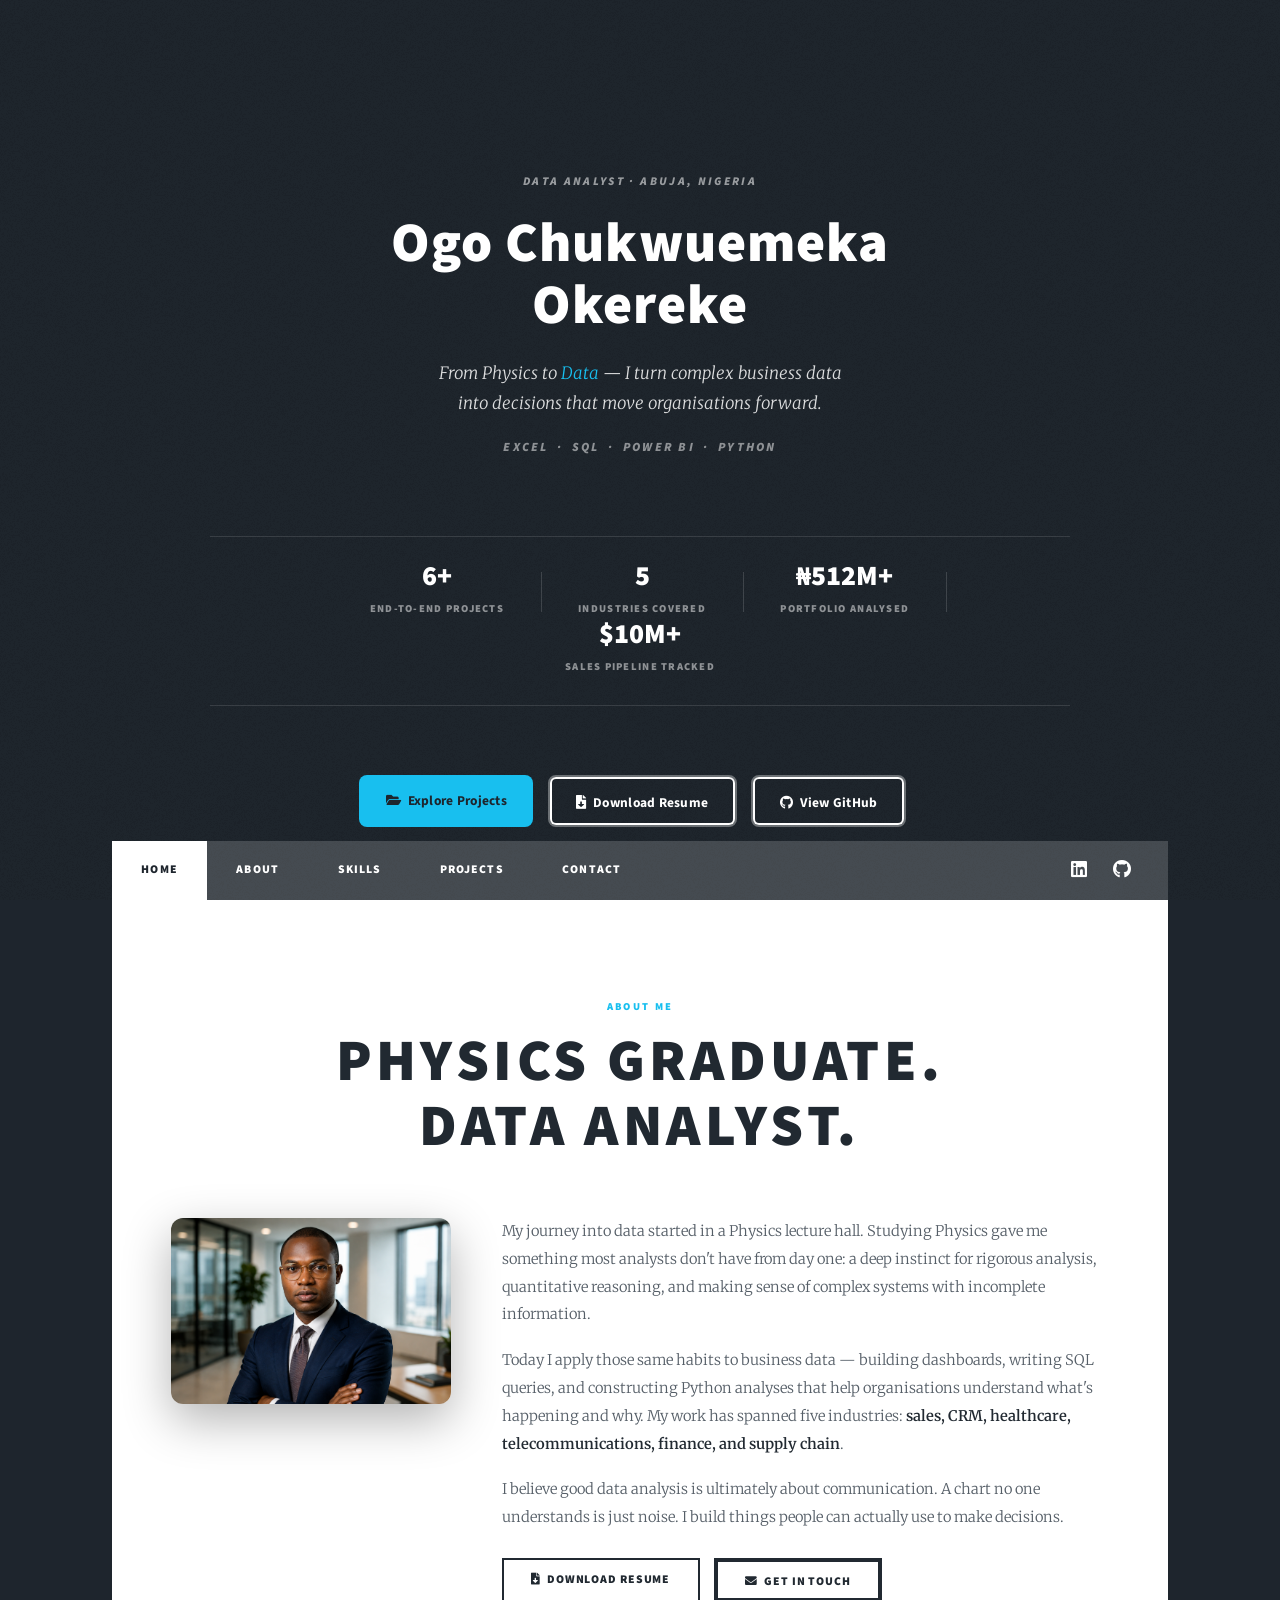
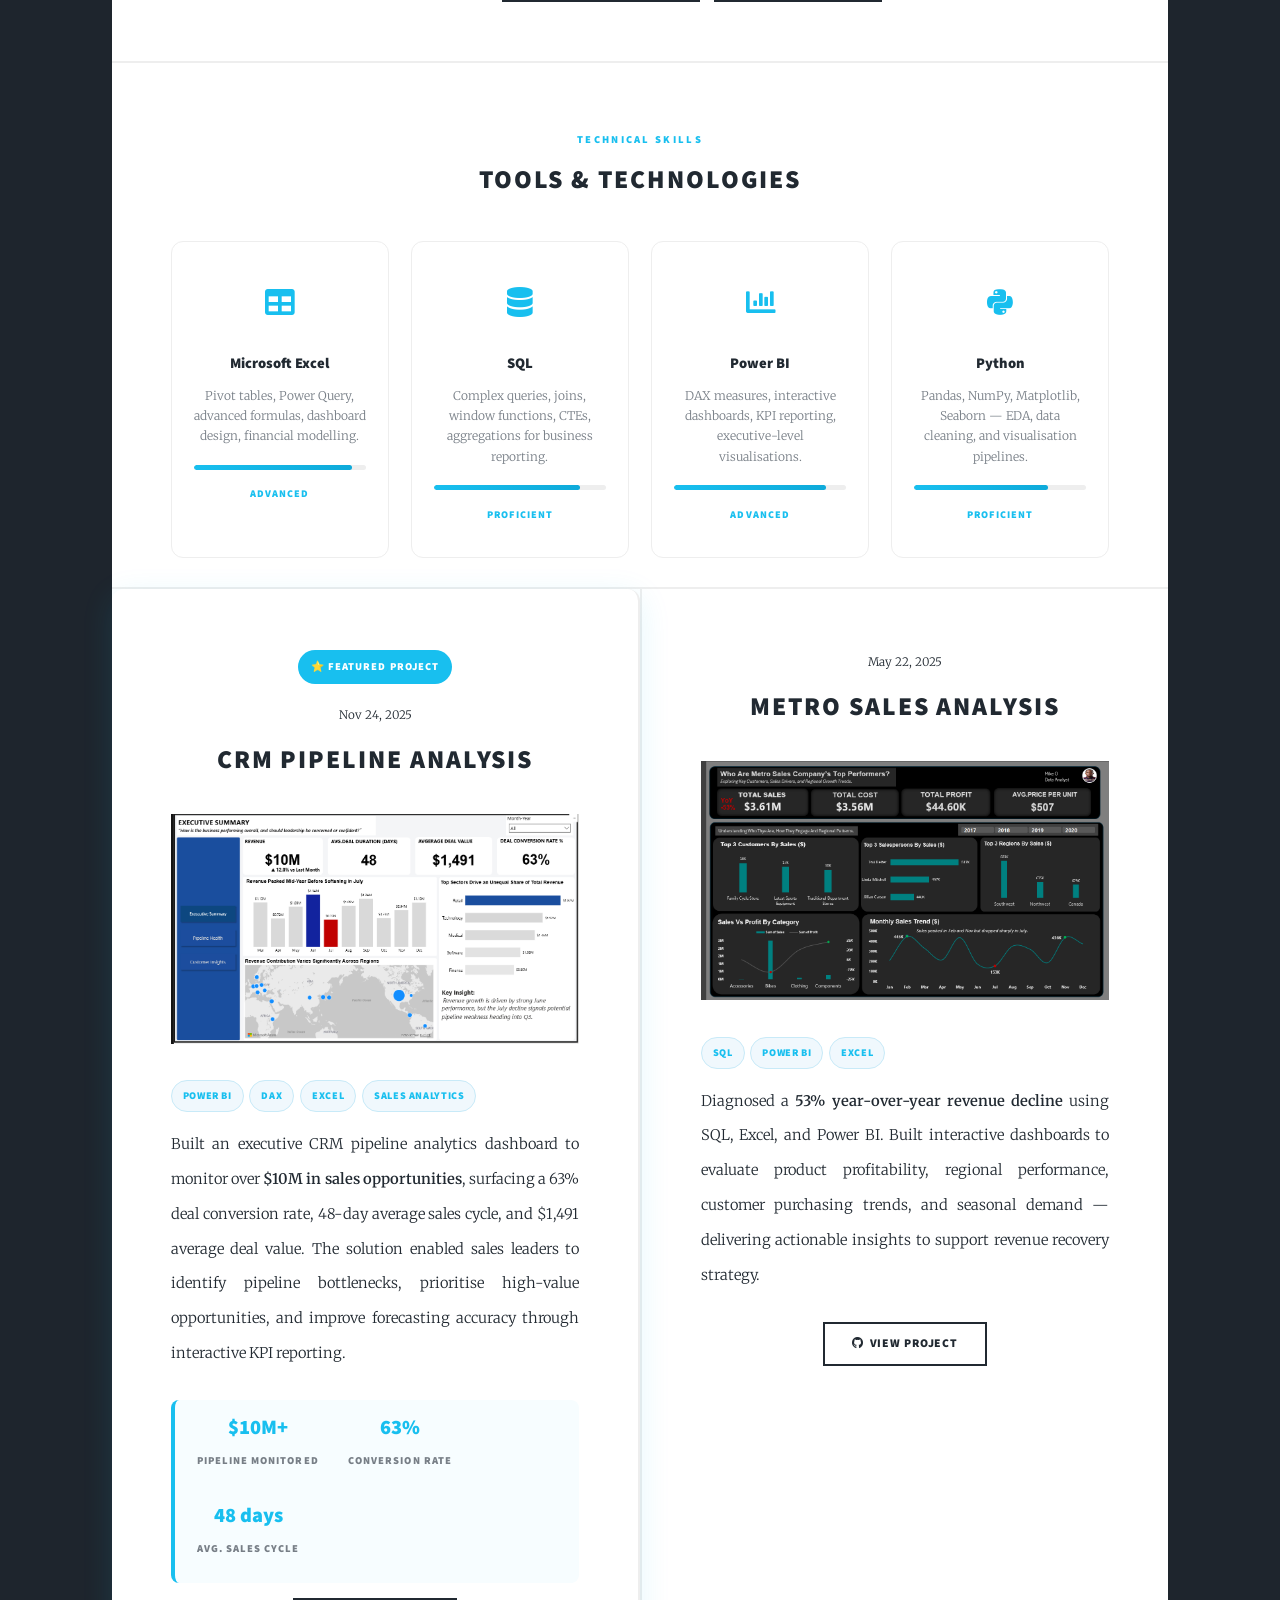
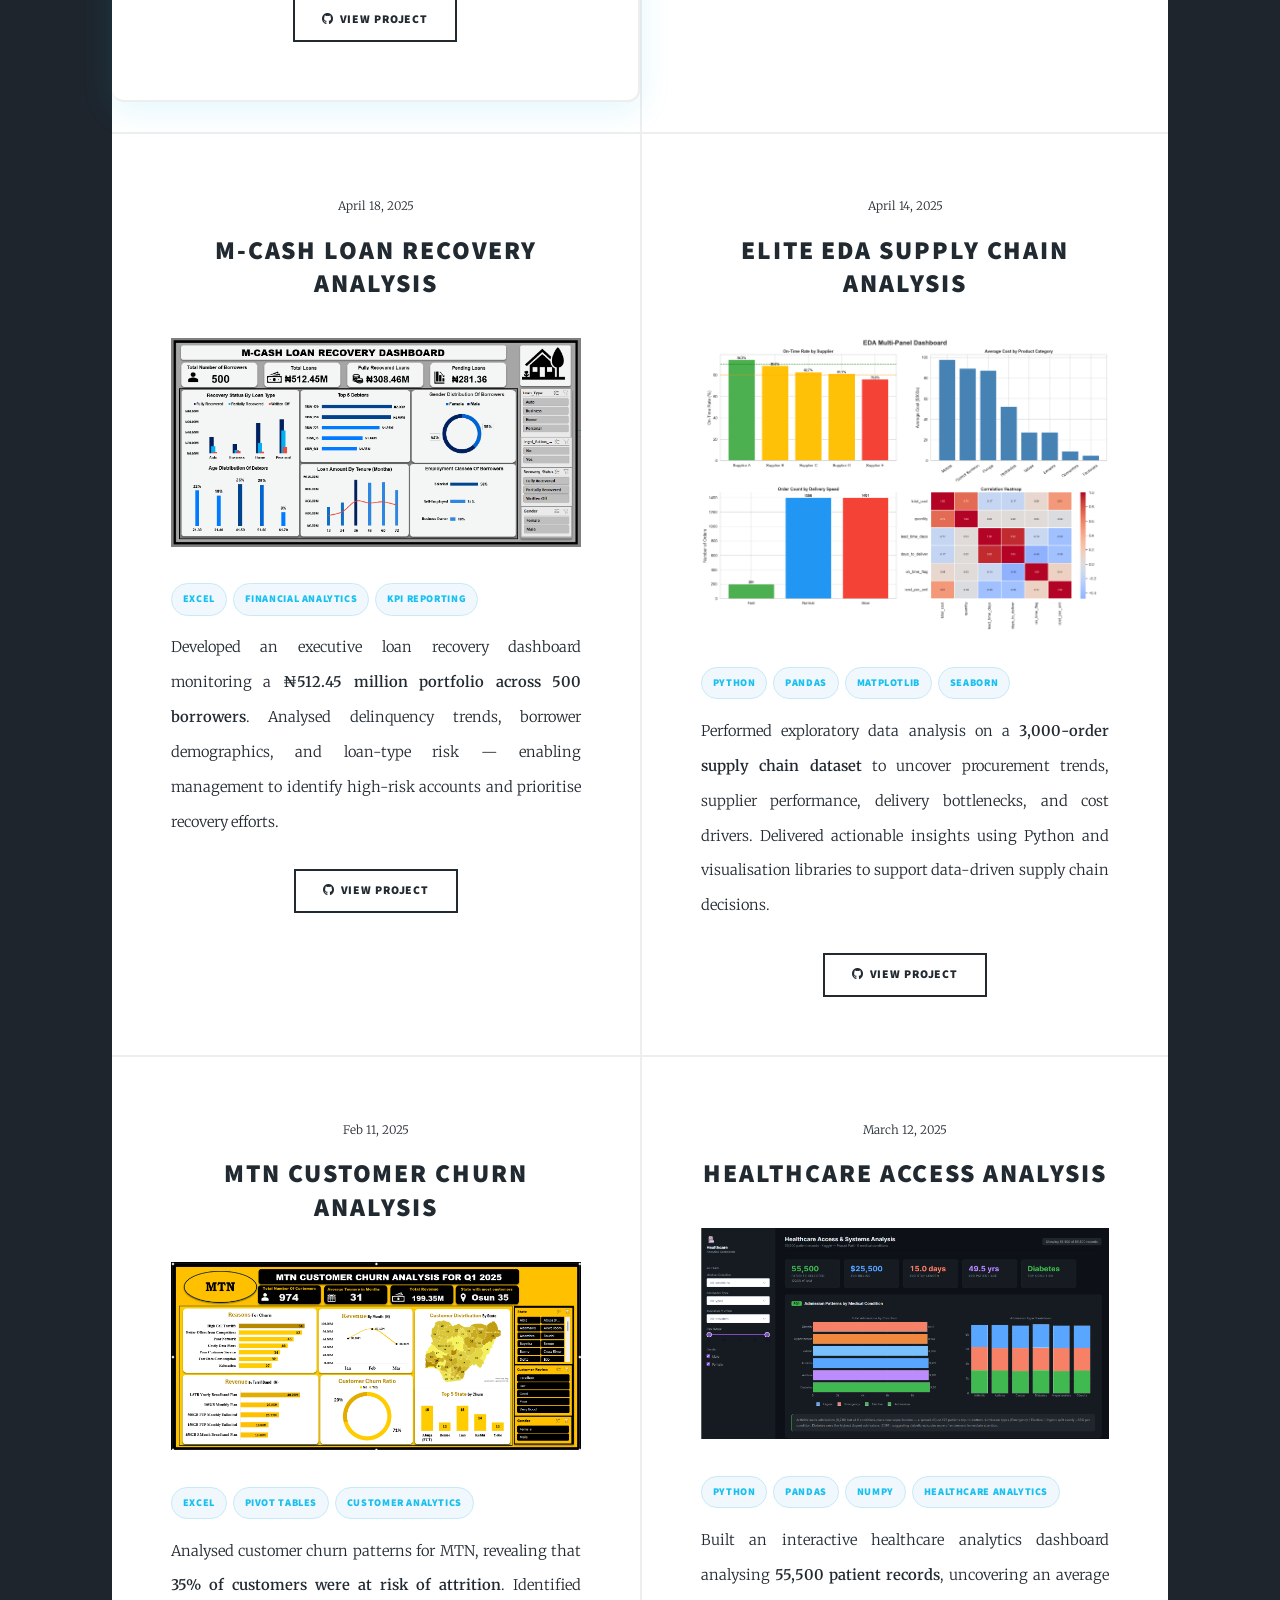
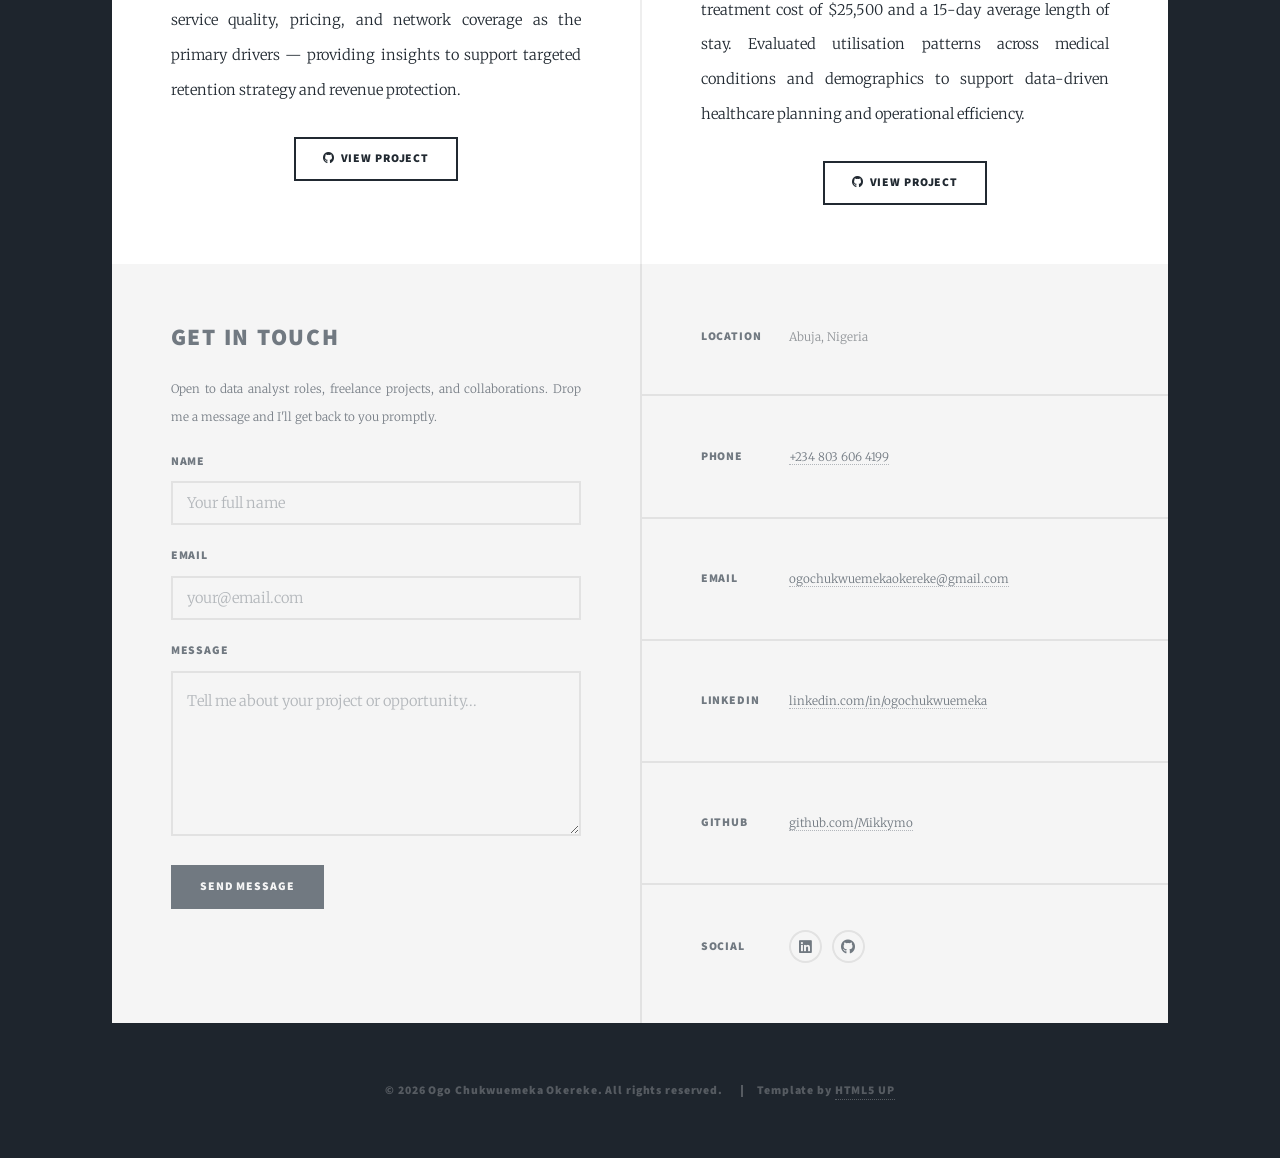
==== commit 02f4551d: "Update healthcare analytics project description" ====
--- a/index.html
+++ b/index.html
@@ -319,7 +319,7 @@
 							<span class="project-tag">NumPy</span>
 							<span class="project-tag">Healthcare Analytics</span>
 						</div>
-						<p>Built an interactive healthcare analytics dashboard analysing <strong>5,500 patient records</strong>, uncovering an average treatment cost of $25,500 and a 15-day average length of stay. Evaluated utilisation patterns across medical conditions and demographics to support data-driven healthcare planning and operational efficiency.</p>
+						<p>Built an interactive healthcare analytics dashboard analysing <strong>55,500 patient records</strong>, uncovering an average treatment cost of $25,500 and a 15-day average length of stay. Evaluated utilisation patterns across medical conditions and demographics to support data-driven healthcare planning and operational efficiency.</p>
 						<ul class="actions special">
 							<li>
 								<a href="https://github.com/Mikkymo/healthcare-access-analysis" class="button" target="_blank">
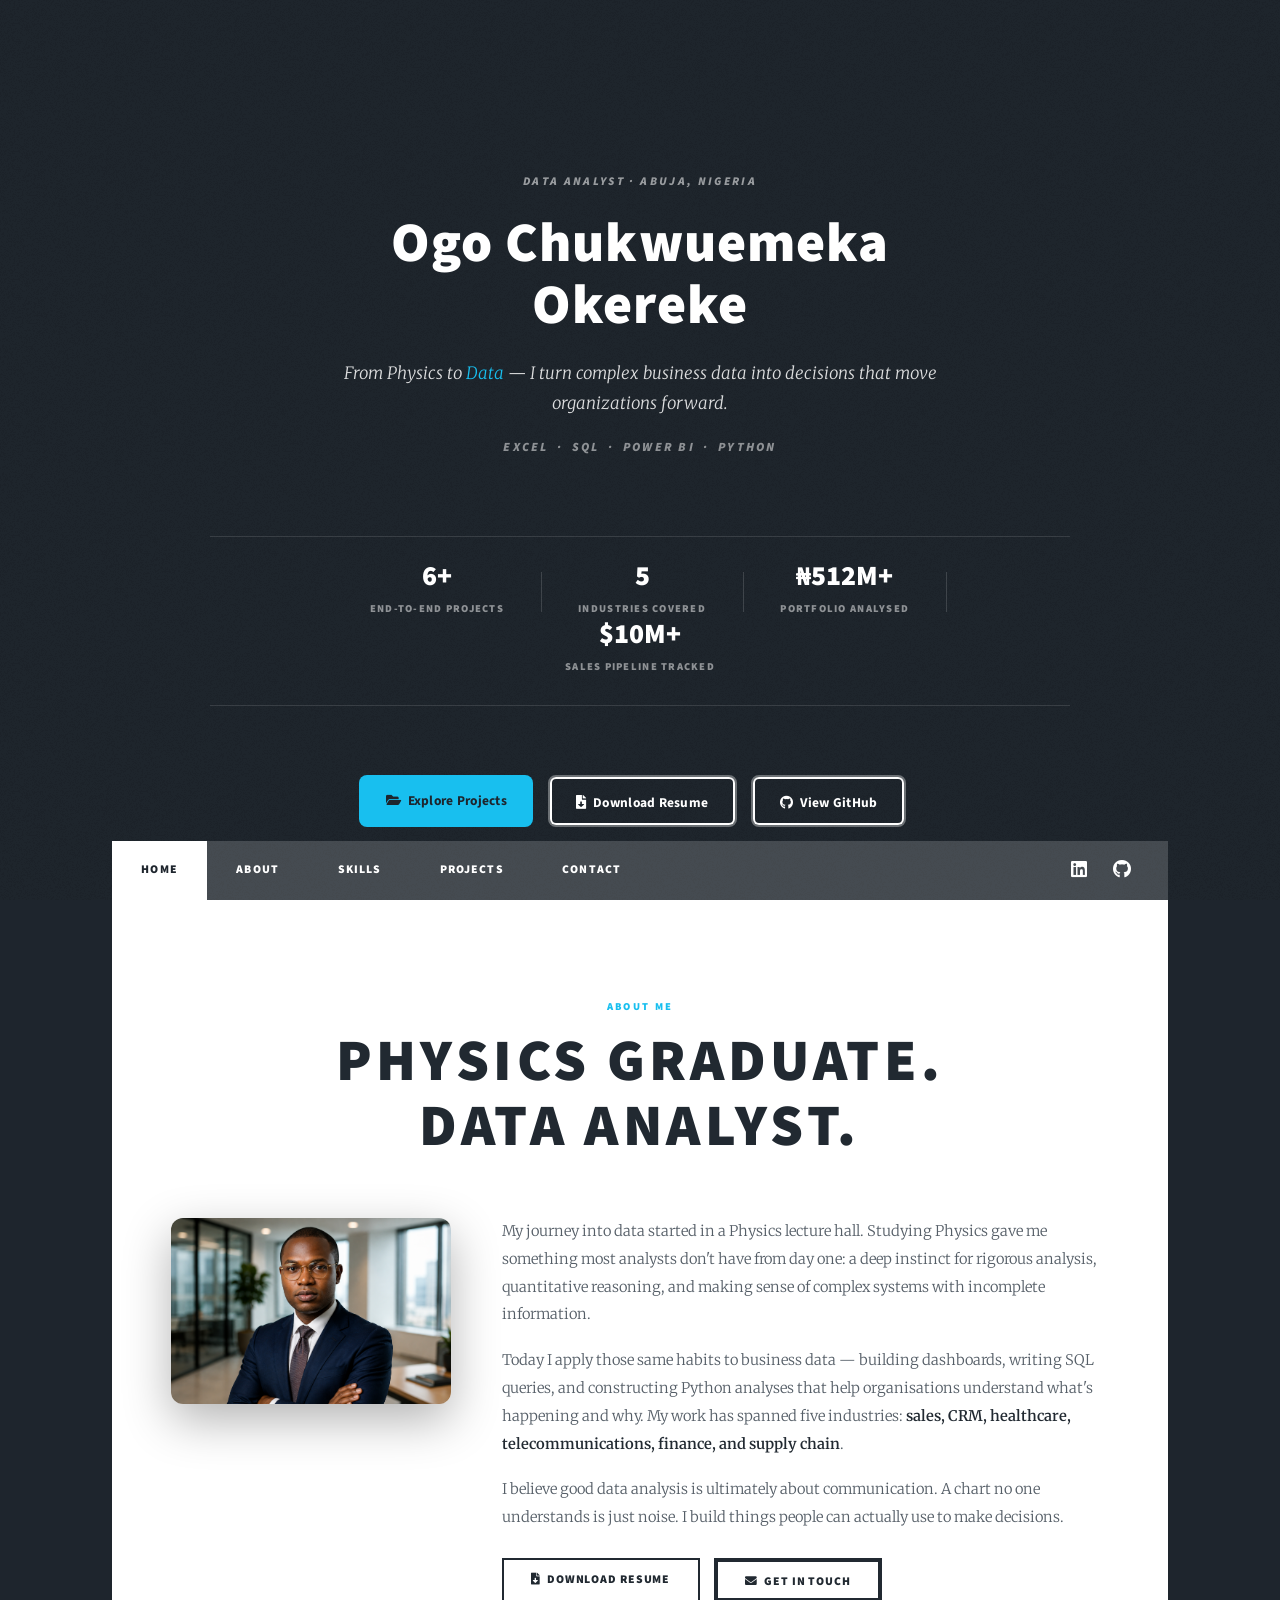
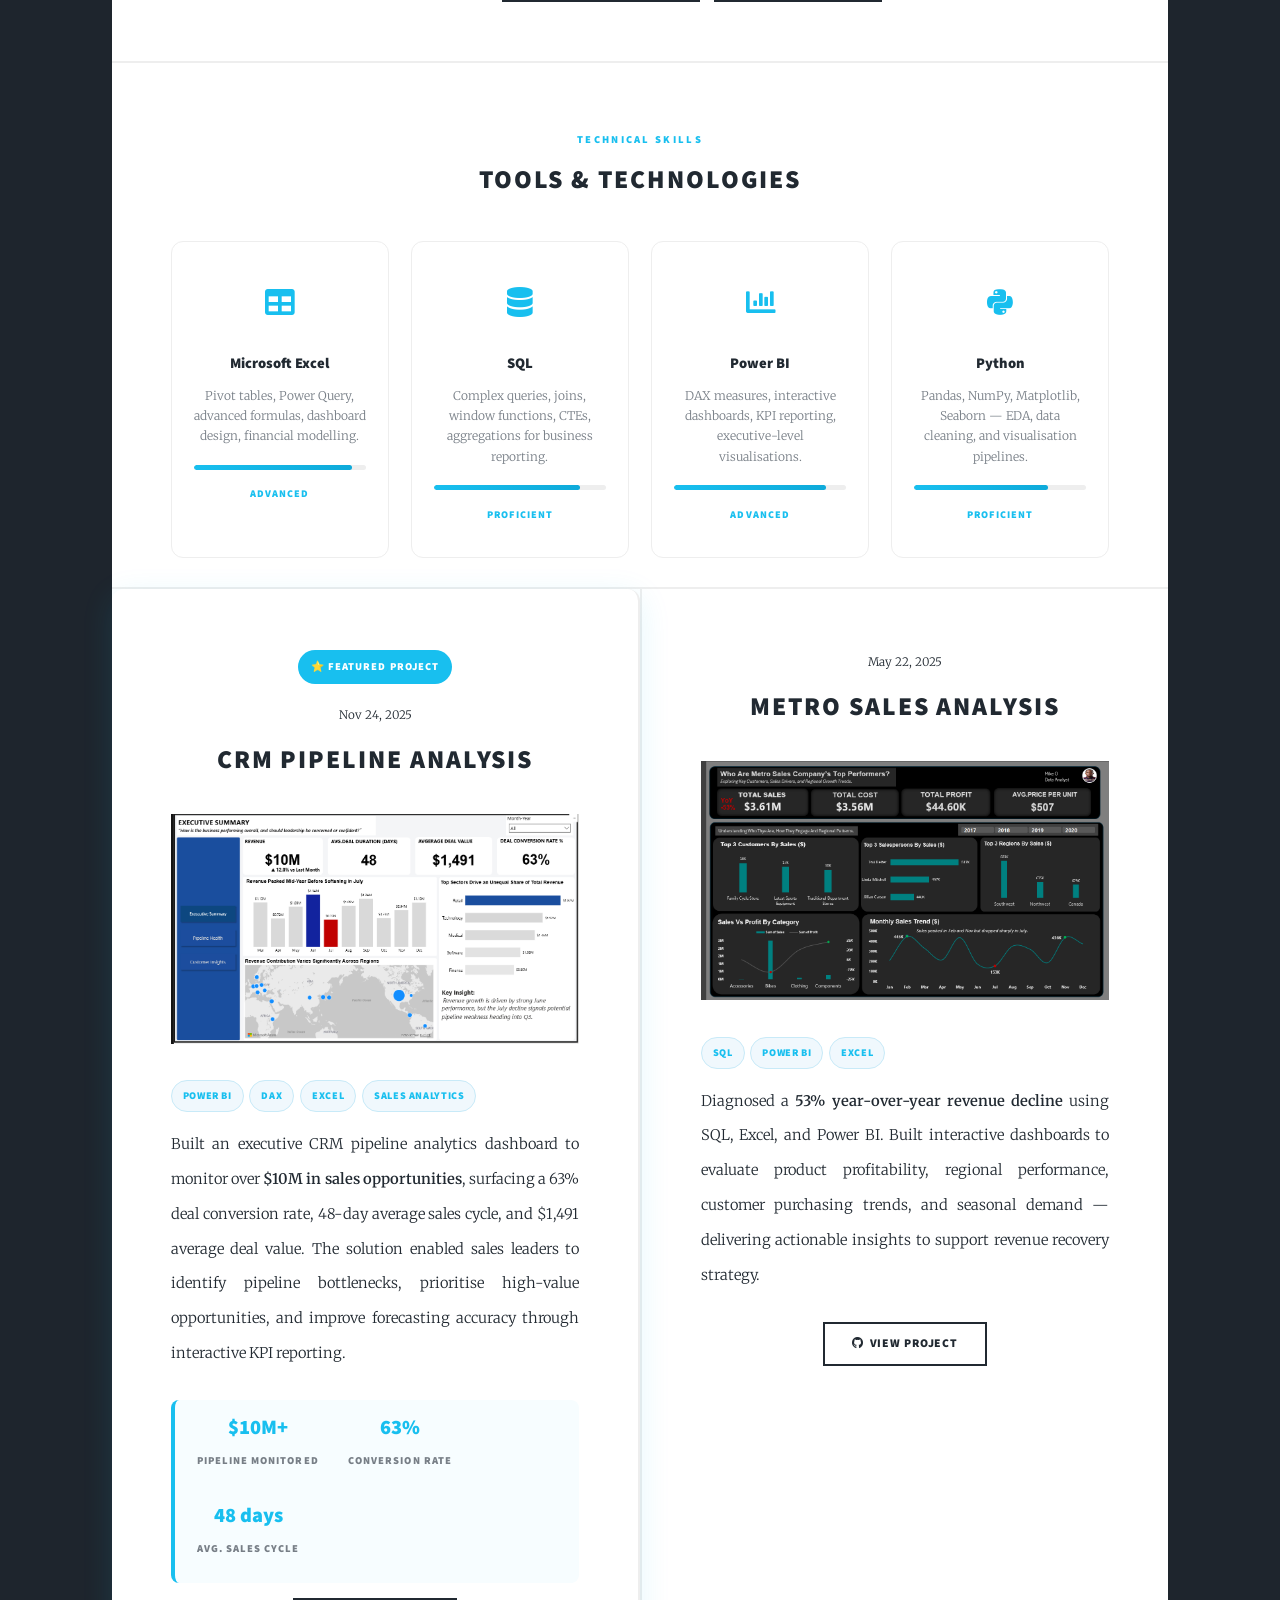
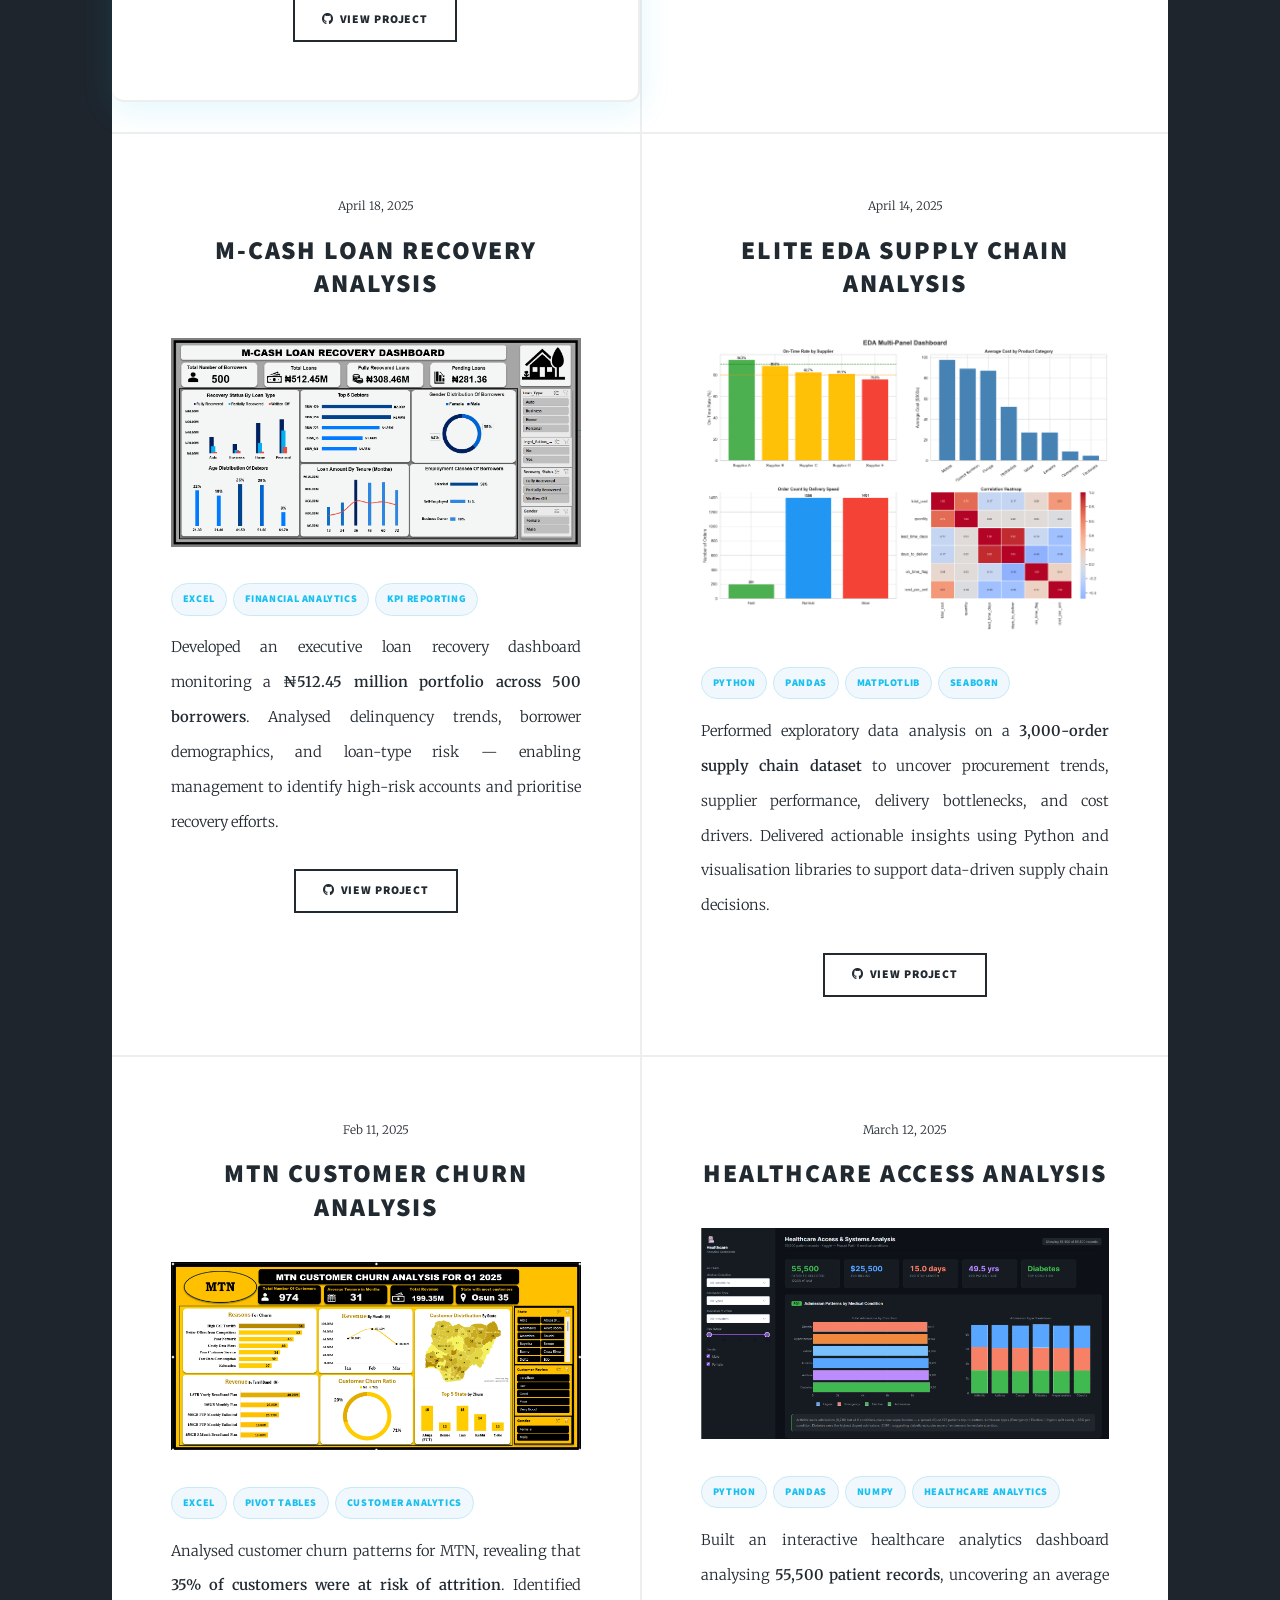
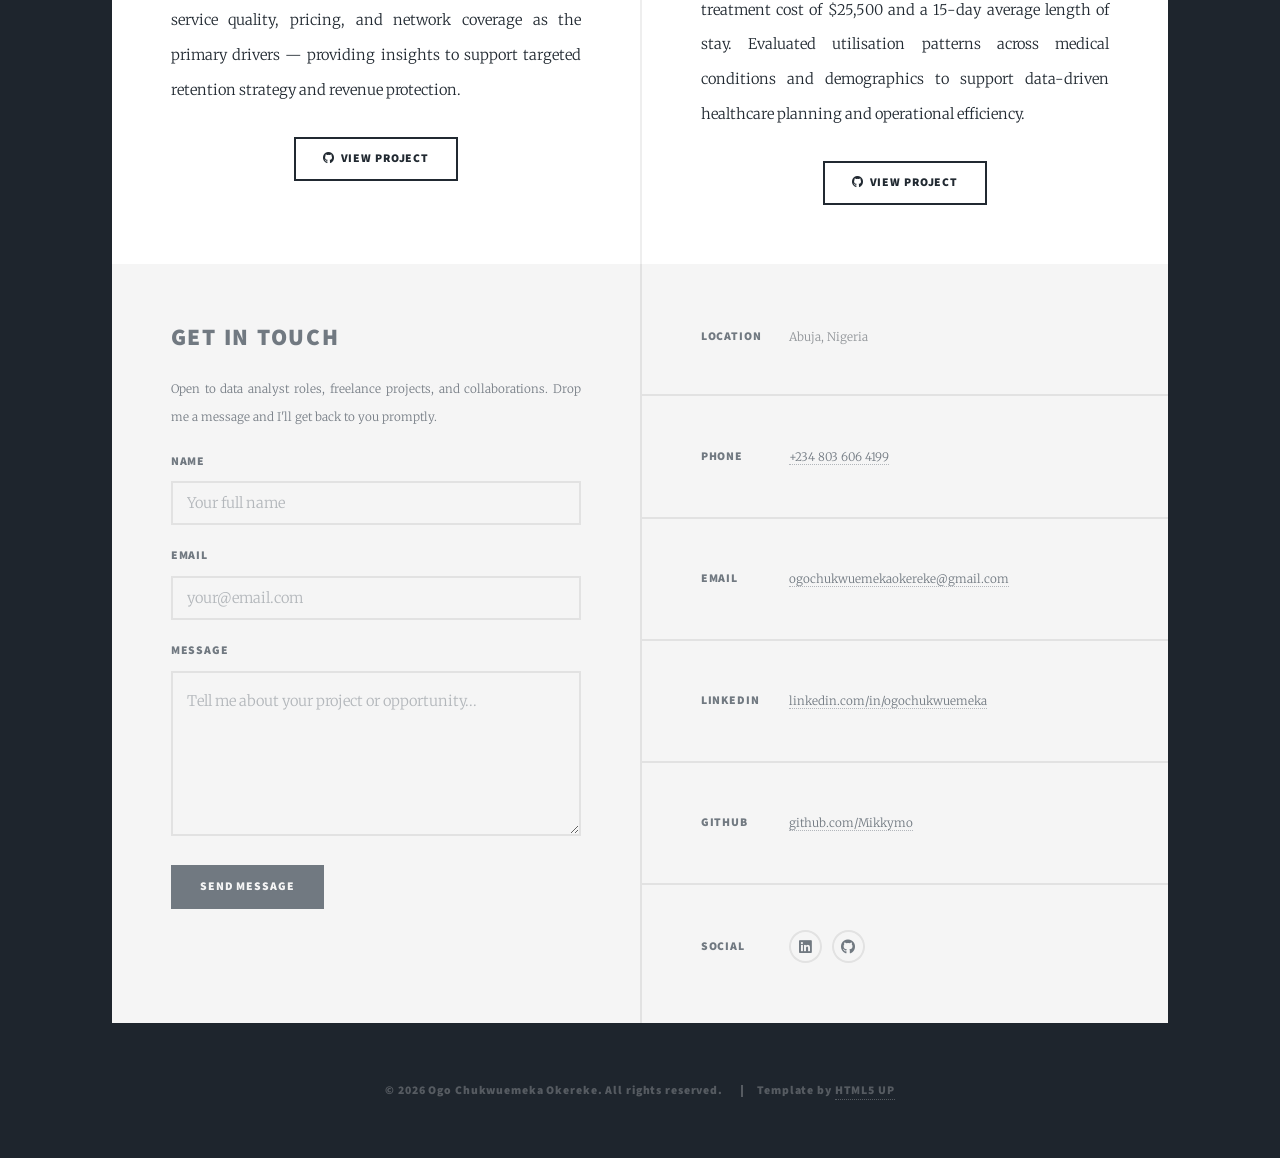
==== commit 3eba7079: "Improve hero intro text spacing on mobile" ====
--- a/index.html
+++ b/index.html
@@ -17,10 +17,9 @@
 				<p class="hero-eyebrow">Data Analyst · Abuja, Nigeria</p>
 				<h1>Ogo Chukwuemeka<br>Okereke</h1>
 
-				<p class="hero-tagline">
-					From Physics to <span class="hero-accent">Data</span> — I turn complex business data<br>into decisions that move organisations forward.
-				</p>
-
+			<p class="hero-tagline">
+				From Physics to <span class="hero-accent">Data</span> — I turn complex business data&nbsp;<span class="line-two">into decisions that move organizations forward.</span>
+			</p>
 				<p class="hero-tools">Excel &nbsp;·&nbsp; SQL &nbsp;·&nbsp; Power BI &nbsp;·&nbsp; Python</p>
 
 				<div class="hero-stats">
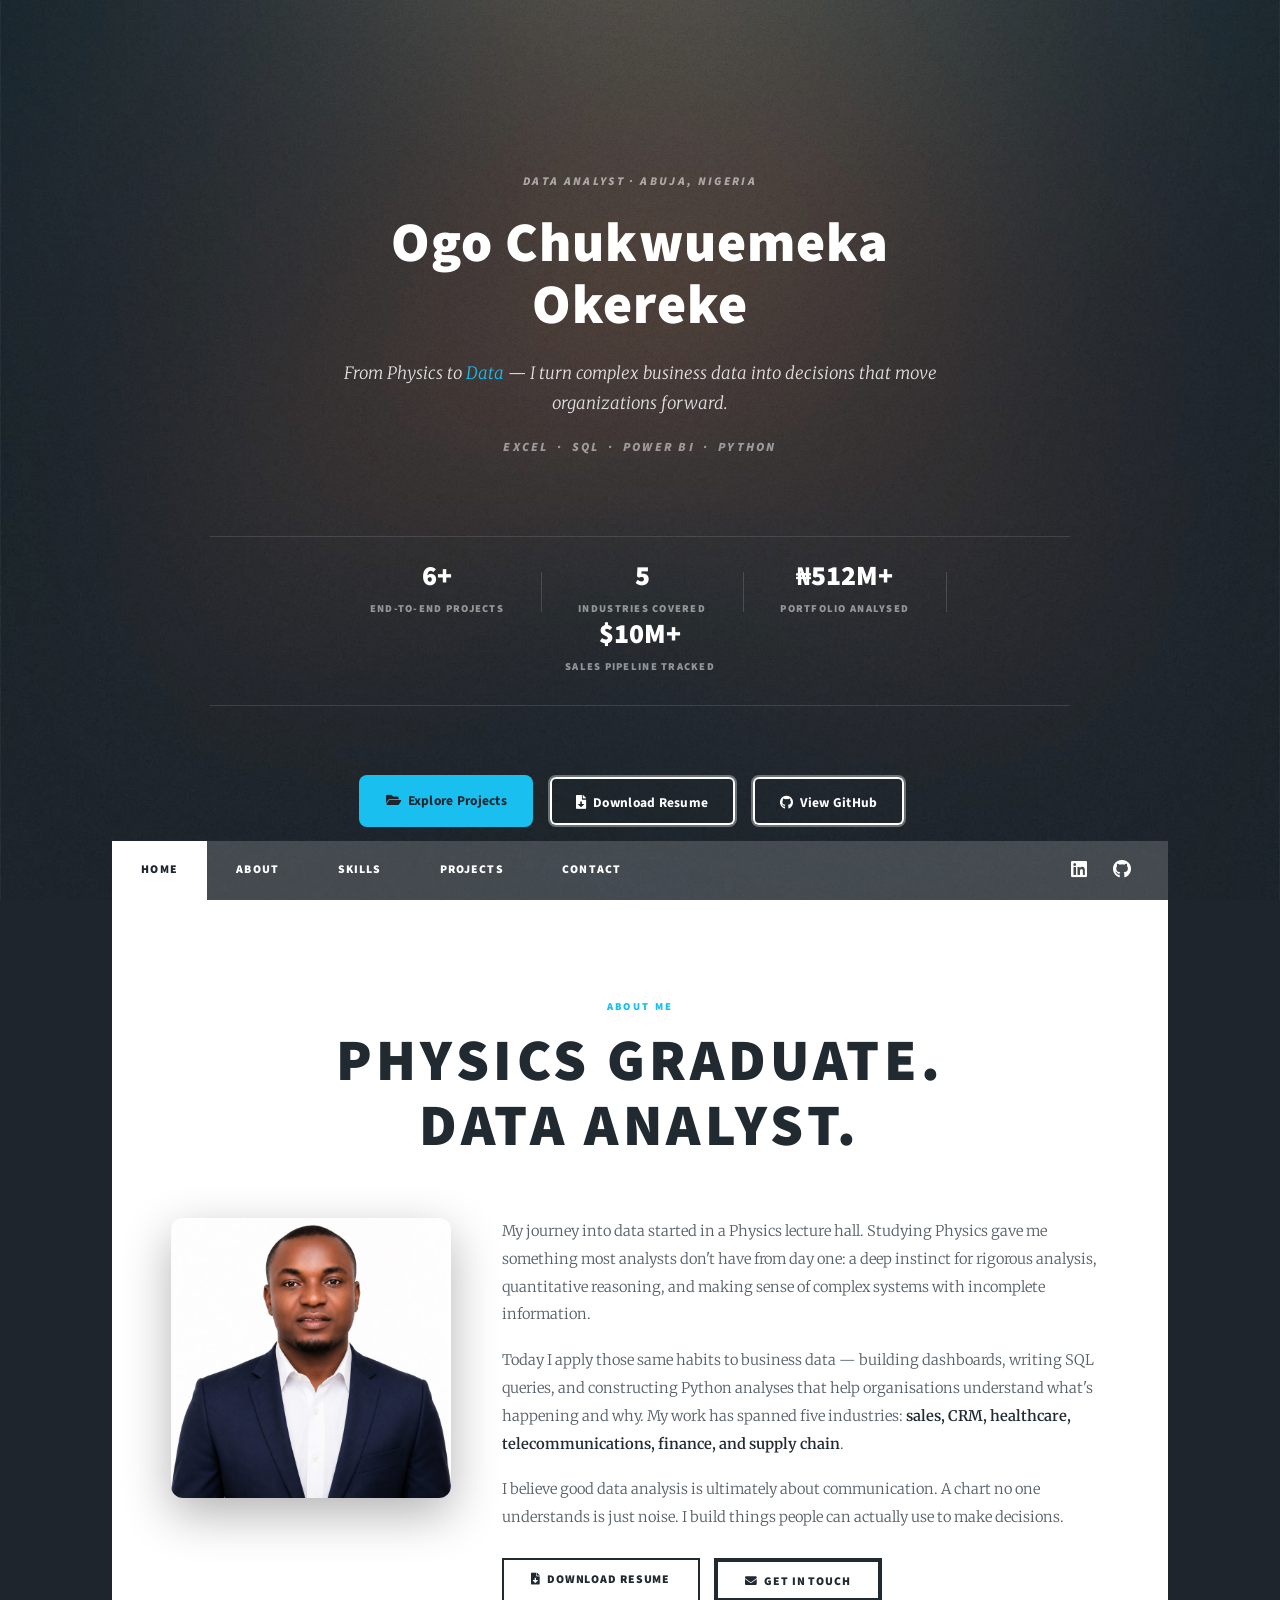
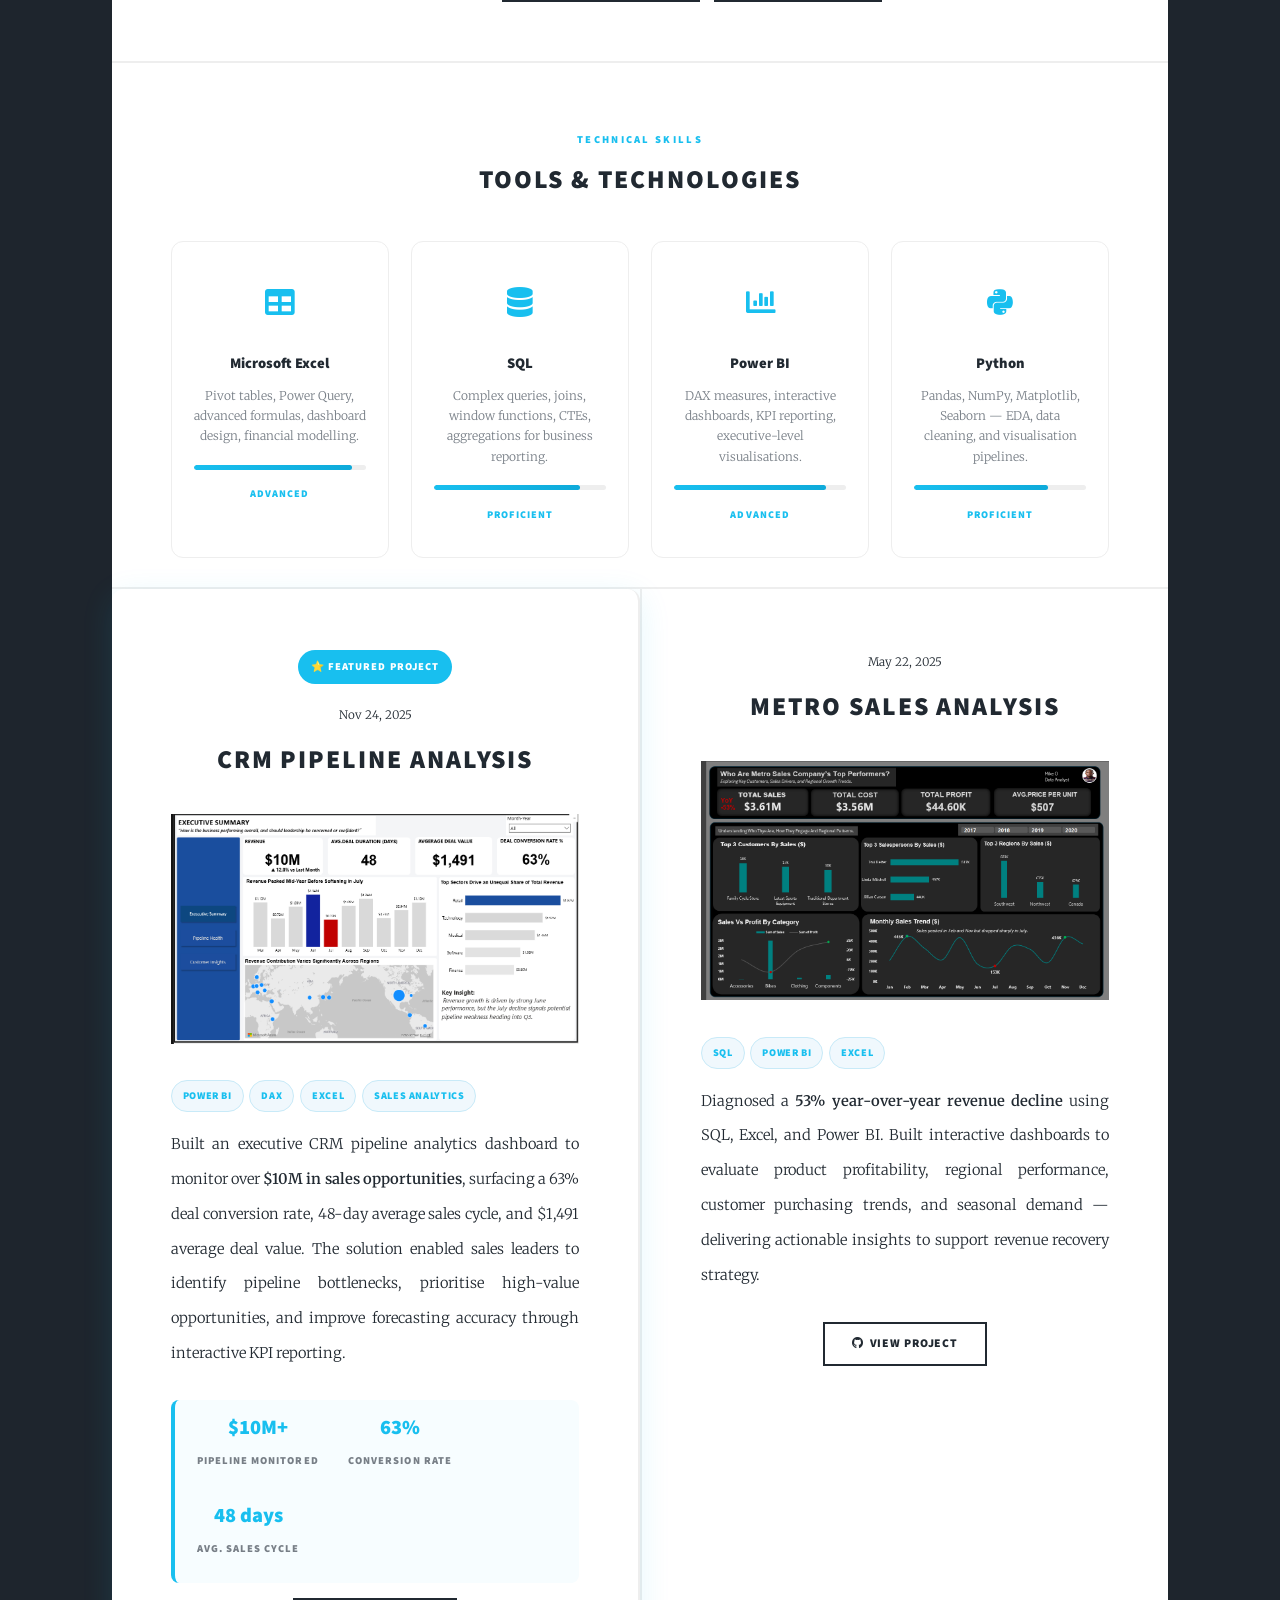
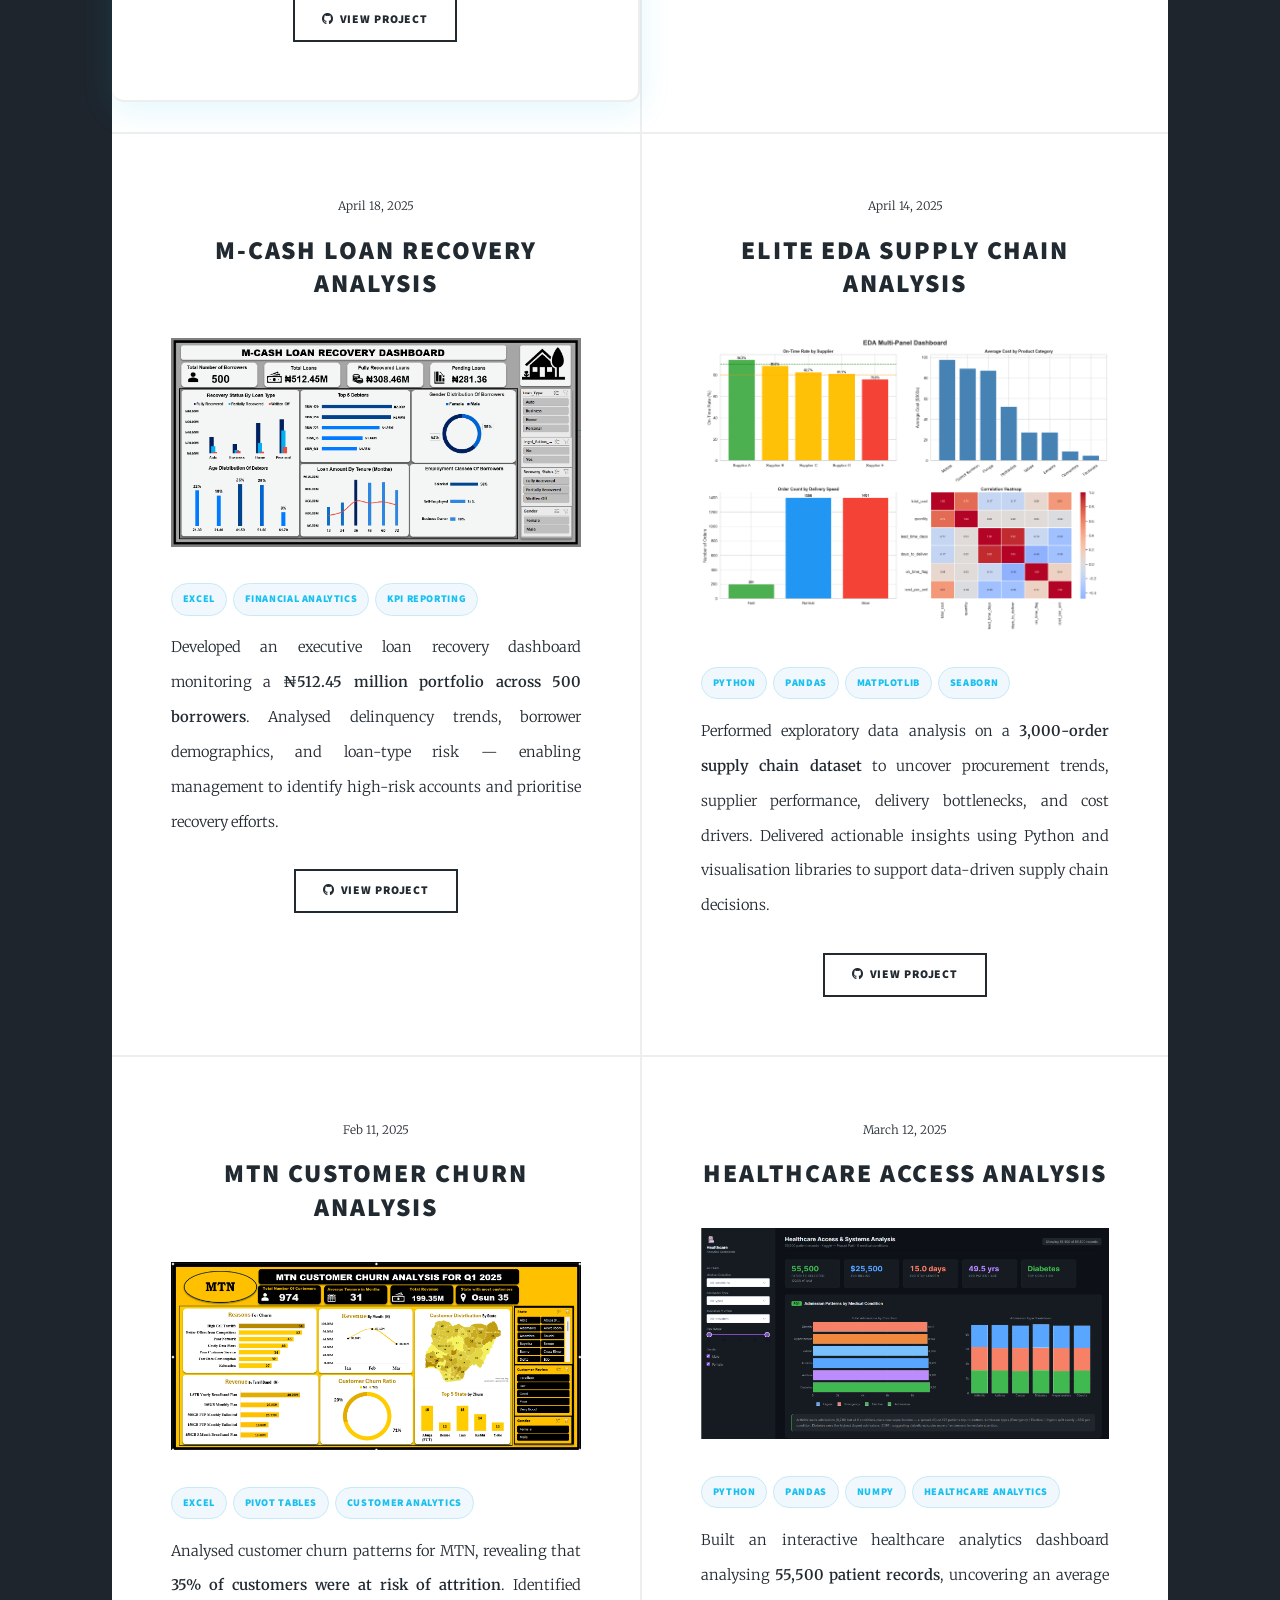
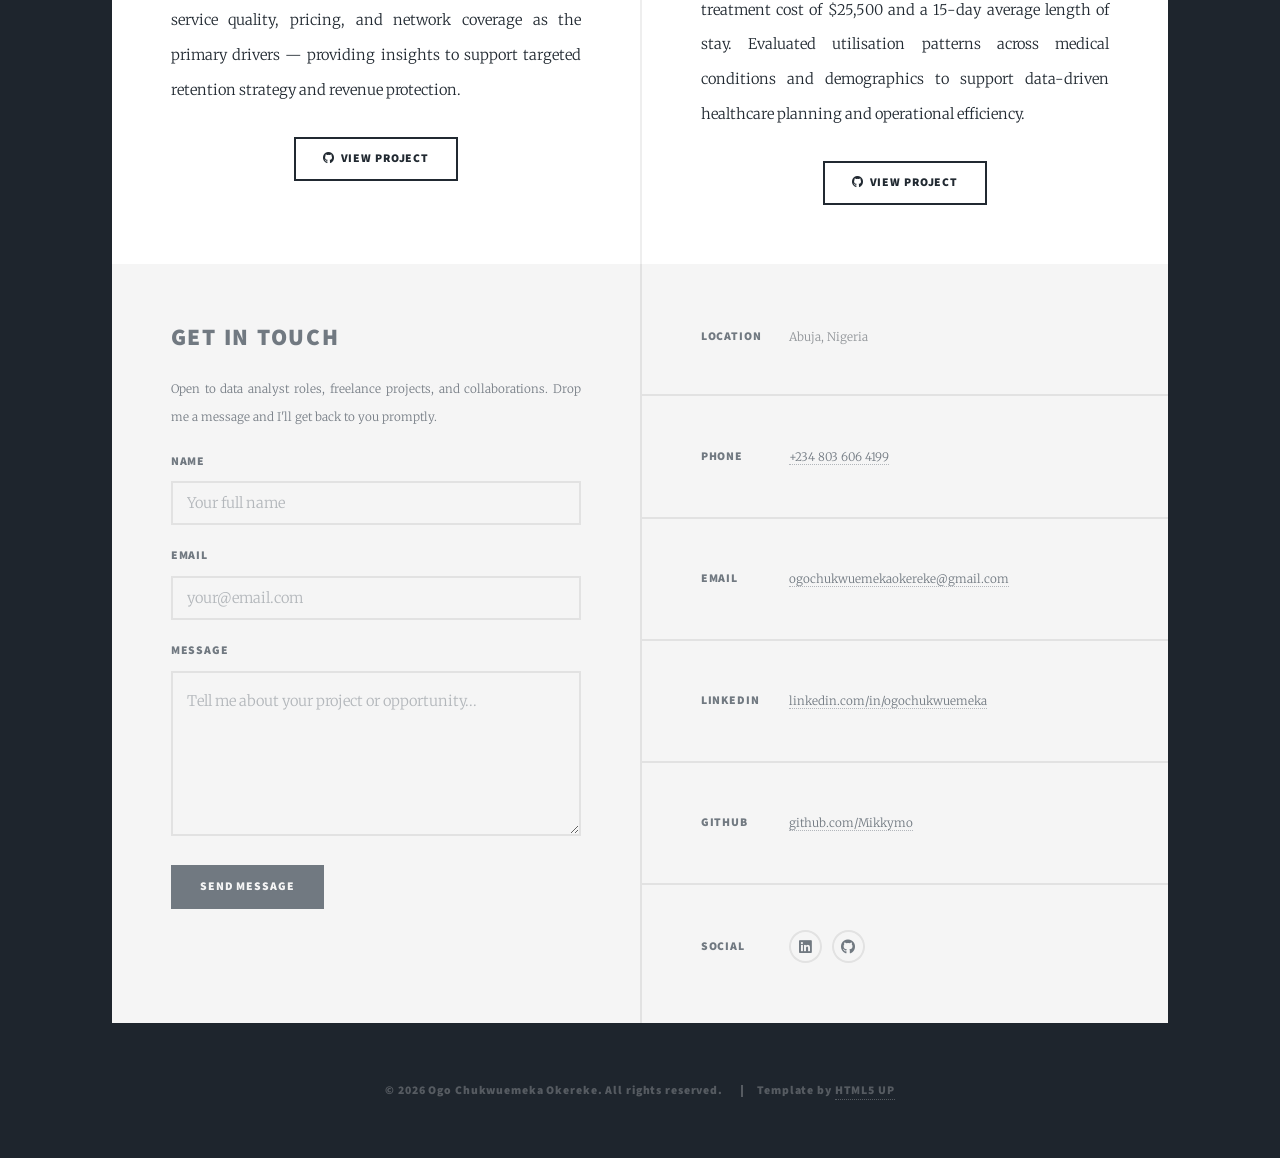
==== commit 5b9dabfe: "Fixed image file extensions and updated portfolio" ====
--- a/index.html
+++ b/index.html
@@ -104,7 +104,7 @@
 
 					<div class="about-grid">
 						<div class="about-photo">
-							<img src="images/profile.jpg.png" alt="Ogo Chukwuemeka Okereke — Data Analyst" />
+							<img src="images/profile.jpg" alt="Ogo Chukwuemeka Okereke — Data Analyst" />
 						</div>
 						<div class="about-text">
 							<p>
@@ -183,7 +183,7 @@
 							<h2><a href="https://github.com/Mikkymo/CRM-Pipeline-Analysis" target="_blank">CRM Pipeline Analysis</a></h2>
 						</header>
 						<a href="https://github.com/Mikkymo/CRM-Pipeline-Analysis" target="_blank" class="image fit">
-							<img src="images/crm-dashboard.jpg.png" alt="CRM Pipeline Analytics Dashboard showing $10M+ in sales opportunities" />
+							<img src="images/crm-dashboard.png" alt="CRM Pipeline Analytics Dashboard showing $10M+ in sales opportunities" />
 						</a>
 						<div class="project-meta">
 							<span class="project-tag">Power BI</span>
@@ -213,7 +213,7 @@
 							<h2><a href="https://github.com/Mikkymo/metro-sales-analysis" target="_blank">Metro Sales Analysis</a></h2>
 						</header>
 						<a href="https://github.com/Mikkymo/metro-sales-analysis" target="_blank" class="image fit">
-							<img src="images/metro-sales-dashboard.jpg.png" alt="Metro Sales Dashboard" />
+							<img src="images/metro-sales-dashboard.png" alt="Metro Sales Dashboard" />
 						</a>
 						<div class="project-meta">
 							<span class="project-tag">SQL</span>
@@ -237,7 +237,7 @@
 							<h2><a href="https://github.com/Mikkymo/M-Cash-Loan-Recovery-Analysis" target="_blank">M-Cash Loan Recovery Analysis</a></h2>
 						</header>
 						<a href="https://github.com/Mikkymo/M-Cash-Loan-Recovery-Analysis" target="_blank" class="image fit">
-							<img src="images/loan-recovery-dashboard.jpg.png" alt="M-Cash Loan Recovery Dashboard" />
+							<img src="images/loan-recovery-dashboard.png" alt="M-Cash Loan Recovery Dashboard" />
 						</a>
 						<div class="project-meta">
 							<span class="project-tag">Excel</span>
@@ -286,7 +286,7 @@
 							<h2><a href="https://github.com/Mikkymo/MTN-Customer-Churn-Analysis-" target="_blank">MTN Customer Churn Analysis</a></h2>
 						</header>
 						<a href="https://github.com/Mikkymo/MTN-Customer-Churn-Analysis-" target="_blank" class="image fit">
-							<img src="images/MTN-Custmoer-Churn.jpg.png" alt="MTN Customer Churn Dashboard" />
+							<img src="images/MTN-Custmoer-Churn.png" alt="MTN Customer Churn Dashboard" />
 						</a>
 						<div class="project-meta">
 							<span class="project-tag">Excel</span>
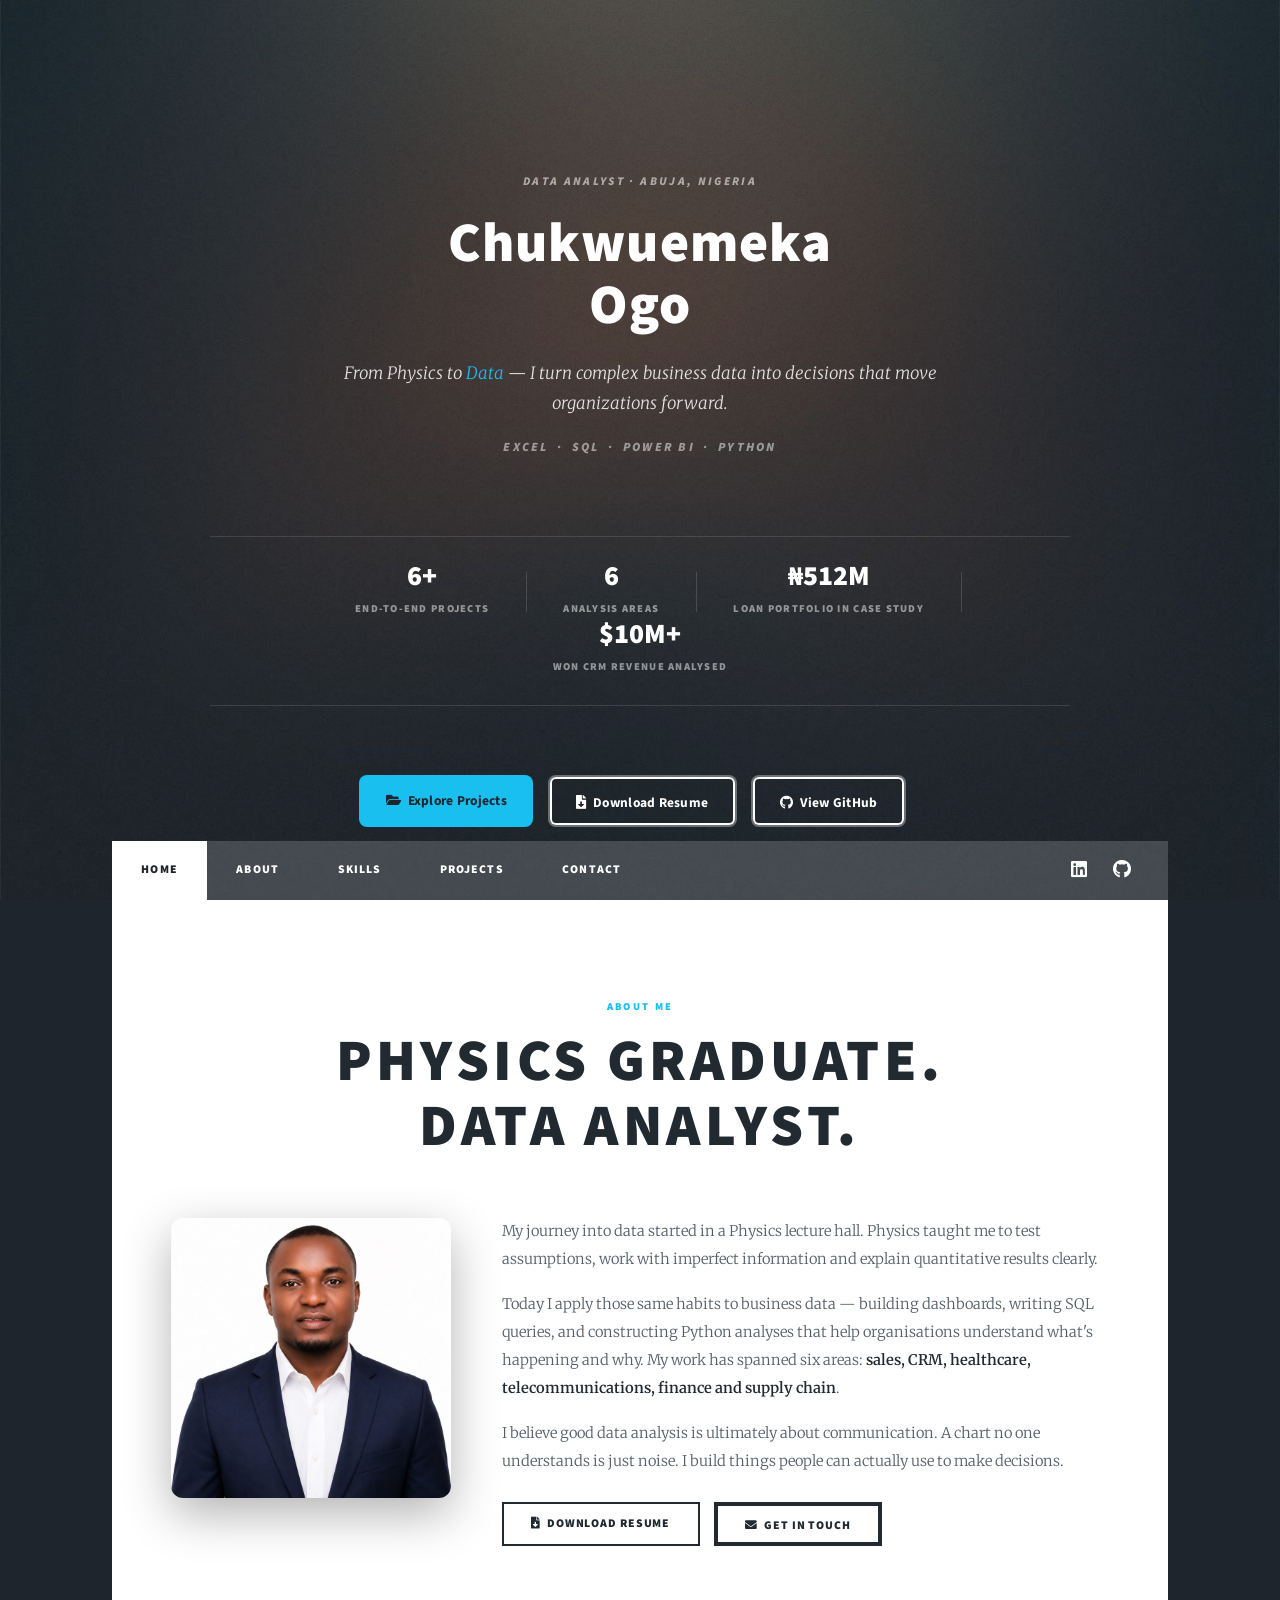
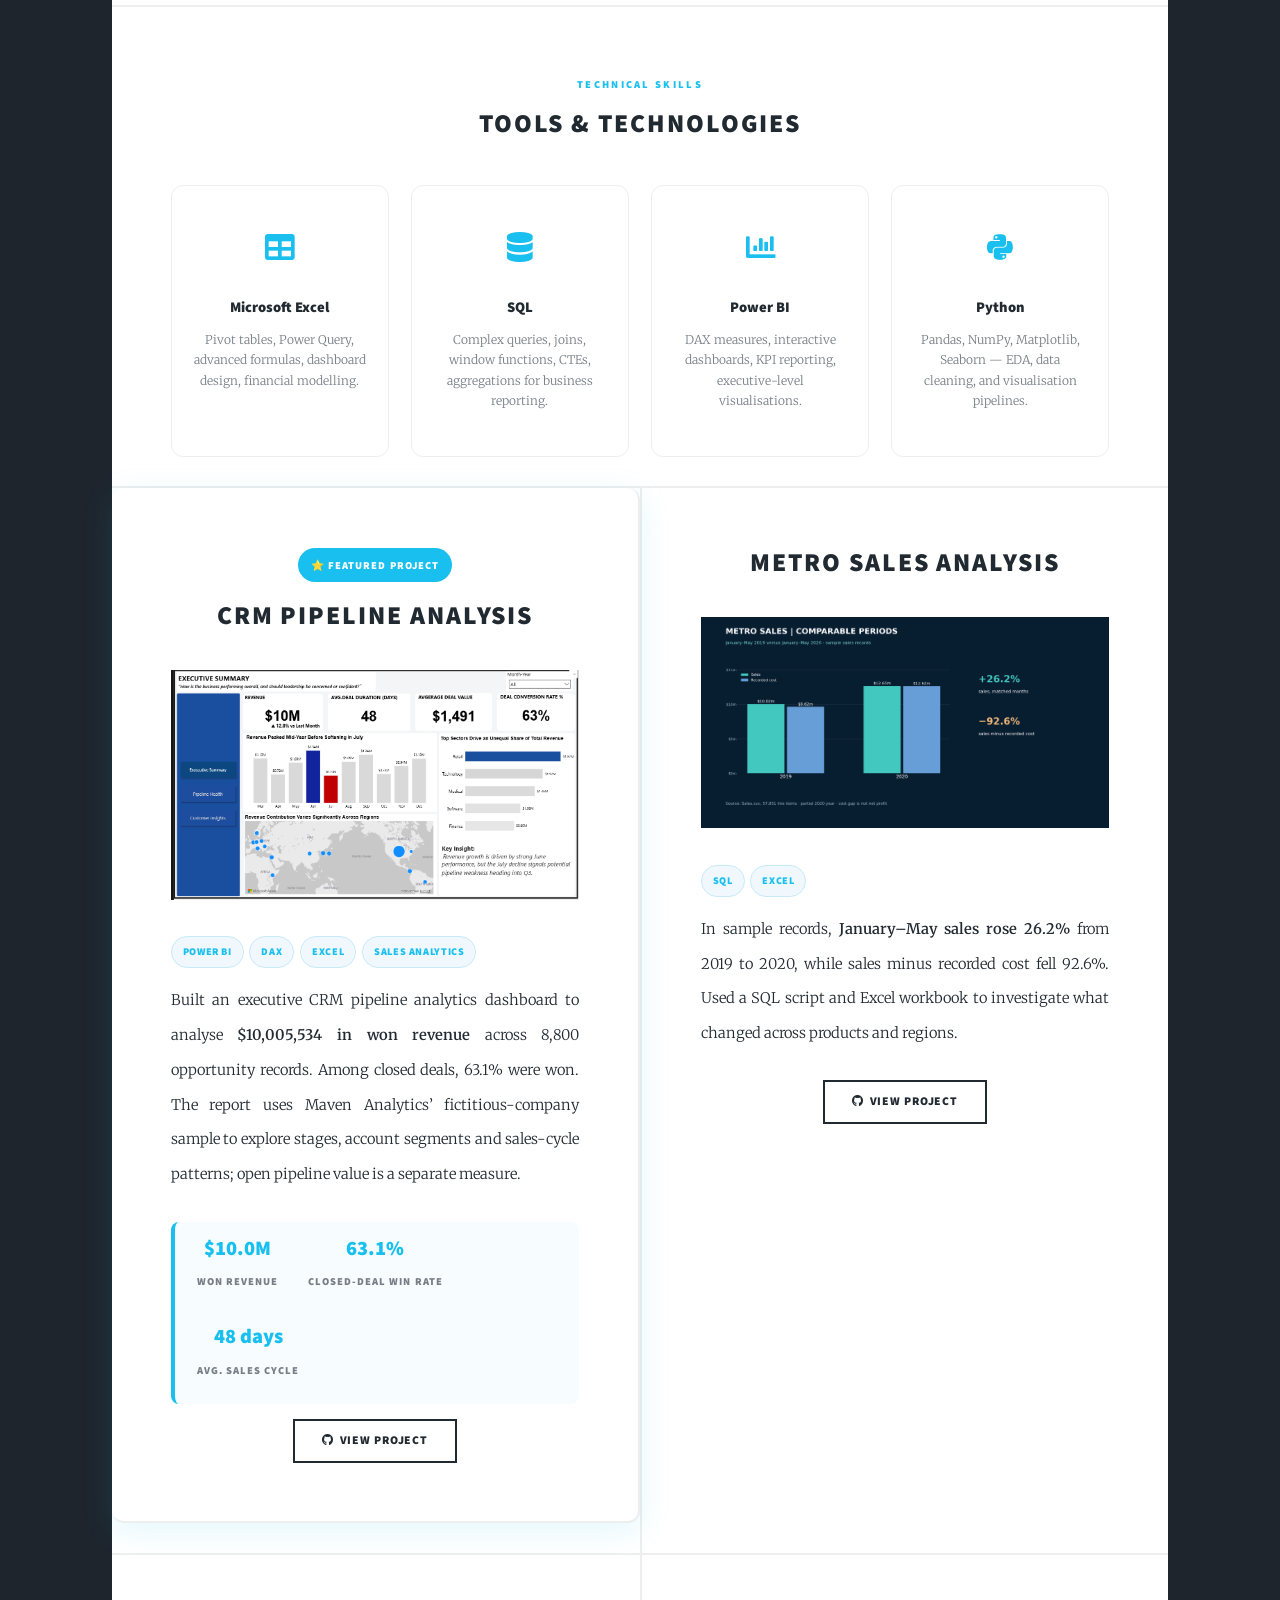
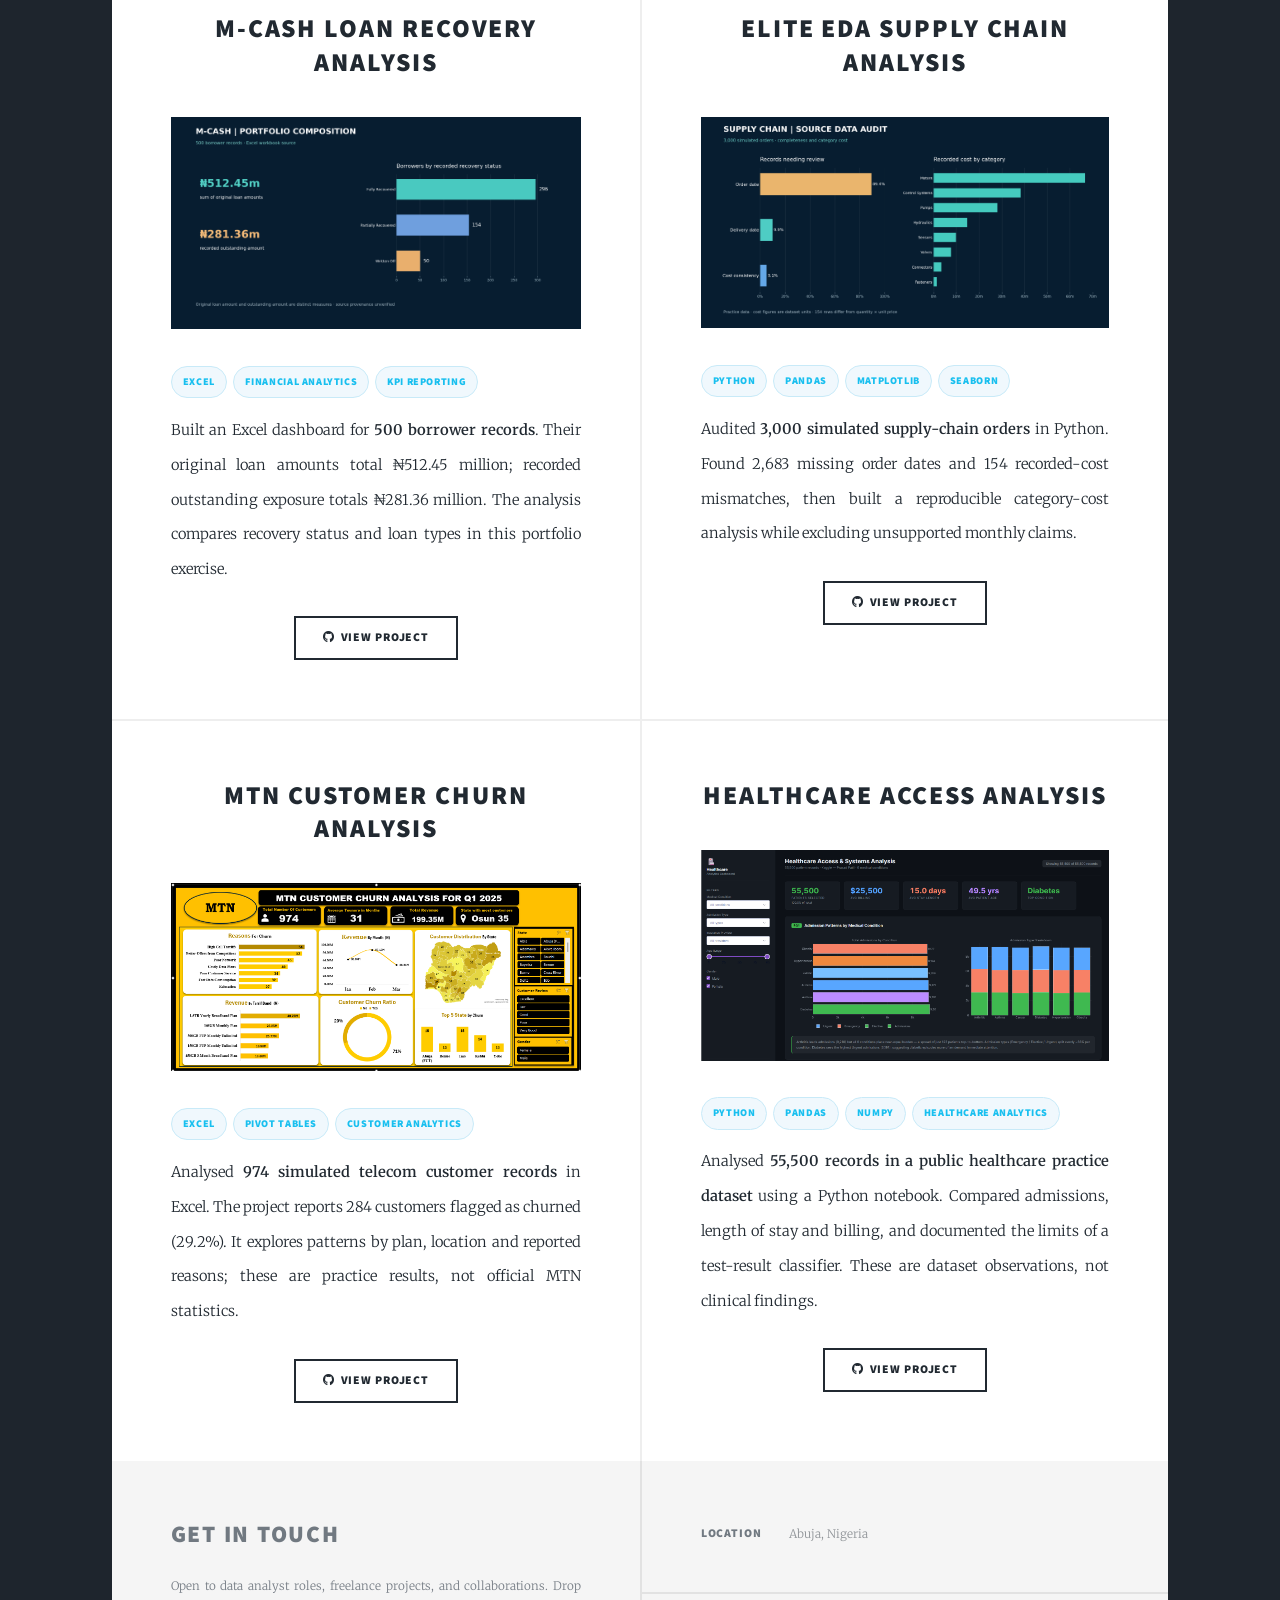
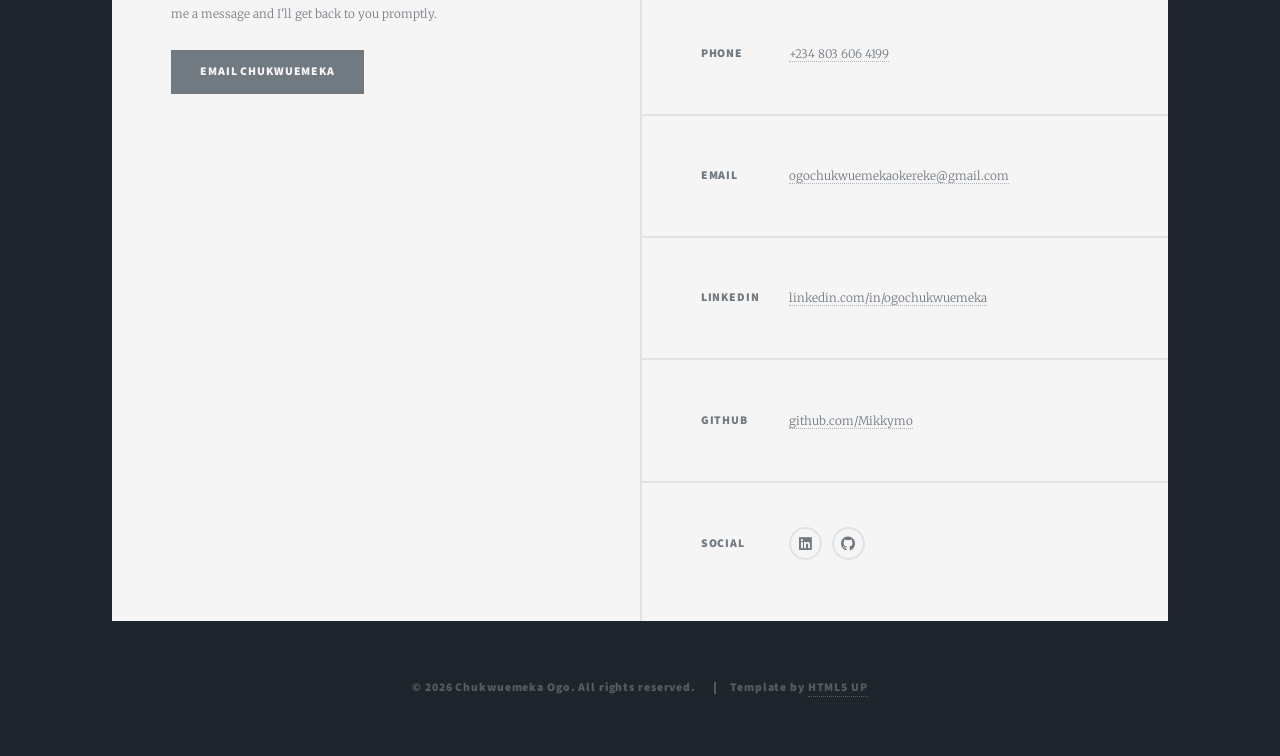
==== commit 76684057: "Refresh portfolio presentation and verify project claims" ====
--- a/index.html
+++ b/index.html
@@ -1,10 +1,10 @@
 <!DOCTYPE HTML>
 <html>
 	<head>
-		<title>Ogo Chukwuemeka Okereke | Data Analyst</title>
+		<title>Chukwuemeka Ogo | Data Analyst</title>
 		<meta charset="utf-8" />
 		<meta name="viewport" content="width=device-width, initial-scale=1, user-scalable=no" />
-		<meta name="description" content="Data Analyst portfolio of Ogo Chukwuemeka Okereke — transforming business data into actionable insights with Excel, SQL, Power BI, and Python." />
+		<meta name="description" content="Data Analyst portfolio of Chukwuemeka Ogo — transforming business data into actionable insights with Excel, SQL, Power BI, and Python." />
 		<link rel="stylesheet" href="assets/css/main.css" />
 		<noscript><link rel="stylesheet" href="assets/css/noscript.css" /></noscript>
 	</head>
@@ -15,7 +15,7 @@
 			<!-- ========== INTRO / HERO ========== -->
 			<div id="intro">
 				<p class="hero-eyebrow">Data Analyst · Abuja, Nigeria</p>
-				<h1>Ogo Chukwuemeka<br>Okereke</h1>
+				<h1>Chukwuemeka<br>Ogo</h1>
 
 			<p class="hero-tagline">
 				From Physics to <span class="hero-accent">Data</span> — I turn complex business data&nbsp;<span class="line-two">into decisions that move organizations forward.</span>
@@ -29,18 +29,18 @@
 					</div>
 					<div class="hero-stat-divider"></div>
 					<div class="hero-stat">
-						<strong>5</strong>
-						<span>Industries Covered</span>
+						<strong>6</strong>
+						<span>Analysis Areas</span>
 					</div>
 					<div class="hero-stat-divider"></div>
 					<div class="hero-stat">
-						<strong>₦512M+</strong>
-						<span>Portfolio Analysed</span>
+						<strong>₦512M</strong>
+						<span>Loan Portfolio in Case Study</span>
 					</div>
 					<div class="hero-stat-divider"></div>
 					<div class="hero-stat">
 						<strong>$10M+</strong>
-						<span>Sales Pipeline Tracked</span>
+						<span>Won CRM Revenue Analysed</span>
 					</div>
 				</div>
 
@@ -51,7 +51,7 @@
 						</a>
 					</li>
 					<li>
-						<a href="resume.pdf" class="button large outline" target="_blank">
+						<a href="resume.pdf" class="button large outline" target="_blank" rel="noopener noreferrer">
 							<i class="fas fa-file-download"></i>&nbsp; Download Resume
 						</a>
 					</li>
@@ -66,7 +66,7 @@
 
 			<!-- ========== HEADER ========== -->
 			<header id="header">
-				<a href="index.html" class="logo">Ogo Okereke</a>
+				<a href="index.html" class="logo">Chukwuemeka Ogo</a>
 			</header>
 
 			<!-- ========== NAV ========== -->
@@ -80,12 +80,12 @@
 				</ul>
 				<ul class="icons">
 					<li>
-						<a href="https://linkedin.com/in/ogochukwuemeka/" class="icon brands fa-linkedin" target="_blank">
+						<a href="https://linkedin.com/in/ogochukwuemeka/" class="icon brands fa-linkedin" target="_blank" rel="noopener noreferrer">
 							<span class="label">LinkedIn</span>
 						</a>
 					</li>
 					<li>
-						<a href="https://github.com/Mikkymo/" class="icon brands fa-github" target="_blank">
+						<a href="https://github.com/Mikkymo/" class="icon brands fa-github" target="_blank" rel="noopener noreferrer">
 							<span class="label">GitHub</span>
 						</a>
 					</li>
@@ -104,20 +104,20 @@
 
 					<div class="about-grid">
 						<div class="about-photo">
-							<img src="images/profile.jpg" alt="Ogo Chukwuemeka Okereke — Data Analyst" />
+							<img src="images/profile.jpg" alt="Chukwuemeka Ogo — Data Analyst" />
 						</div>
 						<div class="about-text">
 							<p>
-								My journey into data started in a Physics lecture hall. Studying Physics gave me something most analysts don't have from day one: a deep instinct for rigorous analysis, quantitative reasoning, and making sense of complex systems with incomplete information.
+								My journey into data started in a Physics lecture hall. Physics taught me to test assumptions, work with imperfect information and explain quantitative results clearly.
 							</p>
 							<p>
-								Today I apply those same habits to business data — building dashboards, writing SQL queries, and constructing Python analyses that help organisations understand what's happening and why. My work has spanned five industries: <strong>sales, CRM, healthcare, telecommunications, finance, and supply chain</strong>.
+								Today I apply those same habits to business data — building dashboards, writing SQL queries, and constructing Python analyses that help organisations understand what's happening and why. My work has spanned six areas: <strong>sales, CRM, healthcare, telecommunications, finance and supply chain</strong>.
 							</p>
 							<p>
 								I believe good data analysis is ultimately about communication. A chart no one understands is just noise. I build things people can actually use to make decisions.
 							</p>
 							<div class="about-cta">
-								<a href="resume.pdf" class="button" target="_blank">
+								<a href="resume.pdf" class="button" target="_blank" rel="noopener noreferrer">
 									<i class="fas fa-file-download"></i>&nbsp; Download Resume
 								</a>
 								<a href="#contact" class="button outline scrolly">
@@ -141,32 +141,24 @@
 							<div class="skill-icon"><i class="fas fa-table"></i></div>
 							<h3>Microsoft Excel</h3>
 							<p>Pivot tables, Power Query, advanced formulas, dashboard design, financial modelling.</p>
-							<div class="skill-bar"><div class="skill-fill" style="width:92%"></div></div>
-							<span class="skill-label">Advanced</span>
 						</div>
 
 						<div class="skill-card">
 							<div class="skill-icon"><i class="fas fa-database"></i></div>
 							<h3>SQL</h3>
 							<p>Complex queries, joins, window functions, CTEs, aggregations for business reporting.</p>
-							<div class="skill-bar"><div class="skill-fill" style="width:85%"></div></div>
-							<span class="skill-label">Proficient</span>
 						</div>
 
 						<div class="skill-card">
 							<div class="skill-icon"><i class="fas fa-chart-bar"></i></div>
 							<h3>Power BI</h3>
 							<p>DAX measures, interactive dashboards, KPI reporting, executive-level visualisations.</p>
-							<div class="skill-bar"><div class="skill-fill" style="width:88%"></div></div>
-							<span class="skill-label">Advanced</span>
 						</div>
 
 						<div class="skill-card">
 							<div class="skill-icon"><i class="fab fa-python"></i></div>
 							<h3>Python</h3>
 							<p>Pandas, NumPy, Matplotlib, Seaborn — EDA, data cleaning, and visualisation pipelines.</p>
-							<div class="skill-bar"><div class="skill-fill" style="width:78%"></div></div>
-							<span class="skill-label">Proficient</span>
 						</div>
 
 					</div>
@@ -179,10 +171,9 @@
 					<article class="featured-project">
 						<div class="featured-badge">⭐ Featured Project</div>
 						<header>
-							<span class="date">Nov 24, 2025</span>
-							<h2><a href="https://github.com/Mikkymo/CRM-Pipeline-Analysis" target="_blank">CRM Pipeline Analysis</a></h2>
-						</header>
-						<a href="https://github.com/Mikkymo/CRM-Pipeline-Analysis" target="_blank" class="image fit">
+							<h2><a href="https://github.com/Mikkymo/CRM-Pipeline-Analysis" target="_blank" rel="noopener noreferrer">CRM Pipeline Analysis</a></h2>
+						</header>
+						<a href="https://github.com/Mikkymo/CRM-Pipeline-Analysis" target="_blank" rel="noopener noreferrer" class="image fit">
 							<img src="images/crm-dashboard.png" alt="CRM Pipeline Analytics Dashboard showing $10M+ in sales opportunities" />
 						</a>
 						<div class="project-meta">
@@ -191,15 +182,15 @@
 							<span class="project-tag">Excel</span>
 							<span class="project-tag">Sales Analytics</span>
 						</div>
-						<p>Built an executive CRM pipeline analytics dashboard to monitor over <strong>$10M in sales opportunities</strong>, surfacing a 63% deal conversion rate, 48-day average sales cycle, and $1,491 average deal value. The solution enabled sales leaders to identify pipeline bottlenecks, prioritise high-value opportunities, and improve forecasting accuracy through interactive KPI reporting.</p>
+						<p>Built an executive CRM pipeline analytics dashboard to analyse <strong>$10,005,534 in won revenue</strong> across 8,800 opportunity records. Among closed deals, 63.1% were won. The report uses Maven Analytics’ fictitious-company sample to explore stages, account segments and sales-cycle patterns; open pipeline value is a separate measure.</p>
 						<div class="project-highlights">
-							<div class="highlight"><strong>$10M+</strong><span>Pipeline Monitored</span></div>
-							<div class="highlight"><strong>63%</strong><span>Conversion Rate</span></div>
+							<div class="highlight"><strong>$10.0M</strong><span>Won Revenue</span></div>
+							<div class="highlight"><strong>63.1%</strong><span>Closed-Deal Win Rate</span></div>
 							<div class="highlight"><strong>48 days</strong><span>Avg. Sales Cycle</span></div>
 						</div>
 						<ul class="actions special">
 							<li>
-								<a href="https://github.com/Mikkymo/CRM-Pipeline-Analysis" class="button" target="_blank">
+								<a href="https://github.com/Mikkymo/CRM-Pipeline-Analysis" class="button" target="_blank" rel="noopener noreferrer">
 									<i class="fab fa-github"></i>&nbsp; View Project
 								</a>
 							</li>
@@ -209,21 +200,19 @@
 					<!-- Metro Sales -->
 					<article>
 						<header>
-							<span class="date">May 22, 2025</span>
-							<h2><a href="https://github.com/Mikkymo/metro-sales-analysis" target="_blank">Metro Sales Analysis</a></h2>
-						</header>
-						<a href="https://github.com/Mikkymo/metro-sales-analysis" target="_blank" class="image fit">
+							<h2><a href="https://github.com/Mikkymo/metro-sales-analysis" target="_blank" rel="noopener noreferrer">Metro Sales Analysis</a></h2>
+						</header>
+						<a href="https://github.com/Mikkymo/metro-sales-analysis" target="_blank" rel="noopener noreferrer" class="image fit">
 							<img src="images/metro-sales-dashboard.png" alt="Metro Sales Dashboard" />
 						</a>
 						<div class="project-meta">
 							<span class="project-tag">SQL</span>
-							<span class="project-tag">Power BI</span>
 							<span class="project-tag">Excel</span>
 						</div>
-						<p>Diagnosed a <strong>53% year-over-year revenue decline</strong> using SQL, Excel, and Power BI. Built interactive dashboards to evaluate product profitability, regional performance, customer purchasing trends, and seasonal demand — delivering actionable insights to support revenue recovery strategy.</p>
-						<ul class="actions special">
-							<li>
-								<a href="https://github.com/Mikkymo/metro-sales-analysis" class="button" target="_blank">
+						<p>In sample records, <strong>January–May sales rose 26.2%</strong> from 2019 to 2020, while sales minus recorded cost fell 92.6%. Used a SQL script and Excel workbook to investigate what changed across products and regions.</p>
+						<ul class="actions special">
+							<li>
+								<a href="https://github.com/Mikkymo/metro-sales-analysis" class="button" target="_blank" rel="noopener noreferrer">
 									<i class="fab fa-github"></i>&nbsp; View Project
 								</a>
 							</li>
@@ -233,10 +222,9 @@
 					<!-- M-Cash Loan -->
 					<article>
 						<header>
-							<span class="date">April 18, 2025</span>
-							<h2><a href="https://github.com/Mikkymo/M-Cash-Loan-Recovery-Analysis" target="_blank">M-Cash Loan Recovery Analysis</a></h2>
-						</header>
-						<a href="https://github.com/Mikkymo/M-Cash-Loan-Recovery-Analysis" target="_blank" class="image fit">
+							<h2><a href="https://github.com/Mikkymo/M-Cash-Loan-Rcovery-Analysis" target="_blank" rel="noopener noreferrer">M-Cash Loan Recovery Analysis</a></h2>
+						</header>
+						<a href="https://github.com/Mikkymo/M-Cash-Loan-Rcovery-Analysis" target="_blank" rel="noopener noreferrer" class="image fit">
 							<img src="images/loan-recovery-dashboard.png" alt="M-Cash Loan Recovery Dashboard" />
 						</a>
 						<div class="project-meta">
@@ -244,10 +232,10 @@
 							<span class="project-tag">Financial Analytics</span>
 							<span class="project-tag">KPI Reporting</span>
 						</div>
-						<p>Developed an executive loan recovery dashboard monitoring a <strong>₦512.45 million portfolio across 500 borrowers</strong>. Analysed delinquency trends, borrower demographics, and loan-type risk — enabling management to identify high-risk accounts and prioritise recovery efforts.</p>
-						<ul class="actions special">
-							<li>
-								<a href="https://github.com/Mikkymo/M-Cash-Loan-Recovery-Analysis" class="button" target="_blank">
+						<p>Built an Excel dashboard for <strong>500 borrower records</strong>. Their original loan amounts total ₦512.45 million; recorded outstanding exposure totals ₦281.36 million. The analysis compares recovery status and loan types in this portfolio exercise.</p>
+						<ul class="actions special">
+							<li>
+								<a href="https://github.com/Mikkymo/M-Cash-Loan-Rcovery-Analysis" class="button" target="_blank" rel="noopener noreferrer">
 									<i class="fab fa-github"></i>&nbsp; View Project
 								</a>
 							</li>
@@ -257,11 +245,10 @@
 					<!-- Elite EDA Supply Chain -->
 					<article>
 						<header>
-							<span class="date">April 14, 2025</span>
-							<h2><a href="https://github.com/Mikkymo/Elite-EDA-Supply-Chain-Analysis" target="_blank">Elite EDA Supply Chain Analysis</a></h2>
-						</header>
-						<a href="https://github.com/Mikkymo/Elite-EDA-Supply-Chain-Analysis" target="_blank" class="image fit">
-							<img src="images/eda dashboard.png" alt="Elite EDA Supply Chain Dashboard" />
+							<h2><a href="https://github.com/Mikkymo/Elite-EDA-Supply-Chain-Analysis" target="_blank" rel="noopener noreferrer">Elite EDA Supply Chain Analysis</a></h2>
+						</header>
+						<a href="https://github.com/Mikkymo/Elite-EDA-Supply-Chain-Analysis" target="_blank" rel="noopener noreferrer" class="image fit">
+							<img src="images/supply-chain-dashboard.png" alt="Elite EDA Supply Chain Dashboard" />
 						</a>
 						<div class="project-meta">
 							<span class="project-tag">Python</span>
@@ -269,10 +256,10 @@
 							<span class="project-tag">Matplotlib</span>
 							<span class="project-tag">Seaborn</span>
 						</div>
-						<p>Performed exploratory data analysis on a <strong>3,000-order supply chain dataset</strong> to uncover procurement trends, supplier performance, delivery bottlenecks, and cost drivers. Delivered actionable insights using Python and visualisation libraries to support data-driven supply chain decisions.</p>
-						<ul class="actions special">
-							<li>
-								<a href="https://github.com/Mikkymo/Elite-EDA-Supply-Chain-Analysis" class="button" target="_blank">
+						<p>Audited <strong>3,000 simulated supply-chain orders</strong> in Python. Found 2,683 missing order dates and 154 recorded-cost mismatches, then built a reproducible category-cost analysis while excluding unsupported monthly claims.</p>
+						<ul class="actions special">
+							<li>
+								<a href="https://github.com/Mikkymo/Elite-EDA-Supply-Chain-Analysis" class="button" target="_blank" rel="noopener noreferrer">
 									<i class="fab fa-github"></i>&nbsp; View Project
 								</a>
 							</li>
@@ -282,21 +269,20 @@
 					<!-- MTN Churn -->
 					<article>
 						<header>
-							<span class="date">Feb 11, 2025</span>
-							<h2><a href="https://github.com/Mikkymo/MTN-Customer-Churn-Analysis-" target="_blank">MTN Customer Churn Analysis</a></h2>
-						</header>
-						<a href="https://github.com/Mikkymo/MTN-Customer-Churn-Analysis-" target="_blank" class="image fit">
-							<img src="images/MTN-Custmoer-Churn.png" alt="MTN Customer Churn Dashboard" />
+							<h2><a href="https://github.com/Mikkymo/MTN-Customer-Churn-Analysis-" target="_blank" rel="noopener noreferrer">MTN Customer Churn Analysis</a></h2>
+						</header>
+						<a href="https://github.com/Mikkymo/MTN-Customer-Churn-Analysis-" target="_blank" rel="noopener noreferrer" class="image fit">
+							<img src="images/customer-churn-dashboard.png" alt="MTN Customer Churn Dashboard" />
 						</a>
 						<div class="project-meta">
 							<span class="project-tag">Excel</span>
 							<span class="project-tag">Pivot Tables</span>
 							<span class="project-tag">Customer Analytics</span>
 						</div>
-						<p>Analysed customer churn patterns for MTN, revealing that <strong>35% of customers were at risk of attrition</strong>. Identified service quality, pricing, and network coverage as the primary drivers — providing insights to support targeted retention strategy and revenue protection.</p>
-						<ul class="actions special">
-							<li>
-								<a href="https://github.com/Mikkymo/MTN-Customer-Churn-Analysis-" class="button" target="_blank">
+						<p>Analysed <strong>974 simulated telecom customer records</strong> in Excel. The project reports 284 customers flagged as churned (29.2%). It explores patterns by plan, location and reported reasons; these are practice results, not official MTN statistics.</p>
+						<ul class="actions special">
+							<li>
+								<a href="https://github.com/Mikkymo/MTN-Customer-Churn-Analysis-" class="button" target="_blank" rel="noopener noreferrer">
 									<i class="fab fa-github"></i>&nbsp; View Project
 								</a>
 							</li>
@@ -306,11 +292,10 @@
 					<!-- Healthcare -->
 					<article>
 						<header>
-							<span class="date">March 12, 2025</span>
-							<h2><a href="https://github.com/Mikkymo/healthcare-access-analysis" target="_blank">Healthcare Access Analysis</a></h2>
-						</header>
-						<a href="https://github.com/Mikkymo/healthcare-access-analysis" target="_blank" class="image fit">
-							<img src="images/heathcare access.png" alt="Healthcare Access Analytics Dashboard" />
+							<h2><a href="https://github.com/Mikkymo/healthcare-access-analysis" target="_blank" rel="noopener noreferrer">Healthcare Access Analysis</a></h2>
+						</header>
+						<a href="https://github.com/Mikkymo/healthcare-access-analysis" target="_blank" rel="noopener noreferrer" class="image fit">
+							<img src="images/healthcare-dashboard.png" alt="Healthcare Access Analytics Dashboard" />
 						</a>
 						<div class="project-meta">
 							<span class="project-tag">Python</span>
@@ -318,10 +303,10 @@
 							<span class="project-tag">NumPy</span>
 							<span class="project-tag">Healthcare Analytics</span>
 						</div>
-						<p>Built an interactive healthcare analytics dashboard analysing <strong>55,500 patient records</strong>, uncovering an average treatment cost of $25,500 and a 15-day average length of stay. Evaluated utilisation patterns across medical conditions and demographics to support data-driven healthcare planning and operational efficiency.</p>
-						<ul class="actions special">
-							<li>
-								<a href="https://github.com/Mikkymo/healthcare-access-analysis" class="button" target="_blank">
+						<p>Analysed <strong>55,500 records in a public healthcare practice dataset</strong> using a Python notebook. Compared admissions, length of stay and billing, and documented the limits of a test-result classifier. These are dataset observations, not clinical findings.</p>
+						<ul class="actions special">
+							<li>
+								<a href="https://github.com/Mikkymo/healthcare-access-analysis" class="button" target="_blank" rel="noopener noreferrer">
 									<i class="fab fa-github"></i>&nbsp; View Project
 								</a>
 							</li>
@@ -339,25 +324,7 @@
 				<section id="contact">
 					<h2>Get in Touch</h2>
 					<p>Open to data analyst roles, freelance projects, and collaborations. Drop me a message and I'll get back to you promptly.</p>
-					<form method="post" action="https://formspree.io/f/YOUR_FORM_ID">
-						<div class="fields">
-							<div class="field">
-								<label for="name">Name</label>
-								<input type="text" name="name" id="name" placeholder="Your full name" required />
-							</div>
-							<div class="field">
-								<label for="email">Email</label>
-								<input type="email" name="email" id="email" placeholder="your@email.com" required />
-							</div>
-							<div class="field">
-								<label for="message">Message</label>
-								<textarea name="message" id="message" rows="4" placeholder="Tell me about your project or opportunity..." required></textarea>
-							</div>
-						</div>
-						<ul class="actions">
-							<li><input type="submit" value="Send Message" class="primary" /></li>
-						</ul>
-					</form>
+					<p><a class="button primary" href="mailto:ogochukwuemekaokereke@gmail.com?subject=Portfolio%20enquiry">Email Chukwuemeka</a></p>
 				</section>
 
 				<section class="split contact">
@@ -378,25 +345,25 @@
 					<section>
 						<h3>LinkedIn</h3>
 						<p>
-							<a href="https://www.linkedin.com/in/ogochukwuemeka/" target="_blank">linkedin.com/in/ogochukwuemeka</a>
+							<a href="https://www.linkedin.com/in/ogochukwuemeka/" target="_blank" rel="noopener noreferrer">linkedin.com/in/ogochukwuemeka</a>
 						</p>
 					</section>
 					<section>
 						<h3>GitHub</h3>
 						<p>
-							<a href="https://github.com/Mikkymo" target="_blank">github.com/Mikkymo</a>
+							<a href="https://github.com/Mikkymo" target="_blank" rel="noopener noreferrer">github.com/Mikkymo</a>
 						</p>
 					</section>
 					<section>
 						<h3>Social</h3>
 						<ul class="icons alt">
 							<li>
-								<a href="https://www.linkedin.com/in/ogochukwuemeka/" target="_blank" class="icon brands alt fa-linkedin">
+								<a href="https://www.linkedin.com/in/ogochukwuemeka/" target="_blank" rel="noopener noreferrer" class="icon brands alt fa-linkedin">
 									<span class="label">LinkedIn</span>
 								</a>
 							</li>
 							<li>
-								<a href="https://github.com/Mikkymo" target="_blank" class="icon brands alt fa-github">
+								<a href="https://github.com/Mikkymo" target="_blank" rel="noopener noreferrer" class="icon brands alt fa-github">
 									<span class="label">GitHub</span>
 								</a>
 							</li>
@@ -408,8 +375,8 @@
 			<!-- ========== COPYRIGHT ========== -->
 			<div id="copyright">
 				<ul>
-					<li>&copy; 2026 Ogo Chukwuemeka Okereke. All rights reserved.</li>
-					<li>Template by <a href="https://html5up.net" target="_blank">HTML5 UP</a></li>
+					<li>&copy; 2026 Chukwuemeka Ogo. All rights reserved.</li>
+					<li>Template by <a href="https://html5up.net" target="_blank" rel="noopener noreferrer">HTML5 UP</a></li>
 				</ul>
 			</div>
 
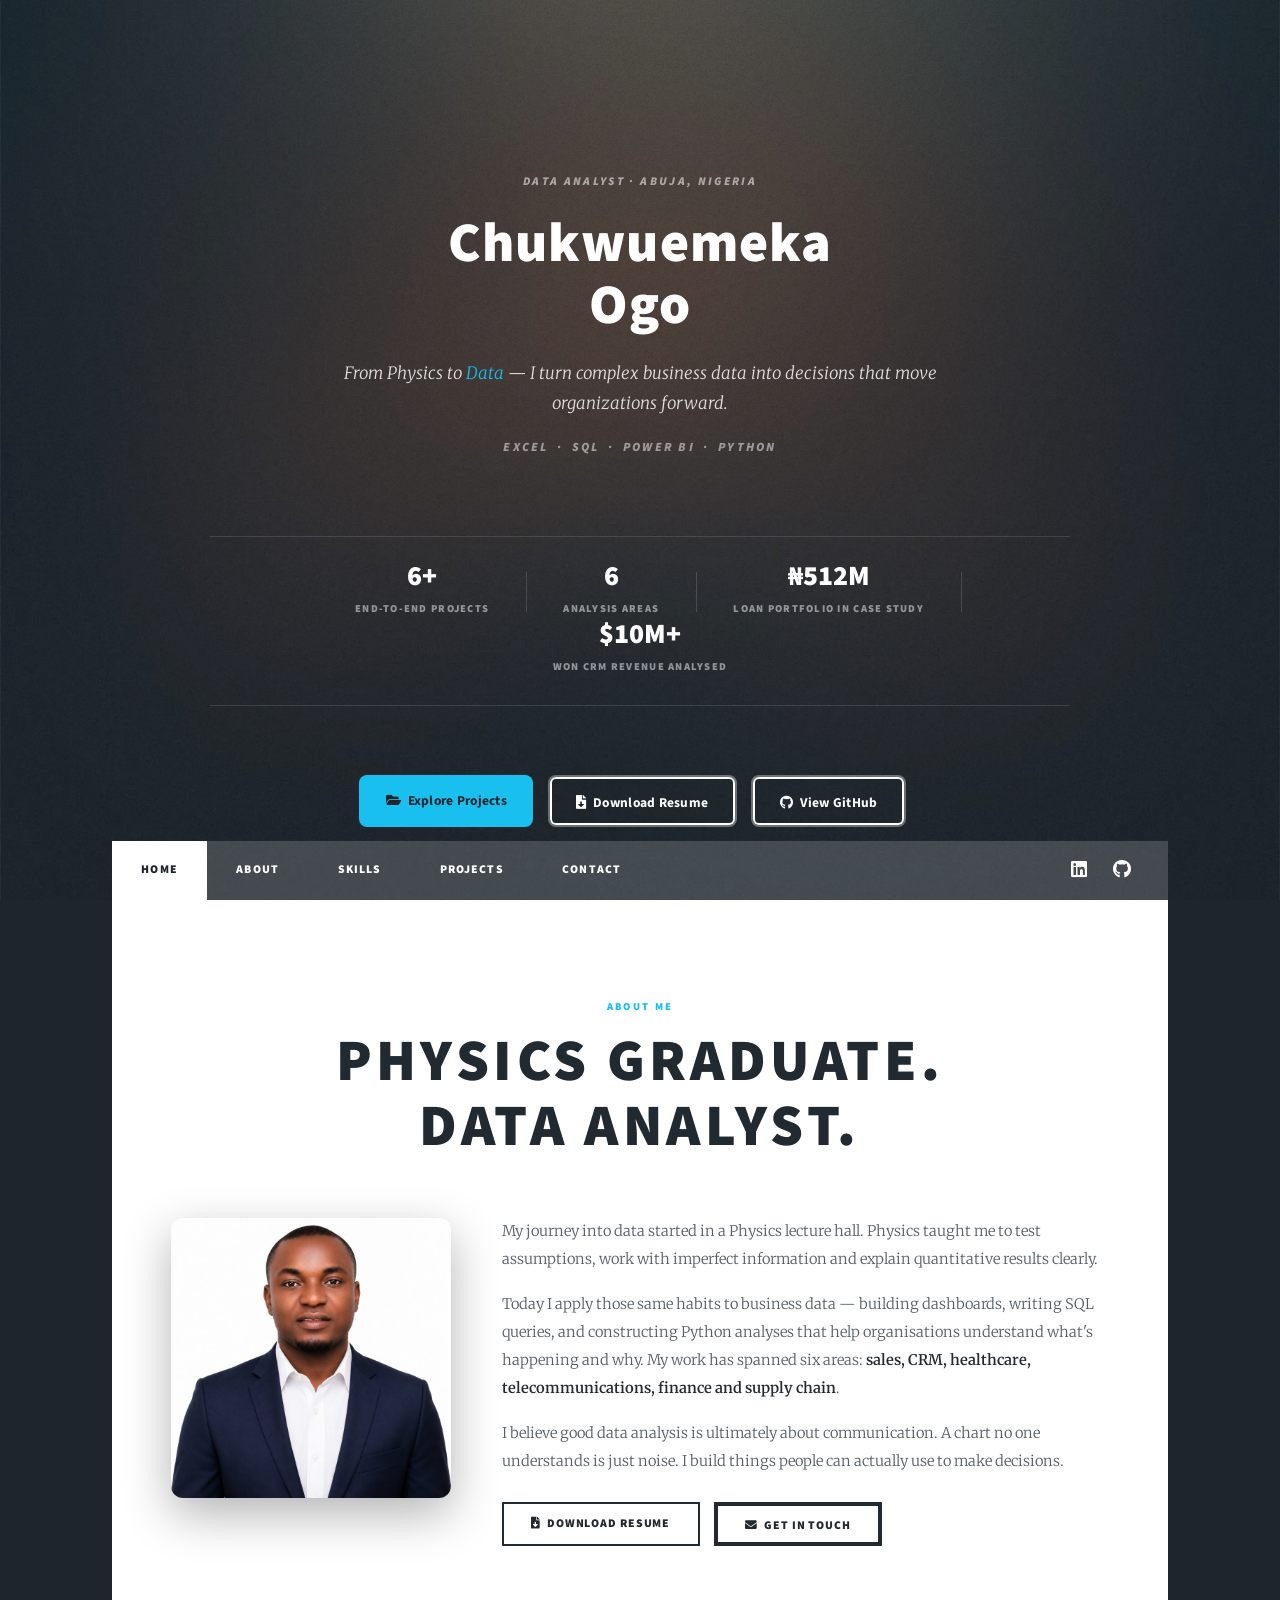
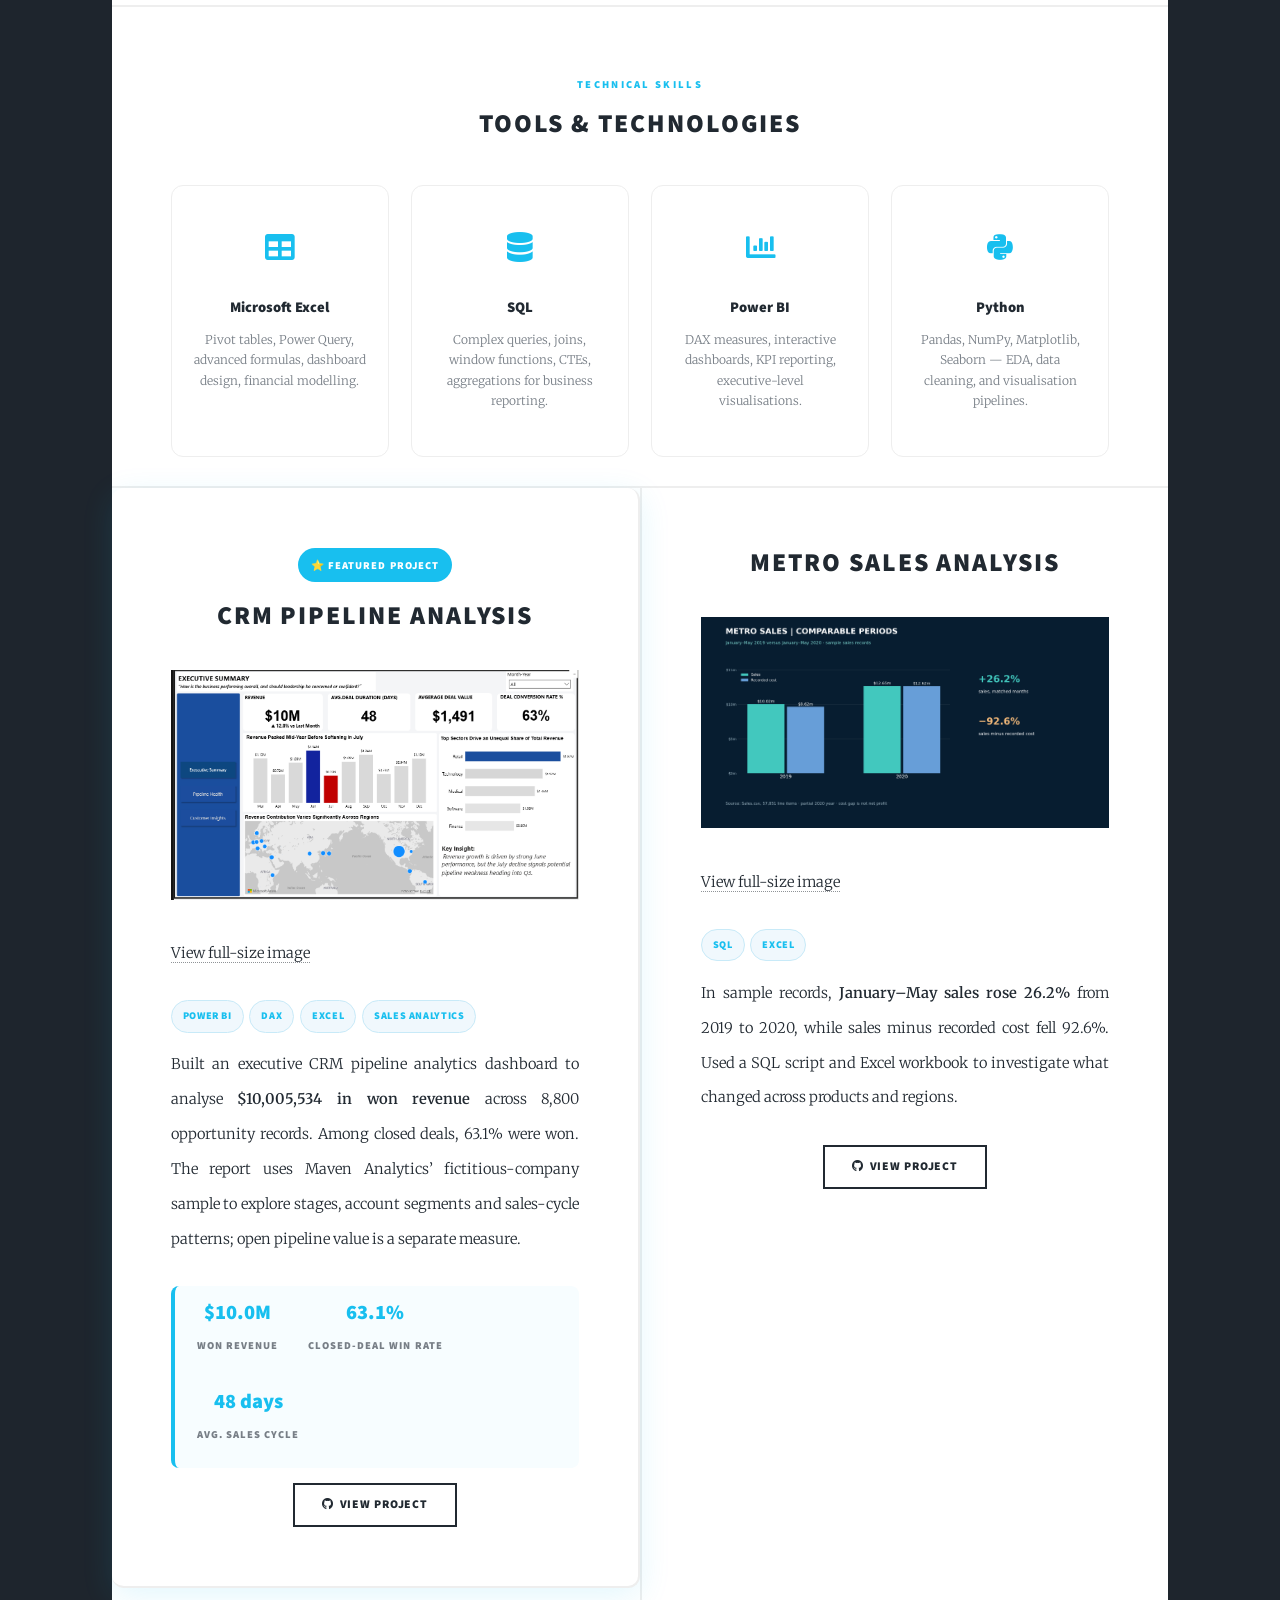
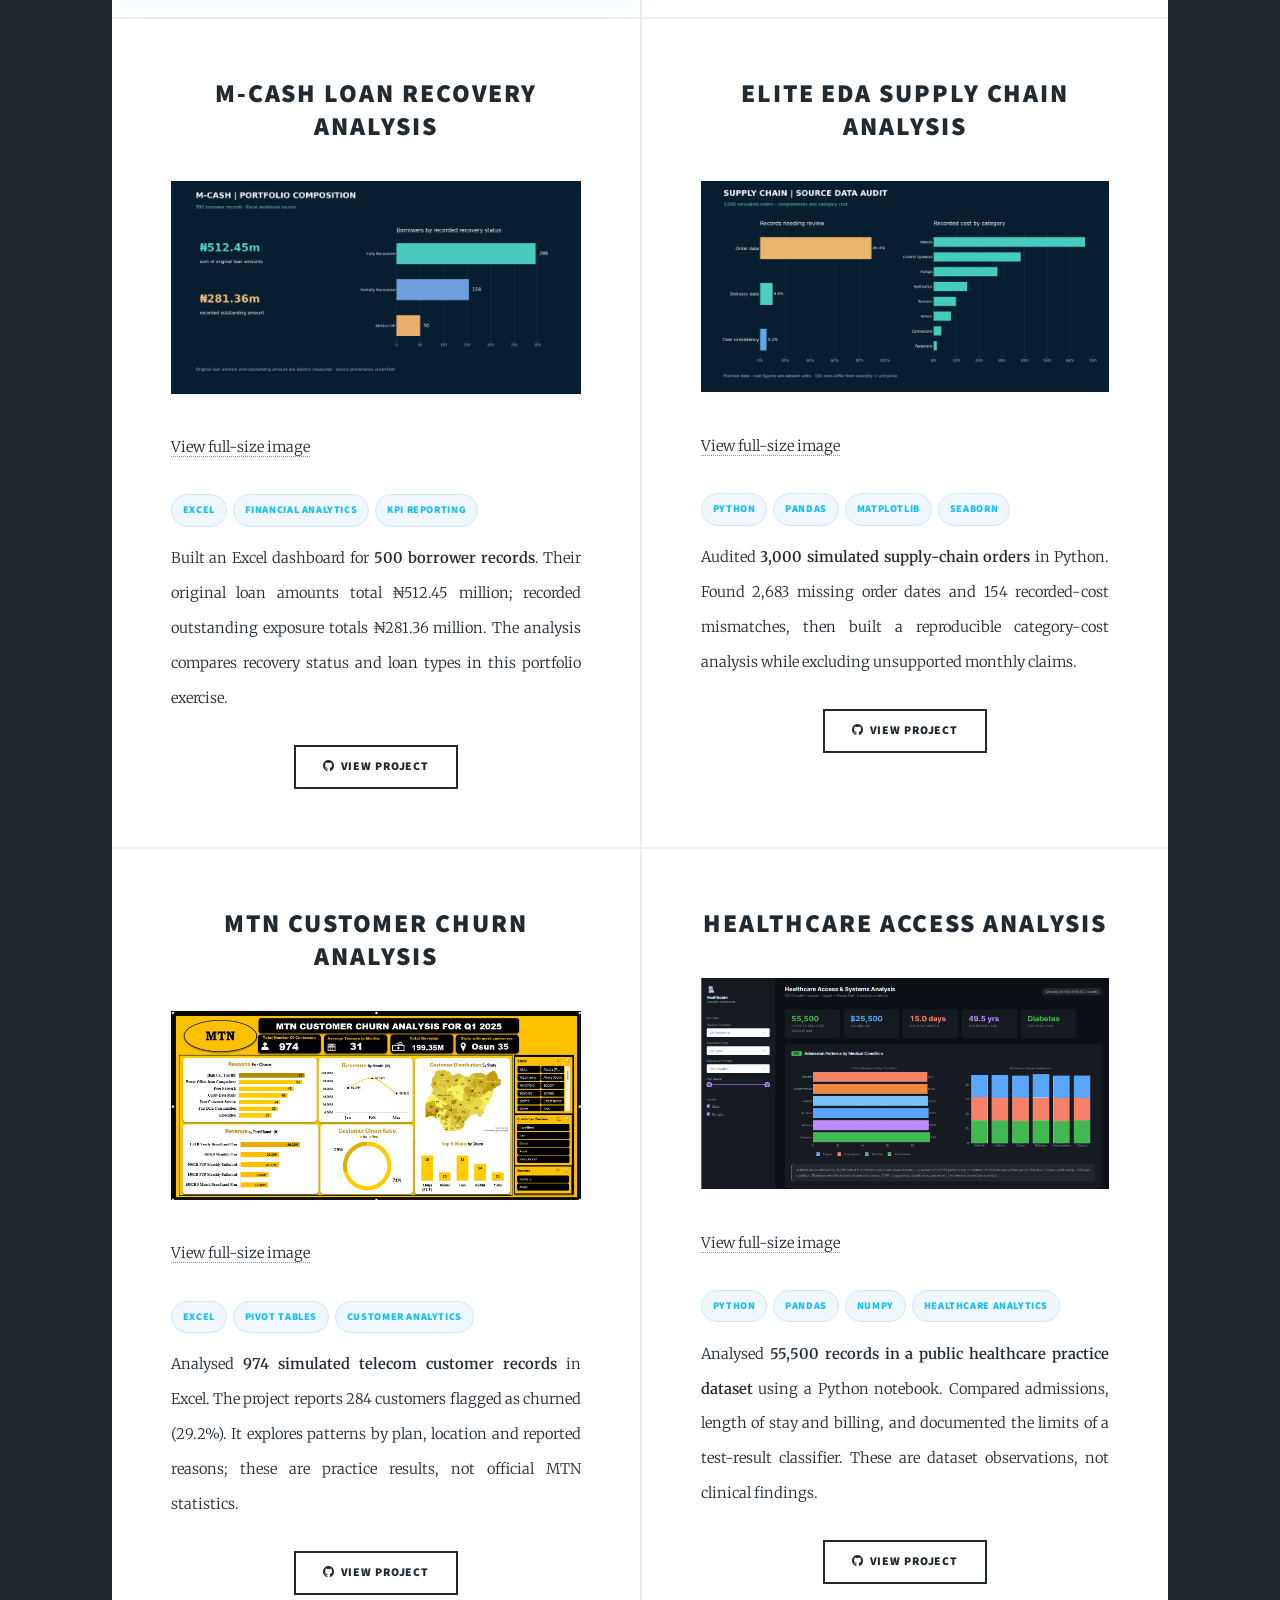
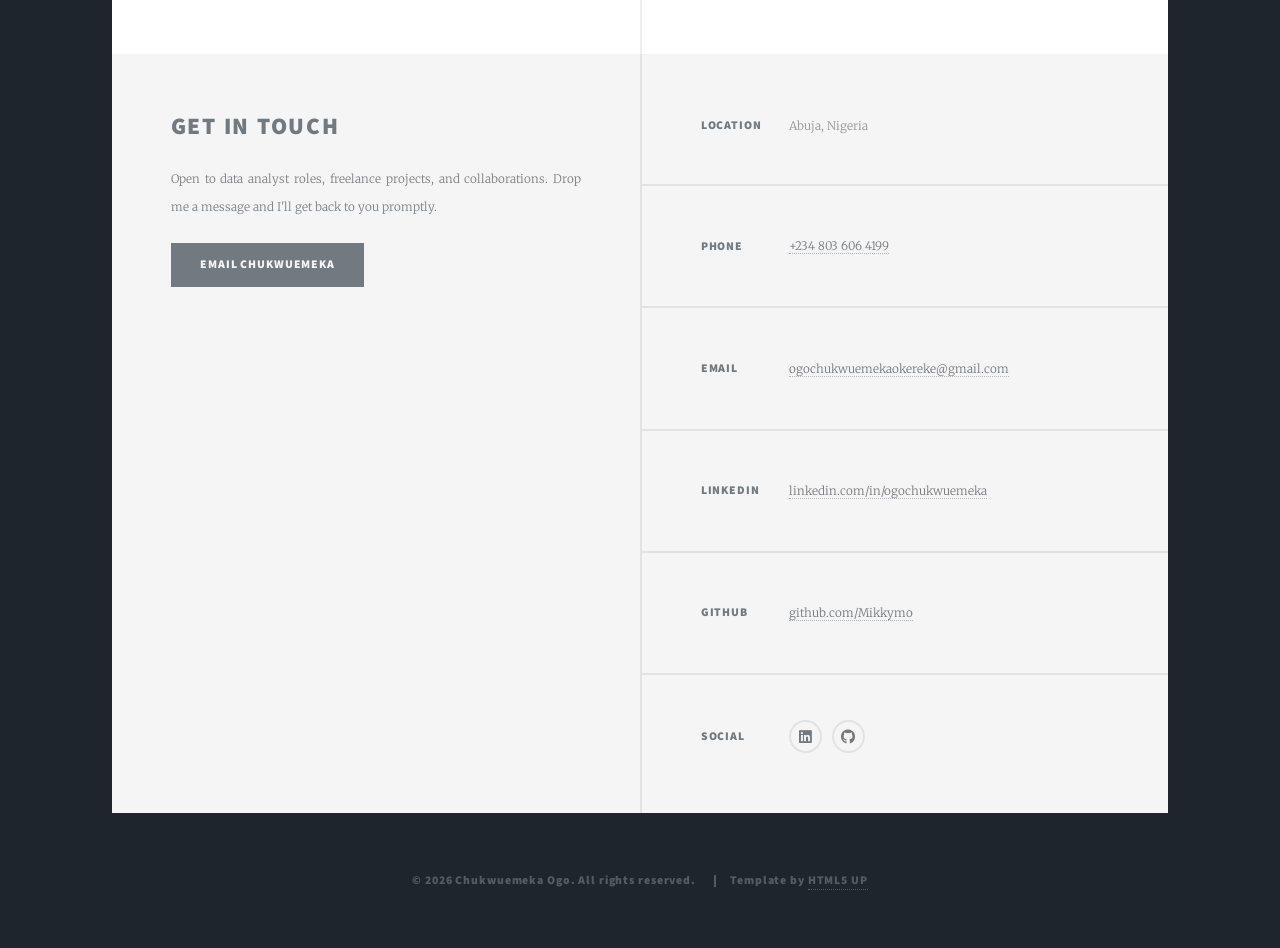
==== commit 5a0a773e: "Make dashboard images easy to open and find" ====
--- a/index.html
+++ b/index.html
@@ -173,9 +173,10 @@
 						<header>
 							<h2><a href="https://github.com/Mikkymo/CRM-Pipeline-Analysis" target="_blank" rel="noopener noreferrer">CRM Pipeline Analysis</a></h2>
 						</header>
-						<a href="https://github.com/Mikkymo/CRM-Pipeline-Analysis" target="_blank" rel="noopener noreferrer" class="image fit">
+						<a href="images/crm-dashboard.png" target="_blank" rel="noopener noreferrer" class="image fit" aria-label="Open full-size image: CRM Pipeline Analytics Dashboard showing $10M+ in sales opportunities">
 							<img src="images/crm-dashboard.png" alt="CRM Pipeline Analytics Dashboard showing $10M+ in sales opportunities" />
 						</a>
+						<p><a href="images/crm-dashboard.png" target="_blank" rel="noopener noreferrer">View full-size image</a></p>
 						<div class="project-meta">
 							<span class="project-tag">Power BI</span>
 							<span class="project-tag">DAX</span>
@@ -202,9 +203,10 @@
 						<header>
 							<h2><a href="https://github.com/Mikkymo/metro-sales-analysis" target="_blank" rel="noopener noreferrer">Metro Sales Analysis</a></h2>
 						</header>
-						<a href="https://github.com/Mikkymo/metro-sales-analysis" target="_blank" rel="noopener noreferrer" class="image fit">
-							<img src="images/metro-sales-dashboard.png" alt="Metro Sales Dashboard" />
-						</a>
+						<a href="images/metro-sales-dashboard.png" target="_blank" rel="noopener noreferrer" class="image fit" aria-label="Open full-size image: Metro sales comparison chart, January–May 2019 and 2020">
+							<img src="images/metro-sales-dashboard.png" alt="Metro sales comparison chart, January–May 2019 and 2020" />
+						</a>
+						<p><a href="images/metro-sales-dashboard.png" target="_blank" rel="noopener noreferrer">View full-size image</a></p>
 						<div class="project-meta">
 							<span class="project-tag">SQL</span>
 							<span class="project-tag">Excel</span>
@@ -224,9 +226,10 @@
 						<header>
 							<h2><a href="https://github.com/Mikkymo/M-Cash-Loan-Rcovery-Analysis" target="_blank" rel="noopener noreferrer">M-Cash Loan Recovery Analysis</a></h2>
 						</header>
-						<a href="https://github.com/Mikkymo/M-Cash-Loan-Rcovery-Analysis" target="_blank" rel="noopener noreferrer" class="image fit">
-							<img src="images/loan-recovery-dashboard.png" alt="M-Cash Loan Recovery Dashboard" />
-						</a>
+						<a href="images/loan-recovery-dashboard.png" target="_blank" rel="noopener noreferrer" class="image fit" aria-label="Open full-size image: Loan recovery analysis chart">
+							<img src="images/loan-recovery-dashboard.png" alt="Loan recovery analysis chart" />
+						</a>
+						<p><a href="images/loan-recovery-dashboard.png" target="_blank" rel="noopener noreferrer">View full-size image</a></p>
 						<div class="project-meta">
 							<span class="project-tag">Excel</span>
 							<span class="project-tag">Financial Analytics</span>
@@ -247,9 +250,10 @@
 						<header>
 							<h2><a href="https://github.com/Mikkymo/Elite-EDA-Supply-Chain-Analysis" target="_blank" rel="noopener noreferrer">Elite EDA Supply Chain Analysis</a></h2>
 						</header>
-						<a href="https://github.com/Mikkymo/Elite-EDA-Supply-Chain-Analysis" target="_blank" rel="noopener noreferrer" class="image fit">
-							<img src="images/supply-chain-dashboard.png" alt="Elite EDA Supply Chain Dashboard" />
-						</a>
+						<a href="images/supply-chain-dashboard.png" target="_blank" rel="noopener noreferrer" class="image fit" aria-label="Open full-size image: Supply chain data quality overview chart">
+							<img src="images/supply-chain-dashboard.png" alt="Supply chain data quality overview chart" />
+						</a>
+						<p><a href="images/supply-chain-dashboard.png" target="_blank" rel="noopener noreferrer">View full-size image</a></p>
 						<div class="project-meta">
 							<span class="project-tag">Python</span>
 							<span class="project-tag">Pandas</span>
@@ -271,9 +275,10 @@
 						<header>
 							<h2><a href="https://github.com/Mikkymo/MTN-Customer-Churn-Analysis-" target="_blank" rel="noopener noreferrer">MTN Customer Churn Analysis</a></h2>
 						</header>
-						<a href="https://github.com/Mikkymo/MTN-Customer-Churn-Analysis-" target="_blank" rel="noopener noreferrer" class="image fit">
+						<a href="images/customer-churn-dashboard.png" target="_blank" rel="noopener noreferrer" class="image fit" aria-label="Open full-size image: MTN Customer Churn Dashboard">
 							<img src="images/customer-churn-dashboard.png" alt="MTN Customer Churn Dashboard" />
 						</a>
+						<p><a href="images/customer-churn-dashboard.png" target="_blank" rel="noopener noreferrer">View full-size image</a></p>
 						<div class="project-meta">
 							<span class="project-tag">Excel</span>
 							<span class="project-tag">Pivot Tables</span>
@@ -294,9 +299,10 @@
 						<header>
 							<h2><a href="https://github.com/Mikkymo/healthcare-access-analysis" target="_blank" rel="noopener noreferrer">Healthcare Access Analysis</a></h2>
 						</header>
-						<a href="https://github.com/Mikkymo/healthcare-access-analysis" target="_blank" rel="noopener noreferrer" class="image fit">
+						<a href="images/healthcare-dashboard.png" target="_blank" rel="noopener noreferrer" class="image fit" aria-label="Open full-size image: Healthcare Access Analytics Dashboard">
 							<img src="images/healthcare-dashboard.png" alt="Healthcare Access Analytics Dashboard" />
 						</a>
+						<p><a href="images/healthcare-dashboard.png" target="_blank" rel="noopener noreferrer">View full-size image</a></p>
 						<div class="project-meta">
 							<span class="project-tag">Python</span>
 							<span class="project-tag">Pandas</span>
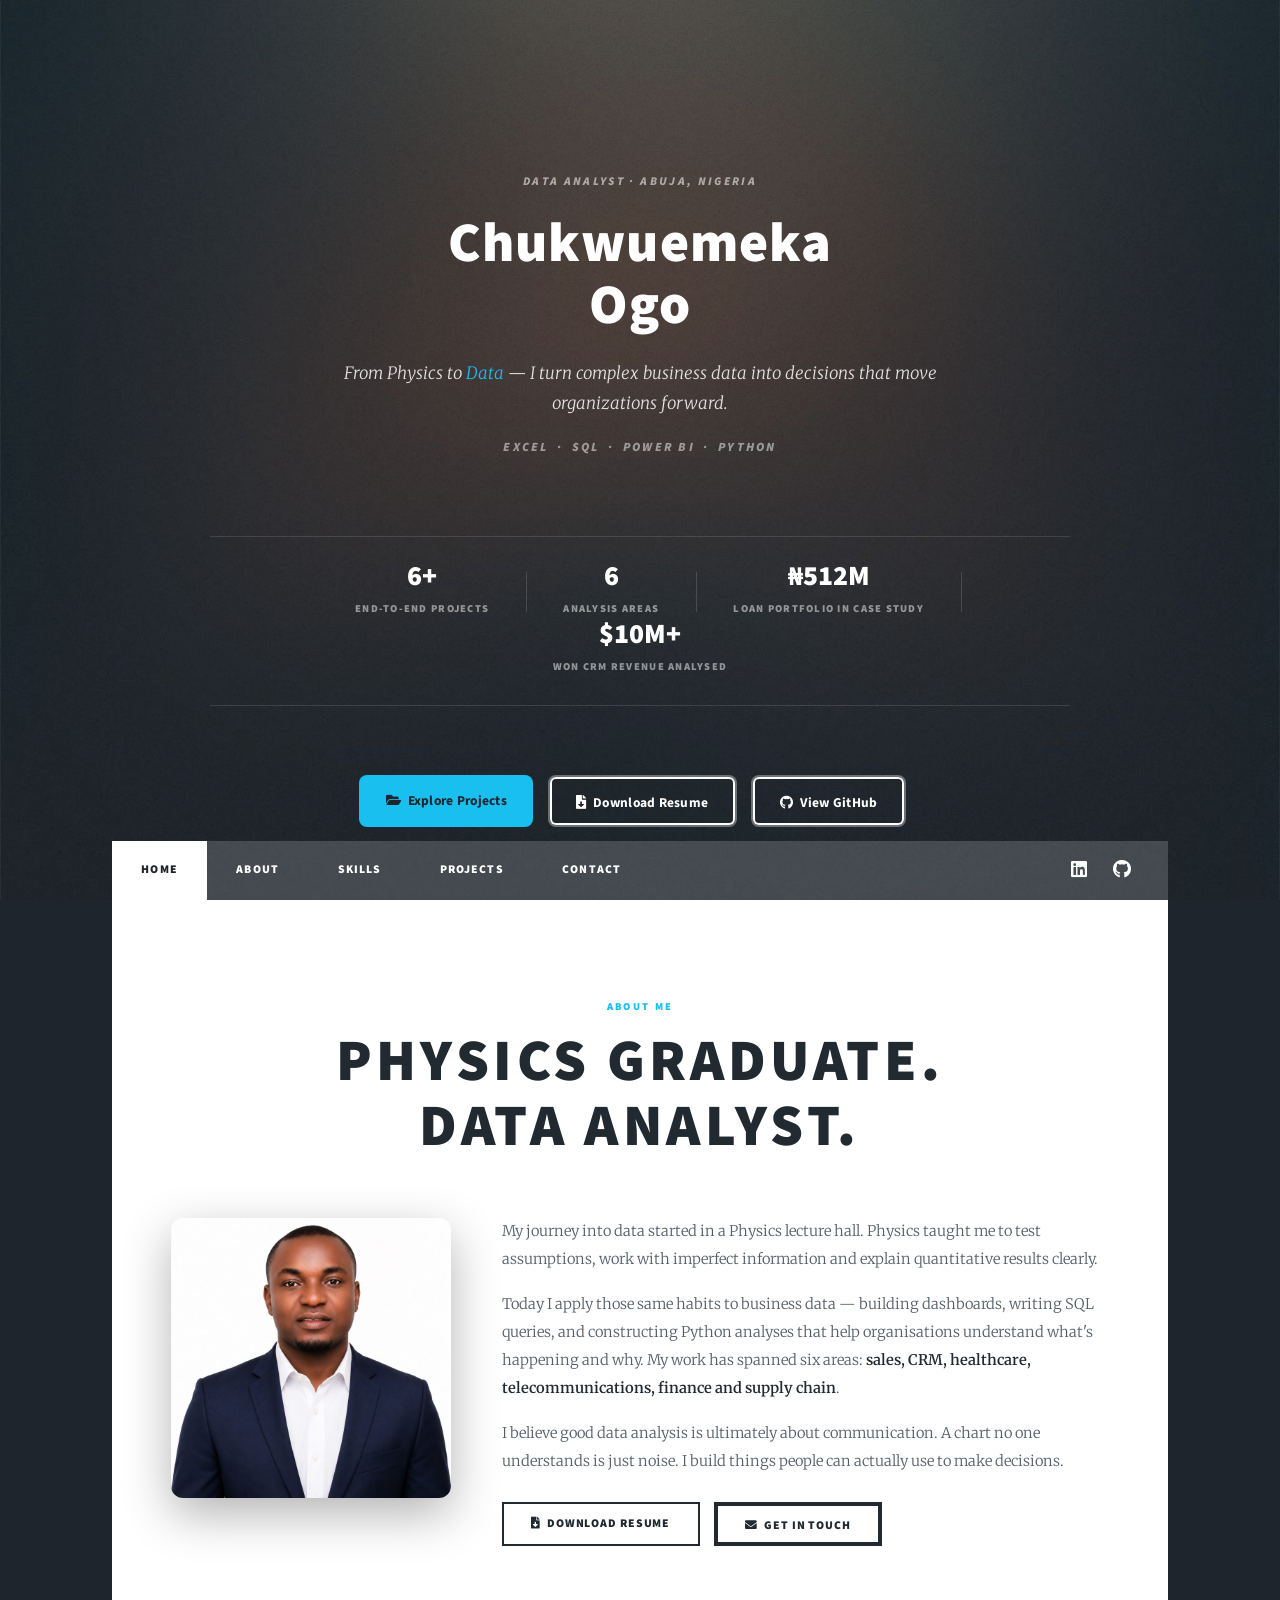
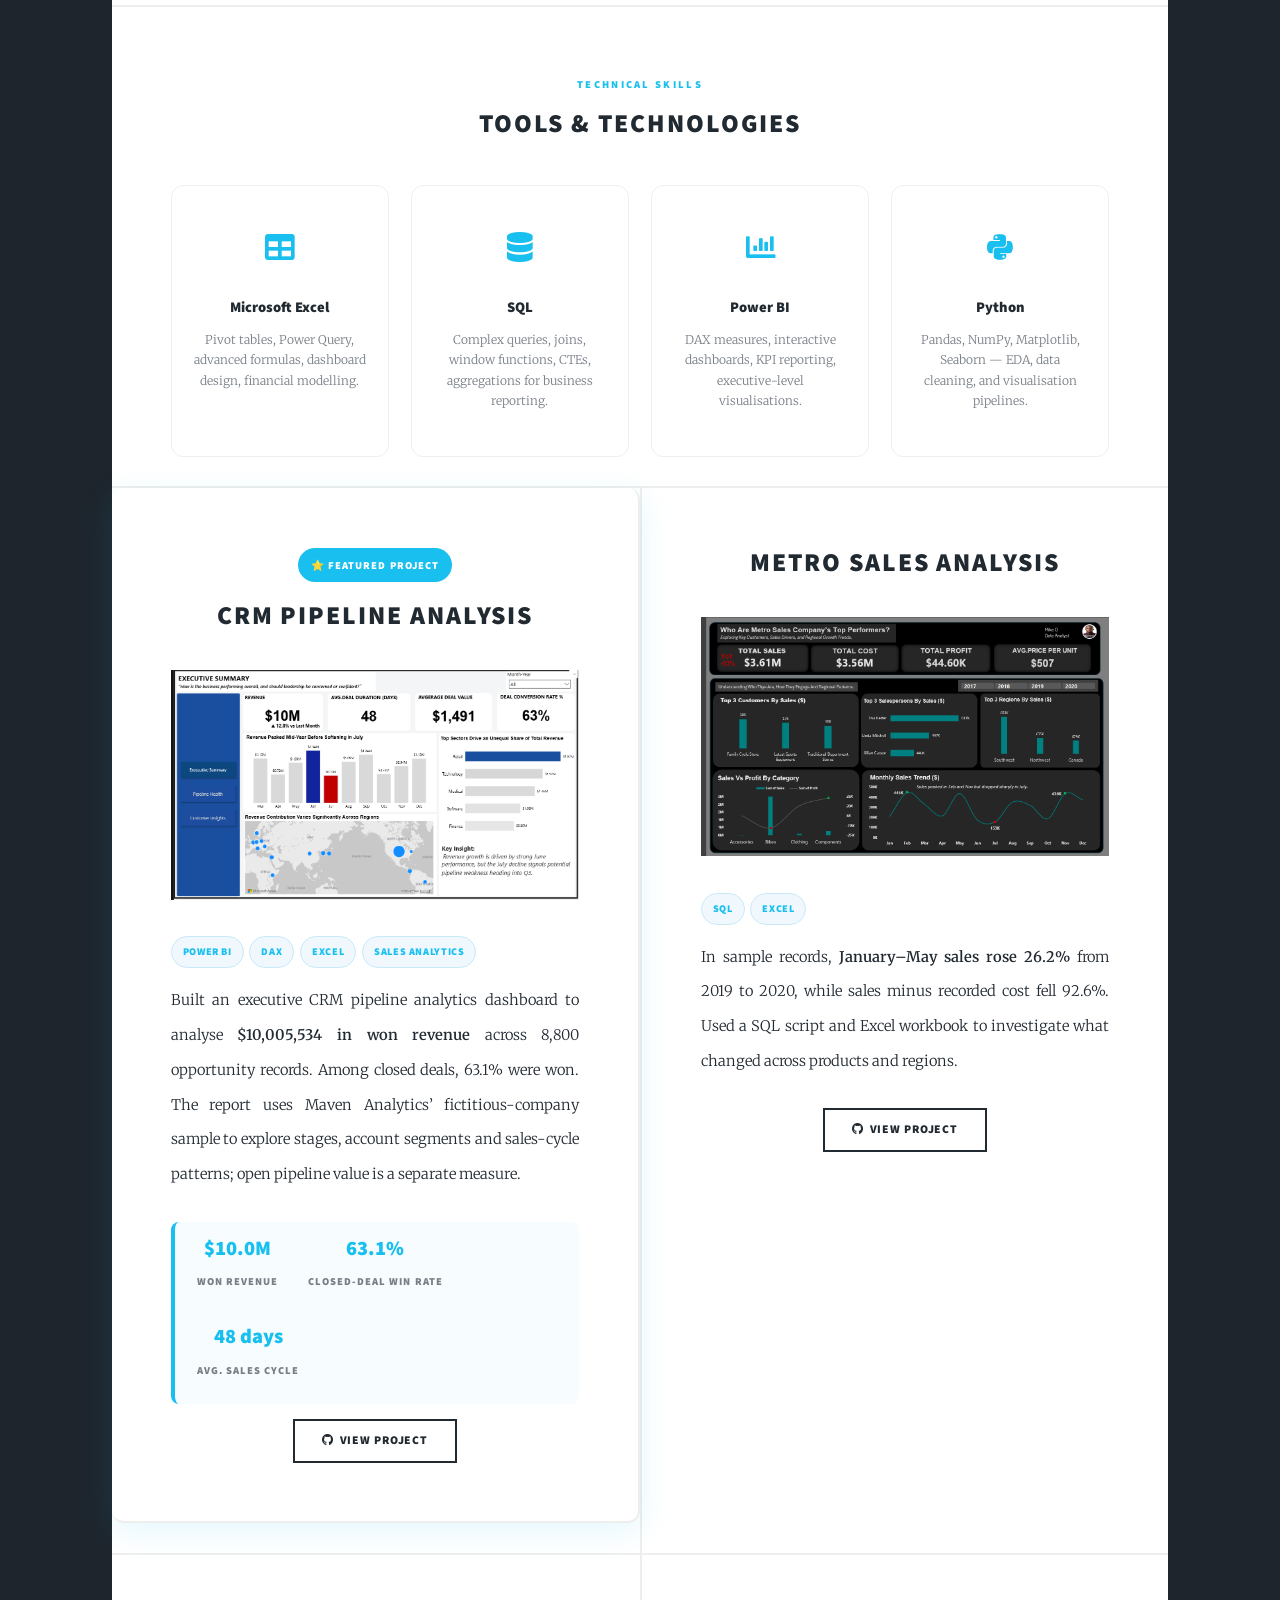
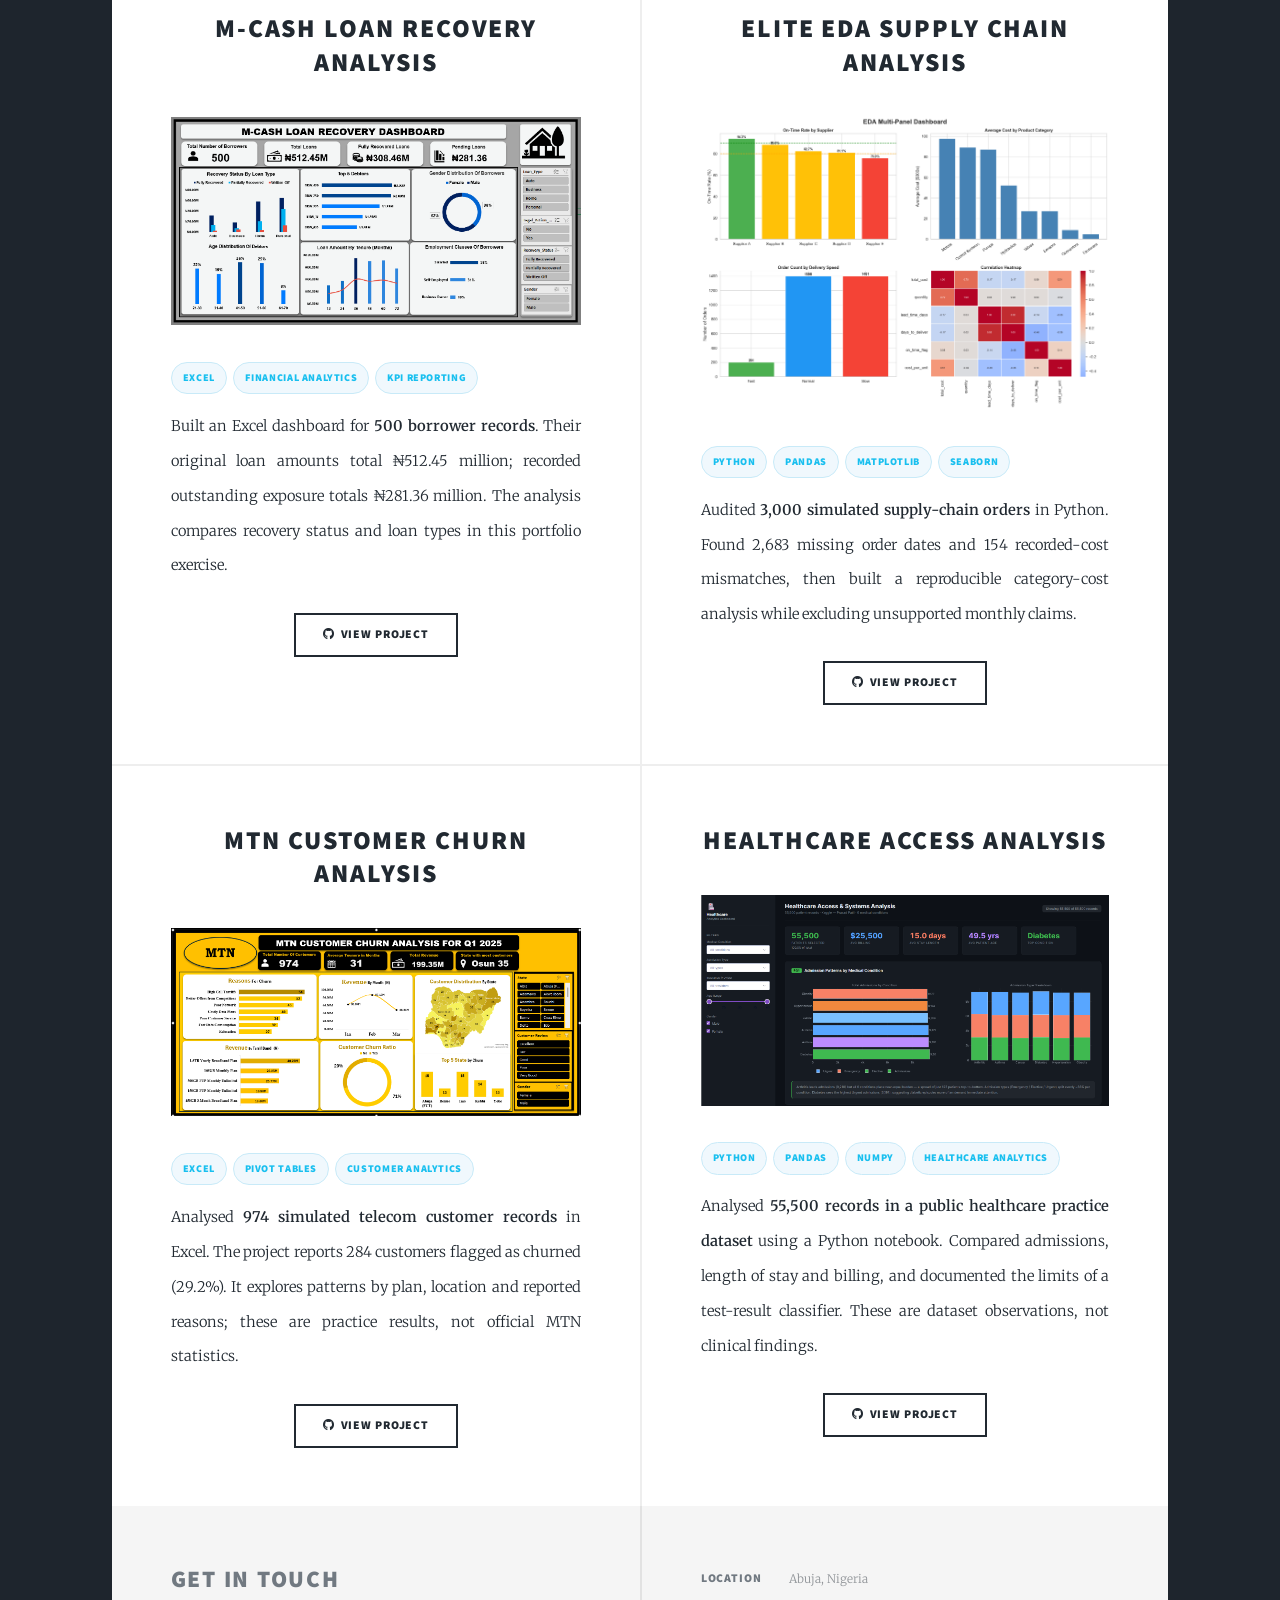
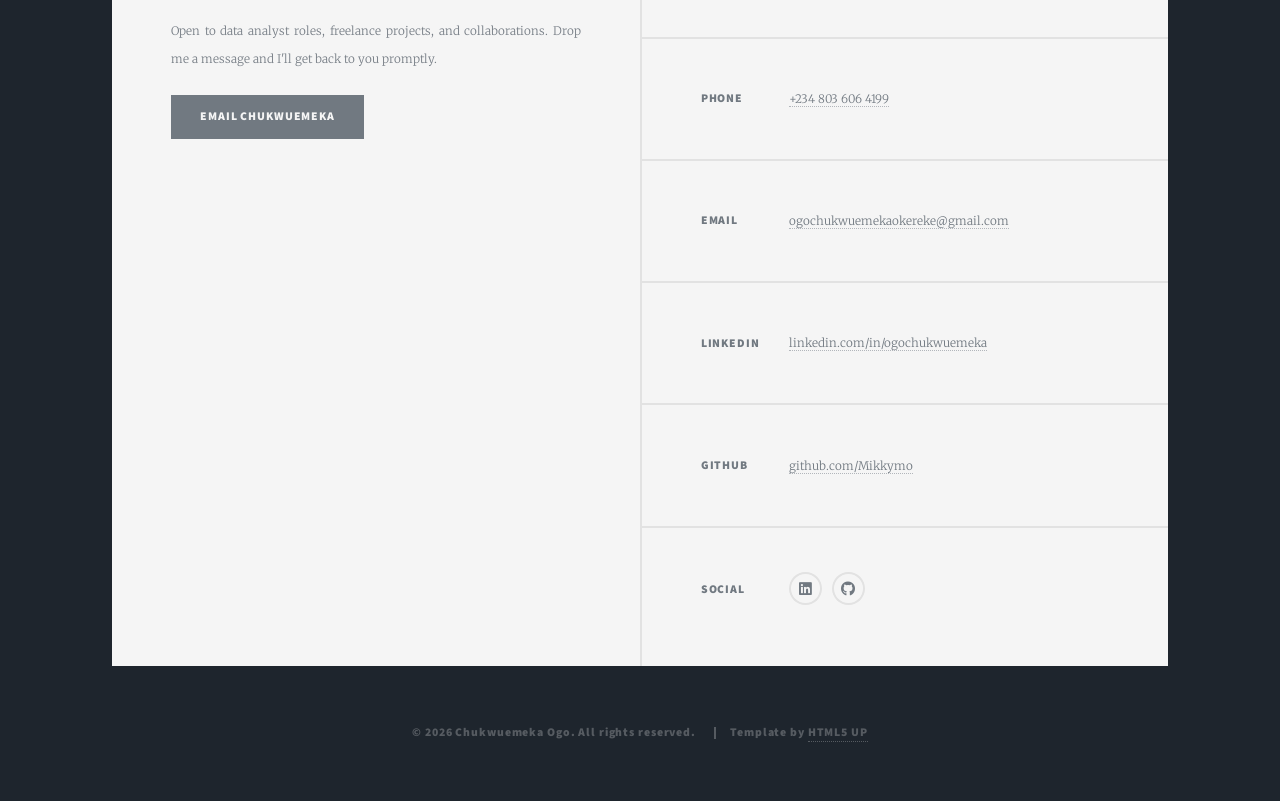
==== commit ceae9768: "Restore original dashboard screenshots on portfolio" ====
--- a/index.html
+++ b/index.html
@@ -173,10 +173,9 @@
 						<header>
 							<h2><a href="https://github.com/Mikkymo/CRM-Pipeline-Analysis" target="_blank" rel="noopener noreferrer">CRM Pipeline Analysis</a></h2>
 						</header>
-						<a href="images/crm-dashboard.png" target="_blank" rel="noopener noreferrer" class="image fit" aria-label="Open full-size image: CRM Pipeline Analytics Dashboard showing $10M+ in sales opportunities">
+						<a href="https://github.com/Mikkymo/CRM-Pipeline-Analysis" target="_blank" rel="noopener noreferrer" class="image fit">
 							<img src="images/crm-dashboard.png" alt="CRM Pipeline Analytics Dashboard showing $10M+ in sales opportunities" />
 						</a>
-						<p><a href="images/crm-dashboard.png" target="_blank" rel="noopener noreferrer">View full-size image</a></p>
 						<div class="project-meta">
 							<span class="project-tag">Power BI</span>
 							<span class="project-tag">DAX</span>
@@ -203,10 +202,9 @@
 						<header>
 							<h2><a href="https://github.com/Mikkymo/metro-sales-analysis" target="_blank" rel="noopener noreferrer">Metro Sales Analysis</a></h2>
 						</header>
-						<a href="images/metro-sales-dashboard.png" target="_blank" rel="noopener noreferrer" class="image fit" aria-label="Open full-size image: Metro sales comparison chart, January–May 2019 and 2020">
-							<img src="images/metro-sales-dashboard.png" alt="Metro sales comparison chart, January–May 2019 and 2020" />
-						</a>
-						<p><a href="images/metro-sales-dashboard.png" target="_blank" rel="noopener noreferrer">View full-size image</a></p>
+						<a href="https://github.com/Mikkymo/metro-sales-analysis" target="_blank" rel="noopener noreferrer" class="image fit">
+							<img src="images/metro-sales-dashboard.png" alt="Metro Sales Dashboard" />
+						</a>
 						<div class="project-meta">
 							<span class="project-tag">SQL</span>
 							<span class="project-tag">Excel</span>
@@ -226,10 +224,9 @@
 						<header>
 							<h2><a href="https://github.com/Mikkymo/M-Cash-Loan-Rcovery-Analysis" target="_blank" rel="noopener noreferrer">M-Cash Loan Recovery Analysis</a></h2>
 						</header>
-						<a href="images/loan-recovery-dashboard.png" target="_blank" rel="noopener noreferrer" class="image fit" aria-label="Open full-size image: Loan recovery analysis chart">
-							<img src="images/loan-recovery-dashboard.png" alt="Loan recovery analysis chart" />
-						</a>
-						<p><a href="images/loan-recovery-dashboard.png" target="_blank" rel="noopener noreferrer">View full-size image</a></p>
+						<a href="https://github.com/Mikkymo/M-Cash-Loan-Rcovery-Analysis" target="_blank" rel="noopener noreferrer" class="image fit">
+							<img src="images/loan-recovery-dashboard.png" alt="M-Cash Loan Recovery Dashboard" />
+						</a>
 						<div class="project-meta">
 							<span class="project-tag">Excel</span>
 							<span class="project-tag">Financial Analytics</span>
@@ -250,10 +247,9 @@
 						<header>
 							<h2><a href="https://github.com/Mikkymo/Elite-EDA-Supply-Chain-Analysis" target="_blank" rel="noopener noreferrer">Elite EDA Supply Chain Analysis</a></h2>
 						</header>
-						<a href="images/supply-chain-dashboard.png" target="_blank" rel="noopener noreferrer" class="image fit" aria-label="Open full-size image: Supply chain data quality overview chart">
-							<img src="images/supply-chain-dashboard.png" alt="Supply chain data quality overview chart" />
-						</a>
-						<p><a href="images/supply-chain-dashboard.png" target="_blank" rel="noopener noreferrer">View full-size image</a></p>
+						<a href="https://github.com/Mikkymo/Elite-EDA-Supply-Chain-Analysis" target="_blank" rel="noopener noreferrer" class="image fit">
+							<img src="images/supply-chain-dashboard.png" alt="Elite EDA Supply Chain Dashboard" />
+						</a>
 						<div class="project-meta">
 							<span class="project-tag">Python</span>
 							<span class="project-tag">Pandas</span>
@@ -275,10 +271,9 @@
 						<header>
 							<h2><a href="https://github.com/Mikkymo/MTN-Customer-Churn-Analysis-" target="_blank" rel="noopener noreferrer">MTN Customer Churn Analysis</a></h2>
 						</header>
-						<a href="images/customer-churn-dashboard.png" target="_blank" rel="noopener noreferrer" class="image fit" aria-label="Open full-size image: MTN Customer Churn Dashboard">
+						<a href="https://github.com/Mikkymo/MTN-Customer-Churn-Analysis-" target="_blank" rel="noopener noreferrer" class="image fit">
 							<img src="images/customer-churn-dashboard.png" alt="MTN Customer Churn Dashboard" />
 						</a>
-						<p><a href="images/customer-churn-dashboard.png" target="_blank" rel="noopener noreferrer">View full-size image</a></p>
 						<div class="project-meta">
 							<span class="project-tag">Excel</span>
 							<span class="project-tag">Pivot Tables</span>
@@ -299,10 +294,9 @@
 						<header>
 							<h2><a href="https://github.com/Mikkymo/healthcare-access-analysis" target="_blank" rel="noopener noreferrer">Healthcare Access Analysis</a></h2>
 						</header>
-						<a href="images/healthcare-dashboard.png" target="_blank" rel="noopener noreferrer" class="image fit" aria-label="Open full-size image: Healthcare Access Analytics Dashboard">
+						<a href="https://github.com/Mikkymo/healthcare-access-analysis" target="_blank" rel="noopener noreferrer" class="image fit">
 							<img src="images/healthcare-dashboard.png" alt="Healthcare Access Analytics Dashboard" />
 						</a>
-						<p><a href="images/healthcare-dashboard.png" target="_blank" rel="noopener noreferrer">View full-size image</a></p>
 						<div class="project-meta">
 							<span class="project-tag">Python</span>
 							<span class="project-tag">Pandas</span>
